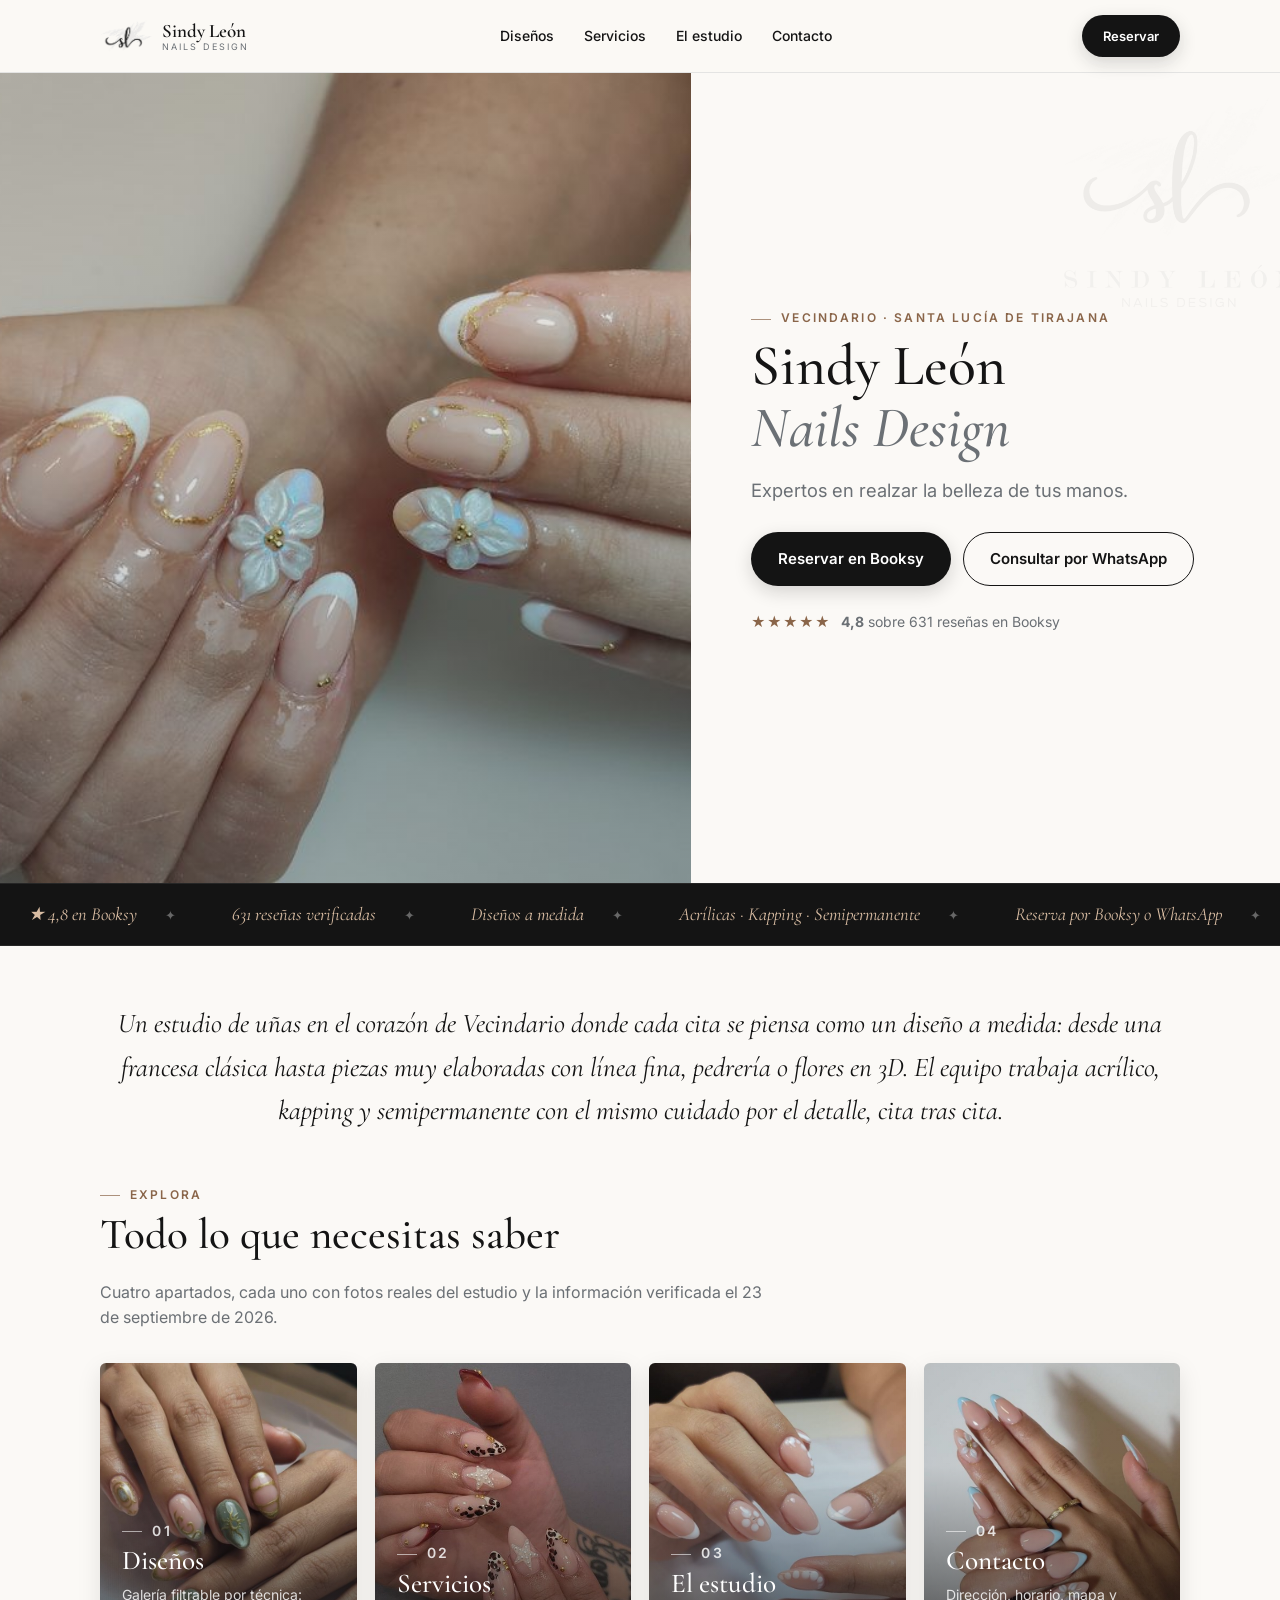
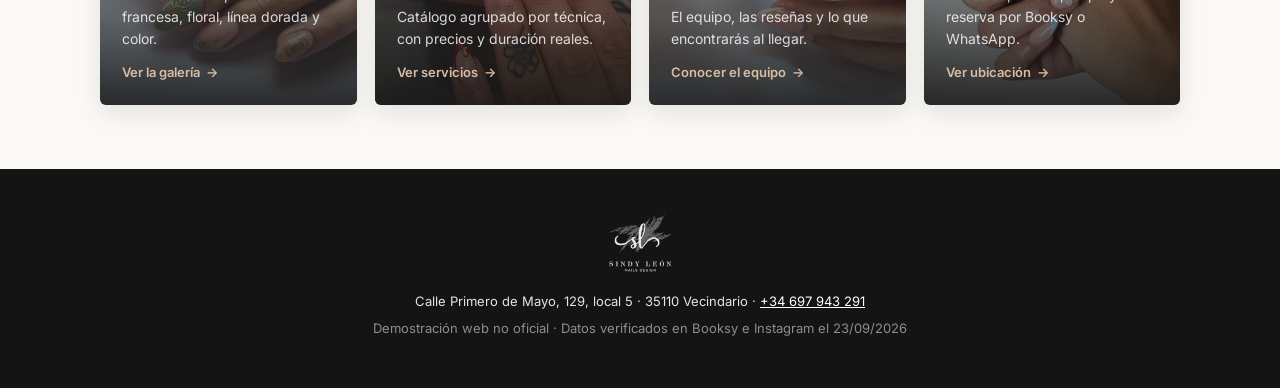
==== index.html @ 28aeffc3 "Demo web de Sindy León Nails Design Sitio multipágina (inicio, diseños, servicios, el estudio, conta" ====
<!DOCTYPE html>
<html lang="es">
<head>
<meta charset="UTF-8">
<meta name="viewport" content="width=device-width, initial-scale=1.0">
<title>Sindy León Nails Design — Salón de uñas en Vecindario</title>
<meta name="description" content="Estudio de uñas en Vecindario (Santa Lucía de Tirajana). Acrílicas, kapping, baby boomer, semipermanente y diseños de uñas a medida. Reserva por Booksy o WhatsApp.">
<link rel="icon" href="assets/img/logo-mark.png">
<link rel="preconnect" href="https://fonts.googleapis.com">
<link rel="preconnect" href="https://fonts.gstatic.com" crossorigin>
<link href="https://fonts.googleapis.com/css2?family=Cormorant+Garamond:ital,wght@0,400;0,500;0,600;1,400;1,500&family=Inter:wght@400;500;600;700&display=swap" rel="stylesheet">
<link rel="stylesheet" href="css/styles.css">
</head>
<body>

<a class="skip-link" href="#contenido">Saltar al contenido</a>

<header class="site-header">
  <div class="wrap header-inner">
    <a href="index.html" class="brand">
      <img src="assets/img/logo-mark.png" alt="" class="brand-mark">
      <span class="brand-text">
        <span class="brand-name">Sindy León</span>
        <span class="brand-sub">Nails Design</span>
      </span>
    </a>
    <nav class="main-nav" aria-label="Navegación principal">
      <a href="disenos.html">Diseños</a>
      <a href="servicios.html">Servicios</a>
      <a href="estudio.html">El estudio</a>
      <a href="contacto.html">Contacto</a>
    </nav>
    <div style="display:flex; align-items:center; gap:10px;">
      <a href="https://booksy.com/es-es/23381_sindyleonnailsdesign_salon-de-unas_69860_balos" target="_blank" rel="noopener" class="btn btn-primary btn-header">Reservar</a>
      <button class="nav-toggle" id="navToggle" aria-expanded="false" aria-controls="mobileNav" aria-label="Abrir menú">
        <span></span><span></span><span></span>
      </button>
    </div>
  </div>
  <div class="mobile-nav" id="mobileNav" hidden>
    <a href="index.html" aria-current="page">Inicio</a>
    <a href="disenos.html">Diseños</a>
    <a href="servicios.html">Servicios</a>
    <a href="estudio.html">El estudio</a>
    <a href="contacto.html">Contacto</a>
    <div class="mobile-nav-cta">
      <a href="https://booksy.com/es-es/23381_sindyleonnailsdesign_salon-de-unas_69860_balos" target="_blank" rel="noopener" class="btn btn-primary">Reservar en Booksy</a>
      <a href="https://wa.me/34697943291?text=Hola%2C%20quer%C3%ADa%20consultar%20una%20cita%20en%20Sindy%20Leon%20Nails%20Design" target="_blank" rel="noopener" class="btn btn-secondary">WhatsApp</a>
    </div>
  </div>
</header>

<main id="contenido">

  <!-- HERO -->
  <section class="hero">
    <div class="hero-media">
      <img src="assets/img/portfolio/nail-12.jpg" alt="Manicura francesa con contorno dorado y flores blancas en 3D, trabajo real de Sindy León Nails Design" class="hero-img">
      <div class="hero-media-veil" aria-hidden="true"></div>
    </div>
    <div class="hero-copy">
      <img src="assets/img/logo-transparent.png" alt="" class="hero-watermark" aria-hidden="true">
      <p class="eyebrow">Vecindario · Santa Lucía de Tirajana</p>
      <h1>Sindy León<br><span>Nails Design</span></h1>
      <p class="hero-lead">Expertos en realzar la belleza de tus manos.</p>
      <div class="hero-cta">
        <a href="https://booksy.com/es-es/23381_sindyleonnailsdesign_salon-de-unas_69860_balos" target="_blank" rel="noopener" class="btn btn-primary">Reservar en Booksy</a>
        <a href="https://wa.me/34697943291?text=Hola%2C%20quer%C3%ADa%20consultar%20una%20cita%20en%20Sindy%20Leon%20Nails%20Design" target="_blank" rel="noopener" class="btn btn-secondary">Consultar por WhatsApp</a>
      </div>
      <p class="hero-rating">
        <span class="stars" aria-hidden="true">★★★★★</span>
        <strong>4,8</strong> sobre 631 reseñas en Booksy
      </p>
    </div>
  </section>

  <!-- BANNER EN MOVIMIENTO -->
  <div class="marquee" aria-hidden="true">
    <div class="marquee-track">
      <span class="marquee-set">
        <span>★ 4,8 en Booksy</span>
        <span>631 reseñas verificadas</span>
        <span>Diseños a medida</span>
        <span>Acrílicas · Kapping · Semipermanente</span>
        <span>Reserva por Booksy o WhatsApp</span>
        <span>Vecindario, Santa Lucía de Tirajana</span>
      </span>
      <span class="marquee-set">
        <span>★ 4,8 en Booksy</span>
        <span>631 reseñas verificadas</span>
        <span>Diseños a medida</span>
        <span>Acrílicas · Kapping · Semipermanente</span>
        <span>Reserva por Booksy o WhatsApp</span>
        <span>Vecindario, Santa Lucía de Tirajana</span>
      </span>
    </div>
  </div>

  <!-- INTRO -->
  <section class="intro wrap">
    <p class="intro-text">Un estudio de uñas en el corazón de Vecindario donde cada cita se piensa como un diseño a medida: desde una francesa clásica hasta piezas muy elaboradas con línea fina, pedrería o flores en 3D. El equipo trabaja acrílico, kapping y semipermanente con el mismo cuidado por el detalle, cita tras cita.</p>
  </section>

  <!-- EXPLORA -->
  <section class="section-body wrap">
    <p class="eyebrow">Explora</p>
    <h2 style="color:var(--ink)">Todo lo que necesitas saber</h2>
    <p class="section-lead">Cuatro apartados, cada uno con fotos reales del estudio y la información verificada el 23 de septiembre de 2026.</p>

    <div class="explore-grid" style="margin-top:32px;">
      <a href="disenos.html" class="explore-card">
        <img src="assets/img/portfolio/banner-disenos.jpg" alt="Base verde salvia con line-art dorado" class="explore-card-img">
        <div class="explore-card-veil" aria-hidden="true"></div>
        <div class="explore-card-copy">
          <p class="eyebrow eyebrow-light">01</p>
          <h3>Diseños</h3>
          <p>Galería filtrable por técnica: francesa, floral, línea dorada y color.</p>
          <span class="explore-card-link">Ver la galería <span class="arrow">→</span></span>
        </div>
      </a>
      <a href="servicios.html" class="explore-card">
        <img src="assets/img/portfolio/banner-servicios.jpg" alt="Animal print con estrellas de perla" class="explore-card-img">
        <div class="explore-card-veil" aria-hidden="true"></div>
        <div class="explore-card-copy">
          <p class="eyebrow eyebrow-light">02</p>
          <h3>Servicios</h3>
          <p>Catálogo agrupado por técnica, con precios y duración reales.</p>
          <span class="explore-card-link">Ver servicios <span class="arrow">→</span></span>
        </div>
      </a>
      <a href="estudio.html" class="explore-card">
        <img src="assets/img/portfolio/banner-estudio.jpg" alt="Manos recibiendo un tratamiento de manicura" class="explore-card-img">
        <div class="explore-card-veil" aria-hidden="true"></div>
        <div class="explore-card-copy">
          <p class="eyebrow eyebrow-light">03</p>
          <h3>El estudio</h3>
          <p>El equipo, las reseñas y lo que encontrarás al llegar.</p>
          <span class="explore-card-link">Conocer el equipo <span class="arrow">→</span></span>
        </div>
      </a>
      <a href="contacto.html" class="explore-card">
        <img src="assets/img/portfolio/banner-contacto.jpg" alt="Francesa azul pastel con flores en 3D" class="explore-card-img">
        <div class="explore-card-veil" aria-hidden="true"></div>
        <div class="explore-card-copy">
          <p class="eyebrow eyebrow-light">04</p>
          <h3>Contacto</h3>
          <p>Dirección, horario, mapa y reserva por Booksy o WhatsApp.</p>
          <span class="explore-card-link">Ver ubicación <span class="arrow">→</span></span>
        </div>
      </a>
    </div>
  </section>

</main>

<footer class="site-footer">
  <div class="wrap footer-inner">
    <img src="assets/img/logo-transparent.png" alt="Sindy León Nails Design" class="footer-logo">
    <p>Calle Primero de Mayo, 129, local 5 · 35110 Vecindario · <a href="https://wa.me/34697943291">+34 697 943 291</a></p>
    <p class="footer-note">Demostración web no oficial · Datos verificados en Booksy e Instagram el 23/09/2026</p>
  </div>
</footer>

<!-- CTA fija móvil -->
<div class="mobile-cta" role="region" aria-label="Reservar cita">
  <a href="https://booksy.com/es-es/23381_sindyleonnailsdesign_salon-de-unas_69860_balos" target="_blank" rel="noopener" class="btn btn-primary">Reservar</a>
  <a href="https://wa.me/34697943291?text=Hola%2C%20quer%C3%ADa%20consultar%20una%20cita%20en%20Sindy%20Leon%20Nails%20Design" target="_blank" rel="noopener" class="btn btn-secondary">WhatsApp</a>
</div>

<script src="js/main.js"></script>
</body>
</html>
---- css/styles.css ----
/* ============ Tokens ============ */
:root {
  --ink: #141414;
  --slate: #6b7075;
  --mist: #e4e4e3;
  --paper: #fbf9f6;
  --gold: #ad8563;
  --gold-deep: #8a6549;
  --gold-light: #d9bda3;
  --white: #ffffff;

  --font-serif: "Cormorant Garamond", Georgia, serif;
  --font-sans: "Inter", system-ui, -apple-system, "Segoe UI", sans-serif;

  --max-w: 1120px;
  --radius: 6px;
  --mobile-cta-h: 72px;
}

/* ============ Reset ============ */
* { box-sizing: border-box; }
html { scroll-behavior: smooth; }
@media (prefers-reduced-motion: reduce) {
  html { scroll-behavior: auto; }
  * { animation-duration: 0.01ms !important; animation-iteration-count: 1 !important; transition-duration: 0.01ms !important; }
  .marquee-track { animation: none !important; }
}

body {
  margin: 0;
  font-family: var(--font-sans);
  color: var(--ink);
  background: var(--paper);
  line-height: 1.6;
  padding-bottom: var(--mobile-cta-h);
}

img { max-width: 100%; display: block; }
a { color: inherit; }
h1, h2, h3 { font-family: var(--font-serif); font-weight: 500; line-height: 1.08; margin: 0 0 0.5em; }
p { margin: 0 0 1em; }

.wrap { max-width: var(--max-w); margin: 0 auto; padding: 0 20px; }

.skip-link {
  position: absolute; left: -9999px; top: 0; z-index: 300;
  background: var(--ink); color: var(--white); padding: 10px 16px;
}
.skip-link:focus { left: 12px; top: 12px; }

.eyebrow {
  font-family: var(--font-sans);
  font-size: 12px;
  letter-spacing: 0.18em;
  text-transform: uppercase;
  color: var(--gold-deep);
  font-weight: 600;
  margin-bottom: 0.6em;
}
.eyebrow::before {
  content: "";
  display: inline-block;
  width: 20px;
  height: 1px;
  background: currentColor;
  margin-right: 10px;
  vertical-align: middle;
  opacity: 0.7;
}
.eyebrow-light { color: var(--gold-light); }

/* ============ Buttons ============ */
.btn {
  display: inline-flex;
  align-items: center;
  justify-content: center;
  padding: 14px 26px;
  font-family: var(--font-sans);
  font-weight: 600;
  font-size: 15px;
  text-decoration: none;
  border-radius: 999px;
  border: 1px solid transparent;
  cursor: pointer;
  transition: background-color 0.2s ease, color 0.2s ease, border-color 0.2s ease, transform 0.15s ease, box-shadow 0.2s ease;
  white-space: nowrap;
}
.btn:active { transform: translateY(1px); }
.btn-primary { background: var(--ink); color: var(--white); box-shadow: 0 6px 18px rgba(20,20,20,0.16); }
.btn-primary:hover { background: var(--gold); color: var(--ink); box-shadow: 0 8px 22px rgba(173,133,99,0.35); }
.btn-secondary { background: transparent; color: var(--ink); border-color: var(--ink); }
.btn-secondary:hover { background: var(--ink); color: var(--white); }

/* ============ Header ============ */
.site-header {
  position: sticky;
  top: 0;
  z-index: 100;
  background: rgba(251, 249, 246, 0.9);
  backdrop-filter: saturate(140%) blur(8px);
  border-bottom: 1px solid var(--mist);
}
.header-inner {
  display: flex;
  align-items: center;
  justify-content: space-between;
  height: 72px;
  gap: 16px;
}
.brand { display: flex; align-items: center; gap: 10px; text-decoration: none; }
.brand-mark { height: 34px; width: auto; }
.brand-text { display: flex; flex-direction: column; line-height: 1.1; }
.brand-name { font-family: var(--font-serif); font-size: 19px; font-weight: 600; color: var(--ink); }
.brand-sub { font-size: 9px; letter-spacing: 0.22em; text-transform: uppercase; color: var(--slate); }

.main-nav { display: none; gap: 30px; font-size: 14px; font-weight: 500; }
.main-nav a { text-decoration: none; position: relative; padding: 4px 0; }
.main-nav a::after {
  content: "";
  position: absolute; left: 0; right: 100%; bottom: 0;
  height: 1px; background: var(--gold-deep);
  transition: right 0.25s ease;
}
.main-nav a:hover { color: var(--gold-deep); }
.main-nav a:hover::after { right: 0; }
.btn-header { padding: 10px 20px; font-size: 13px; }

/* ---- Menú hamburguesa (móvil) ---- */
.nav-toggle {
  display: flex;
  flex-direction: column;
  justify-content: center;
  align-items: center;
  gap: 5px;
  width: 40px;
  height: 40px;
  border: 1px solid var(--mist);
  border-radius: 50%;
  background: var(--white);
  cursor: pointer;
  flex-shrink: 0;
}
.nav-toggle span {
  display: block;
  width: 16px;
  height: 1.5px;
  background: var(--ink);
  transition: transform 0.25s ease, opacity 0.2s ease;
}
.nav-toggle[aria-expanded="true"] span:nth-child(1) { transform: translateY(6.5px) rotate(45deg); }
.nav-toggle[aria-expanded="true"] span:nth-child(2) { opacity: 0; }
.nav-toggle[aria-expanded="true"] span:nth-child(3) { transform: translateY(-6.5px) rotate(-45deg); }

.mobile-nav {
  position: absolute;
  top: 100%;
  left: 0; right: 0;
  background: var(--paper);
  border-bottom: 1px solid var(--mist);
  box-shadow: 0 16px 30px rgba(20,20,20,0.1);
  padding: 8px 20px 24px;
  display: flex;
  flex-direction: column;
}
.mobile-nav[hidden] { display: none; }
.mobile-nav > a {
  padding: 14px 4px;
  font-family: var(--font-serif);
  font-size: 1.3rem;
  text-decoration: none;
  color: var(--ink);
  border-bottom: 1px solid var(--mist);
}
.mobile-nav > a[aria-current="page"] { color: var(--gold-deep); }
.mobile-nav-cta { display: flex; flex-direction: column; gap: 10px; margin-top: 18px; }
.mobile-nav-cta .btn { width: 100%; }

@media (min-width: 860px) {
  .main-nav { display: flex; }
  .nav-toggle, .mobile-nav { display: none; }
}

/* ============ Hero ============ */
.hero {
  display: flex;
  flex-direction: column;
  position: relative;
}
.hero-media { width: 100%; aspect-ratio: 4/5; overflow: hidden; background: var(--mist); position: relative; }
.hero-img { width: 100%; height: 100%; object-fit: cover; object-position: center 25%; }
.hero-media-veil {
  position: absolute; inset: 0;
  background: linear-gradient(180deg, rgba(20,20,20,0.05) 0%, rgba(20,20,20,0.28) 100%);
  pointer-events: none;
}
.hero-copy { padding: 44px 20px 36px; text-align: center; position: relative; }
.hero-watermark {
  position: absolute;
  top: -10px; right: 6px;
  height: 130px;
  opacity: 0.06;
  pointer-events: none;
  z-index: 0;
}
.hero-copy > *:not(.hero-watermark) { position: relative; z-index: 1; }
.hero-copy h1 {
  font-size: clamp(2.5rem, 9vw, 3.6rem);
  margin-bottom: 0.3em;
}
.hero-copy h1 span { color: var(--slate); font-style: italic; }
.hero-lead { font-size: 1.15rem; color: var(--slate); max-width: 32em; margin: 0 auto 1.4em; }
.hero-cta { display: flex; flex-direction: column; gap: 12px; align-items: center; margin-bottom: 1.6em; }
.hero-rating { font-size: 14px; color: var(--slate); }
.stars { color: var(--gold-deep); letter-spacing: 1px; margin-right: 6px; }

@media (min-width: 720px) {
  .hero { flex-direction: row; align-items: stretch; min-height: 90vh; }
  .hero-media { width: 54%; aspect-ratio: auto; }
  .hero-copy { width: 46%; display: flex; flex-direction: column; justify-content: center; text-align: left; padding: 48px 60px; }
  .hero-cta { flex-direction: row; align-items: flex-start; }
  .hero-lead { margin-left: 0; margin-right: 0; }
  .hero-watermark { height: 220px; top: 20px; right: -20px; }
}

/* ============ Marquee (banner en movimiento) ============ */
.marquee {
  background: var(--ink);
  overflow: hidden;
  white-space: nowrap;
  padding: 16px 0;
  border-top: 1px solid rgba(255,255,255,0.08);
  border-bottom: 1px solid rgba(255,255,255,0.08);
}
.marquee-track {
  display: inline-flex;
  width: max-content;
  animation: marquee-scroll 32s linear infinite;
}
.marquee-set {
  display: inline-flex;
  align-items: center;
}
.marquee-set span {
  font-family: var(--font-serif);
  font-style: italic;
  font-size: 1.15rem;
  color: var(--gold-light);
  padding: 0 28px;
  white-space: nowrap;
}
.marquee-set span:not(:last-child)::after {
  content: "✦";
  font-style: normal;
  color: var(--mist);
  opacity: 0.4;
  margin-left: 28px;
  font-size: 0.8rem;
}
@keyframes marquee-scroll {
  from { transform: translateX(0); }
  to { transform: translateX(-50%); }
}
.marquee:hover .marquee-track { animation-play-state: paused; }

/* ============ Signature accent (reused) ============ */
.signature-divider { padding: 8px 0; }
.signature-divider svg { width: 100%; height: 32px; display: block; }
.signature-divider path { fill: none; stroke: var(--gold); stroke-width: 2; stroke-linecap: round; }

/* ============ Intro ============ */
.intro { padding: 56px 20px 8px; text-align: center; }
.intro-text {
  font-family: var(--font-serif);
  font-size: clamp(1.25rem, 3vw, 1.7rem);
  font-style: italic;
  color: var(--ink);
  max-width: 42em;
  margin: 0 auto;
}

/* ============ Section shells ============ */
.section-block { padding-bottom: 8px; }
.section-block-alt { background: var(--white); }
.section-body { padding: 44px 20px 64px; }
.section-lead { color: var(--slate); max-width: 42em; }
h2 { font-size: clamp(1.9rem, 5vw, 2.7rem); color: var(--white); }

/* ---- Section banners (cabeceras con foto real por apartado) ---- */
.section-banner {
  position: relative;
  height: 260px;
  overflow: hidden;
  isolation: isolate;
}
.section-banner-img { width: 100%; height: 100%; object-fit: cover; }
.section-banner-veil {
  position: absolute; inset: 0;
  background: linear-gradient(115deg, rgba(20,20,20,0.82) 0%, rgba(20,20,20,0.5) 45%, rgba(20,20,20,0.28) 100%);
}
.section-banner-copy {
  position: absolute;
  inset: 0;
  display: flex;
  flex-direction: column;
  justify-content: flex-end;
  padding-bottom: 28px;
}
.section-banner-copy h2 { margin: 0; }
.section-banner-copy .eyebrow { margin-bottom: 0.4em; }

@media (min-width: 720px) {
  .section-banner { height: 340px; }
}

/* ============ Gallery ============ */
.filters {
  display: flex;
  flex-wrap: wrap;
  gap: 8px;
  margin: 24px 0 32px;
}
.filter-btn {
  font-family: var(--font-sans);
  font-size: 13px;
  font-weight: 500;
  padding: 9px 16px;
  border-radius: 999px;
  border: 1px solid var(--mist);
  background: var(--white);
  color: var(--slate);
  cursor: pointer;
  transition: all 0.2s ease;
}
.filter-btn:hover { border-color: var(--gold); color: var(--ink); }
.filter-btn.is-active { background: var(--ink); color: var(--white); border-color: var(--ink); }

.gallery-grid {
  display: grid;
  grid-template-columns: repeat(2, 1fr);
  gap: 10px;
}
.gallery-item {
  padding: 0;
  border: none;
  background: none;
  cursor: pointer;
  overflow: hidden;
  border-radius: var(--radius);
  aspect-ratio: 3/4;
  display: block;
  box-shadow: 0 1px 3px rgba(20,20,20,0.08);
}
.gallery-item:nth-child(3n+2) { aspect-ratio: 1/1; }
.gallery-item img {
  width: 100%;
  height: 100%;
  object-fit: cover;
  transition: transform 0.5s ease;
}
.gallery-item:hover img { transform: scale(1.06); }
.gallery-item.is-hidden { display: none; }
.gallery-item:focus-visible { outline: 2px solid var(--gold); outline-offset: 2px; }

.gallery-more { margin-top: 28px; color: var(--slate); font-size: 14px; }
.gallery-more a { color: var(--gold-deep); font-weight: 600; text-decoration: underline; }

@media (min-width: 640px) {
  .gallery-grid { grid-template-columns: repeat(3, 1fr); gap: 14px; }
}
@media (min-width: 960px) {
  .gallery-grid { grid-template-columns: repeat(4, 1fr); }
}

/* ============ Services ============ */
.services-grid {
  display: grid;
  grid-template-columns: 1fr;
  gap: 16px;
  margin: 32px 0 36px;
}
.service-card {
  background: var(--paper);
  border: 1px solid var(--mist);
  padding: 24px;
  border-radius: var(--radius);
  transition: transform 0.2s ease, box-shadow 0.2s ease, border-color 0.2s ease;
}
.service-card:hover { transform: translateY(-3px); box-shadow: 0 10px 26px rgba(20,20,20,0.08); border-color: var(--gold-light); }
.service-card h3 { font-size: 1.3rem; margin-bottom: 0.35em; color: var(--ink); }
.service-desc { color: var(--slate); font-size: 14px; margin-bottom: 1em; }
.service-meta {
  display: flex;
  justify-content: space-between;
  font-weight: 600;
  font-size: 14px;
  color: var(--ink);
  border-top: 1px solid var(--mist);
  padding-top: 12px;
  margin: 0;
}
.service-meta span:first-child { color: var(--gold-deep); }

@media (min-width: 640px) { .services-grid { grid-template-columns: repeat(2, 1fr); } }
@media (min-width: 960px) { .services-grid { grid-template-columns: repeat(4, 1fr); } }

/* ============ Studio ============ */
.studio-grid { display: grid; gap: 32px; }
.studio-copy p { color: var(--slate); max-width: 40em; }
.studio-facts { list-style: none; padding: 0; margin: 20px 0 0; display: grid; gap: 10px; font-size: 14px; }
.studio-facts li { padding-left: 20px; position: relative; }
.studio-facts li::before { content: "—"; position: absolute; left: 0; color: var(--gold-deep); }
.studio-facts strong { color: var(--ink); }

.studio-team { display: grid; grid-template-columns: repeat(2, 1fr); gap: 14px; align-content: start; }
.team-card {
  background: var(--white);
  border: 1px solid var(--mist);
  border-radius: var(--radius);
  padding: 24px 12px;
  text-align: center;
  display: flex;
  flex-direction: column;
  align-items: center;
  gap: 12px;
  font-weight: 600;
  font-size: 14px;
  transition: transform 0.2s ease, box-shadow 0.2s ease;
}
.team-card:hover { transform: translateY(-3px); box-shadow: 0 10px 26px rgba(20,20,20,0.08); }
.team-initial {
  width: 52px; height: 52px;
  border-radius: 50%;
  background: var(--mist);
  color: var(--ink);
  font-family: var(--font-serif);
  font-size: 22px;
  display: flex; align-items: center; justify-content: center;
}

@media (min-width: 860px) {
  .studio-grid { grid-template-columns: 1.2fr 1fr; align-items: start; }
}

/* ============ Contact ============ */
.contact-grid { display: grid; gap: 40px; }
.contact-cta { display: flex; flex-wrap: wrap; gap: 12px; margin: 0 0 32px; }
.contact-details { display: grid; gap: 18px; margin: 0 0 32px; }
.contact-details dt { font-size: 12px; text-transform: uppercase; letter-spacing: 0.1em; color: var(--gold-deep); font-weight: 600; margin-bottom: 4px; }
.contact-details dd { margin: 0; }
.contact-details a { text-decoration: underline; text-decoration-color: var(--mist); text-underline-offset: 3px; }
.contact-details a:hover { text-decoration-color: var(--gold); }

.hours-title { font-size: 1.3rem; margin-bottom: 0.5em; color: var(--ink); }
.hours-table { width: 100%; border-collapse: collapse; font-size: 14px; margin-bottom: 12px; }
.hours-table th, .hours-table td { text-align: left; padding: 10px 0; border-bottom: 1px solid var(--mist); font-weight: 400; }
.hours-table th { color: var(--slate); font-weight: 500; width: 40%; }
.hours-note { font-size: 12px; color: var(--slate); }

.contact-map { min-height: 320px; border-radius: var(--radius); overflow: hidden; box-shadow: 0 6px 20px rgba(20,20,20,0.08); }
.contact-map iframe { width: 100%; height: 100%; min-height: 320px; border: 0; }

@media (min-width: 900px) {
  .contact-grid { grid-template-columns: 1fr 1fr; }
}

/* ============ Footer ============ */
.site-footer { background: var(--ink); color: var(--mist); padding: 44px 0; }
.footer-inner { text-align: center; }
.footer-logo { height: 60px; margin: 0 auto 18px; filter: brightness(0) invert(1); opacity: 0.92; }
.footer-inner p { font-size: 13px; margin: 0 0 6px; }
.footer-inner a { color: var(--white); text-decoration: underline; }
.footer-note { color: #8a8e91; font-size: 12px; }

/* ============ Mobile sticky CTA ============ */
.mobile-cta {
  position: fixed;
  bottom: 0; left: 0; right: 0;
  z-index: 150;
  display: flex;
  gap: 10px;
  padding: 10px 14px;
  padding-bottom: max(10px, env(safe-area-inset-bottom));
  background: var(--white);
  border-top: 1px solid var(--mist);
  box-shadow: 0 -4px 16px rgba(20,20,20,0.06);
}
.mobile-cta .btn { flex: 1; padding: 12px; font-size: 14px; }

@media (min-width: 860px) {
  .mobile-cta { display: none; }
  body { padding-bottom: 0; }
}

/* ============ Lightbox ============ */
.lightbox {
  position: fixed;
  inset: 0;
  z-index: 300;
  background: rgba(20, 20, 20, 0.92);
  display: flex;
  align-items: center;
  justify-content: center;
  padding: 24px;
}
.lightbox[hidden] { display: none; }
.lightbox img { max-width: 100%; max-height: 90vh; border-radius: var(--radius); }
.lightbox-close {
  position: absolute;
  top: 18px; right: 18px;
  background: none;
  border: 1px solid var(--mist);
  color: var(--white);
  width: 40px; height: 40px;
  border-radius: 50%;
  font-size: 18px;
  cursor: pointer;
}
.lightbox-close:hover { background: var(--white); color: var(--ink); }

/* ============ Breadcrumb ============ */
.breadcrumb { padding: 18px 0 0; }
.breadcrumb a {
  font-size: 13px;
  font-weight: 500;
  color: var(--slate);
  text-decoration: none;
  display: inline-flex;
  align-items: center;
  gap: 6px;
}
.breadcrumb a:hover { color: var(--gold-deep); }

/* ============ Page hero (cabecera de página dedicada) ============ */
.page-hero {
  position: relative;
  height: 62vh;
  min-height: 380px;
  max-height: 620px;
  overflow: hidden;
  isolation: isolate;
}
.page-hero-img { width: 100%; height: 100%; object-fit: cover; }
.page-hero-veil {
  position: absolute; inset: 0;
  background: linear-gradient(180deg, rgba(20,20,20,0.35) 0%, rgba(20,20,20,0.35) 40%, rgba(20,20,20,0.85) 100%);
}
.page-hero-copy {
  position: absolute; inset: 0;
  display: flex;
  flex-direction: column;
  justify-content: flex-end;
  padding-bottom: 40px;
}
.page-hero-copy h1 { color: var(--white); font-size: clamp(2.4rem, 7vw, 3.6rem); margin-bottom: 0.3em; }
.page-hero-lead { color: rgba(255,255,255,0.82); max-width: 38em; font-size: 1.05rem; margin-bottom: 1.2em; }
.page-hero-cta { display: flex; flex-wrap: wrap; gap: 12px; }

@media (min-width: 720px) {
  .page-hero { height: 56vh; }
}

/* ============ Explore grid (portada -> apartados) ============ */
.explore-grid {
  display: grid;
  grid-template-columns: 1fr;
  gap: 18px;
}
.explore-card {
  position: relative;
  display: block;
  text-decoration: none;
  color: var(--white);
  border-radius: var(--radius);
  overflow: hidden;
  aspect-ratio: 4/5;
  isolation: isolate;
  box-shadow: 0 8px 24px rgba(20,20,20,0.1);
}
.explore-card-img { width: 100%; height: 100%; object-fit: cover; transition: transform 0.5s ease; }
.explore-card:hover .explore-card-img { transform: scale(1.06); }
.explore-card-veil {
  position: absolute; inset: 0;
  background: linear-gradient(180deg, rgba(20,20,20,0.05) 30%, rgba(20,20,20,0.88) 100%);
}
.explore-card-copy { position: absolute; inset: 0; display: flex; flex-direction: column; justify-content: flex-end; padding: 22px; }
.explore-card-copy .eyebrow { margin-bottom: 0.3em; }
.explore-card-copy h3 { color: var(--white); font-size: 1.7rem; margin-bottom: 0.3em; }
.explore-card-copy p { color: rgba(255,255,255,0.82); font-size: 14px; margin-bottom: 0.8em; }
.explore-card-link { font-size: 13px; font-weight: 600; color: var(--gold-light); display: inline-flex; align-items: center; gap: 6px; }
.explore-card-link .arrow { transition: transform 0.2s ease; }
.explore-card:hover .explore-card-link .arrow { transform: translateX(4px); }

@media (min-width: 640px) { .explore-grid { grid-template-columns: repeat(2, 1fr); } }
@media (min-width: 960px) { .explore-grid { grid-template-columns: repeat(4, 1fr); } .explore-card { aspect-ratio: 3/4; } }

/* ============ Editorial rows (Diseños: técnicas explicadas) ============ */
.editorial-row {
  display: grid;
  grid-template-columns: 1fr;
  gap: 22px;
  align-items: center;
  padding: 36px 0;
  border-bottom: 1px solid var(--mist);
}
.editorial-row:last-child { border-bottom: none; }
.editorial-media { border-radius: var(--radius); overflow: hidden; aspect-ratio: 4/3; box-shadow: 0 8px 22px rgba(20,20,20,0.08); }
.editorial-media img { width: 100%; height: 100%; object-fit: cover; }
.editorial-copy h3 { font-size: 1.6rem; margin-bottom: 0.4em; }
.editorial-copy p { color: var(--slate); margin-bottom: 0; }

@media (min-width: 780px) {
  .editorial-row { grid-template-columns: 1fr 1fr; gap: 48px; }
  .editorial-row.is-reverse .editorial-media { order: 2; }
  .editorial-row.is-reverse .editorial-copy { order: 1; }
}

/* ============ Team bios ============ */
.team-bio-grid {
  display: grid;
  grid-template-columns: 1fr;
  gap: 18px;
  margin: 32px 0;
}
.team-bio-card {
  background: var(--white);
  border: 1px solid var(--mist);
  border-radius: var(--radius);
  padding: 26px;
  transition: transform 0.2s ease, box-shadow 0.2s ease;
}
.team-bio-card:hover { transform: translateY(-3px); box-shadow: 0 10px 26px rgba(20,20,20,0.08); }
.team-bio-head { display: flex; align-items: center; gap: 14px; margin-bottom: 14px; }
.team-bio-head .team-initial { width: 48px; height: 48px; flex-shrink: 0; }
.team-bio-head h3 { margin: 0; font-size: 1.3rem; }
.team-bio-role { font-size: 12px; text-transform: uppercase; letter-spacing: 0.08em; color: var(--gold-deep); font-weight: 600; }
.team-bio-quote { font-family: var(--font-serif); font-style: italic; color: var(--ink); font-size: 1.05rem; margin: 0; padding-left: 14px; border-left: 2px solid var(--gold-light); }
.team-bio-source { display: block; font-family: var(--font-sans); font-style: normal; font-size: 12px; color: var(--slate); margin-top: 6px; }

@media (min-width: 640px) { .team-bio-grid { grid-template-columns: repeat(2, 1fr); } }

/* ============ Mini gallery strip ============ */
.strip-gallery {
  display: grid;
  grid-template-columns: repeat(3, 1fr);
  gap: 10px;
  margin: 32px 0;
}
.strip-gallery img { width: 100%; height: 100%; aspect-ratio: 1/1; object-fit: cover; border-radius: var(--radius); }

@media (min-width: 640px) { .strip-gallery { grid-template-columns: repeat(5, 1fr); } }

/* ============ Service groups (Servicios por categoría) ============ */
.service-group { padding: 40px 0; border-bottom: 1px solid var(--mist); }
.service-group:last-of-type { border-bottom: none; }
.service-group-head {
  display: grid;
  grid-template-columns: 1fr;
  gap: 22px;
  align-items: center;
  margin-bottom: 26px;
}
.service-group-media { border-radius: var(--radius); overflow: hidden; aspect-ratio: 16/10; box-shadow: 0 8px 22px rgba(20,20,20,0.08); }
.service-group-media img { width: 100%; height: 100%; object-fit: cover; }
.service-group-copy h2 { color: var(--ink); font-size: clamp(1.6rem, 4vw, 2.1rem); margin-bottom: 0.3em; }
.service-group-copy p { color: var(--slate); margin: 0; }

@media (min-width: 780px) {
  .service-group-head { grid-template-columns: 1fr 1.3fr; }
  .service-group-head.is-reverse .service-group-media { order: 2; }
}

/* ============ FAQ / info cards (Contacto) ============ */
.info-card-grid {
  display: grid;
  grid-template-columns: 1fr;
  gap: 16px;
  margin: 0 0 40px;
}
.info-card {
  background: var(--white);
  border: 1px solid var(--mist);
  border-radius: var(--radius);
  padding: 22px;
}
.info-card h3 { font-size: 1.1rem; margin-bottom: 0.4em; }
.info-card p { color: var(--slate); font-size: 14px; margin-bottom: 0; }
.info-card a { color: var(--ink); text-decoration: underline; text-decoration-color: var(--mist); }
.info-card a:hover { text-decoration-color: var(--gold); }

@media (min-width: 640px) { .info-card-grid { grid-template-columns: repeat(2, 1fr); } }
@media (min-width: 960px) { .info-card-grid { grid-template-columns: repeat(4, 1fr); } }
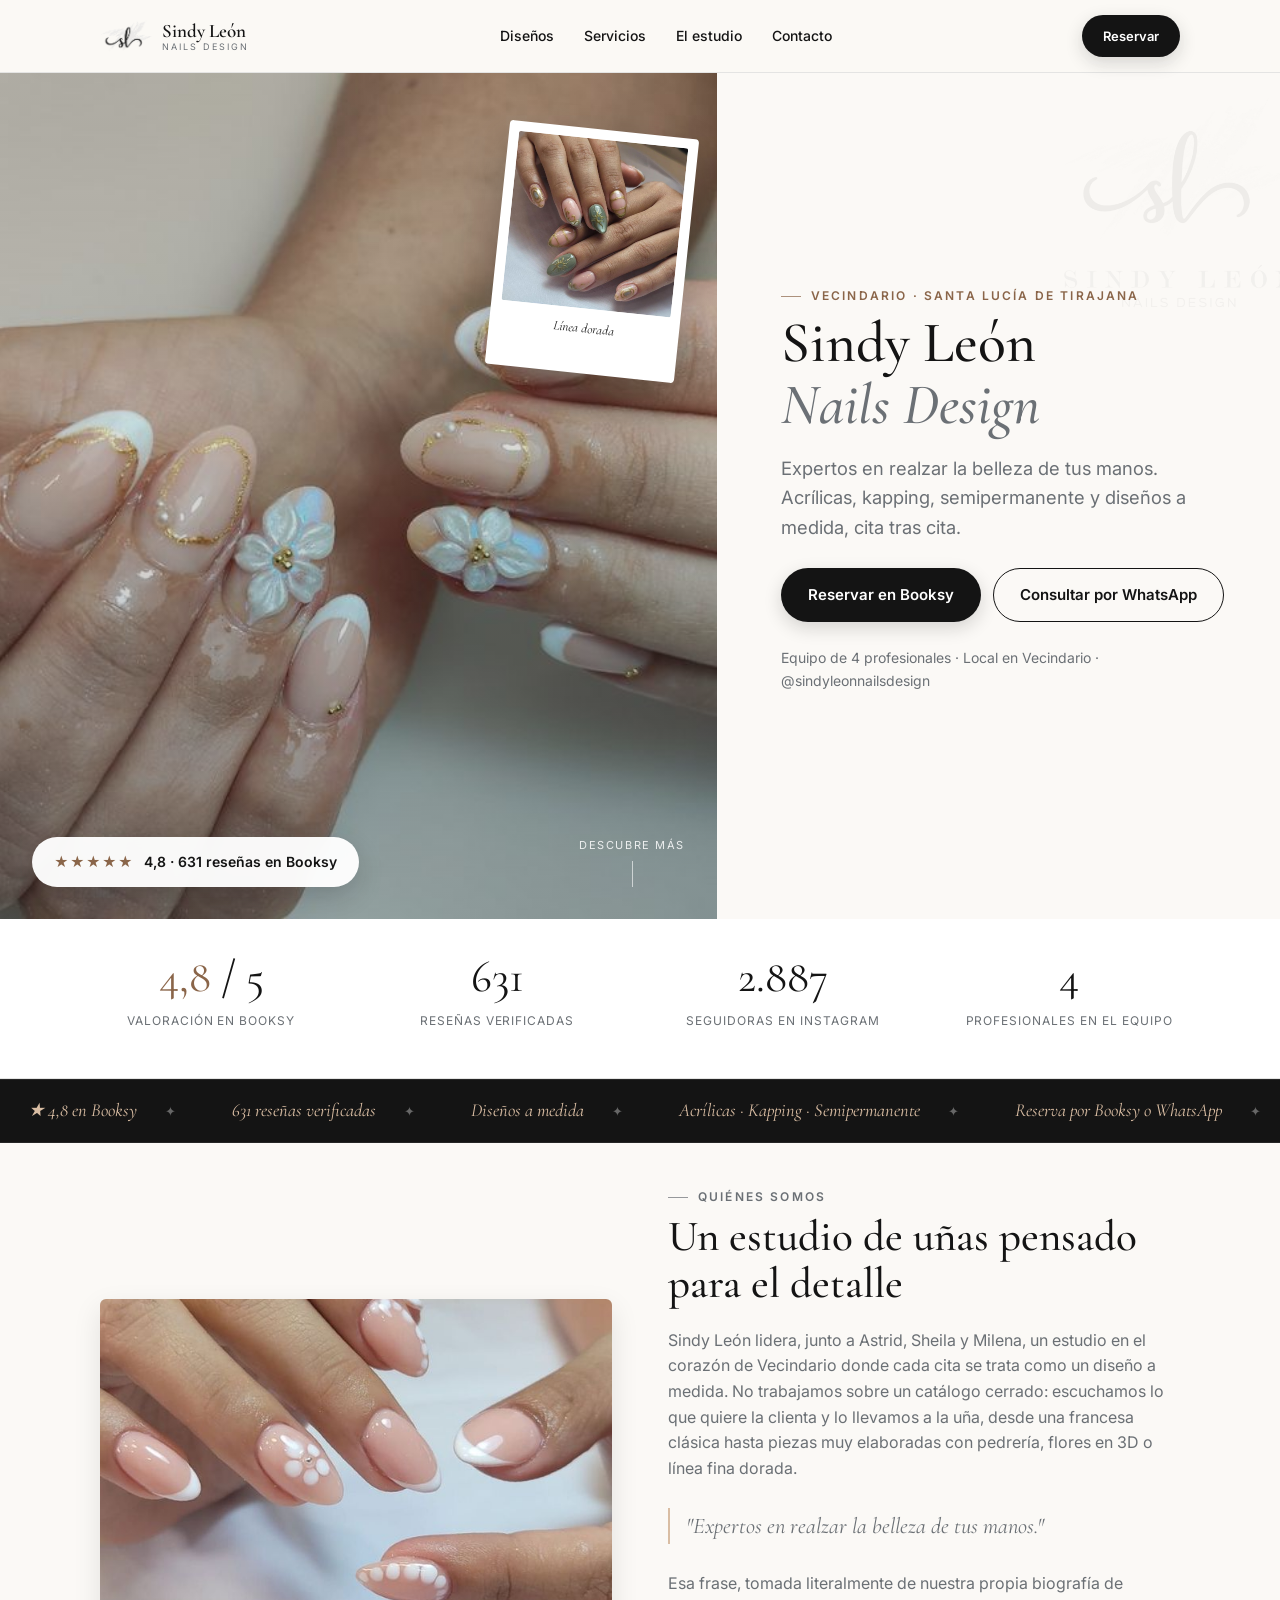
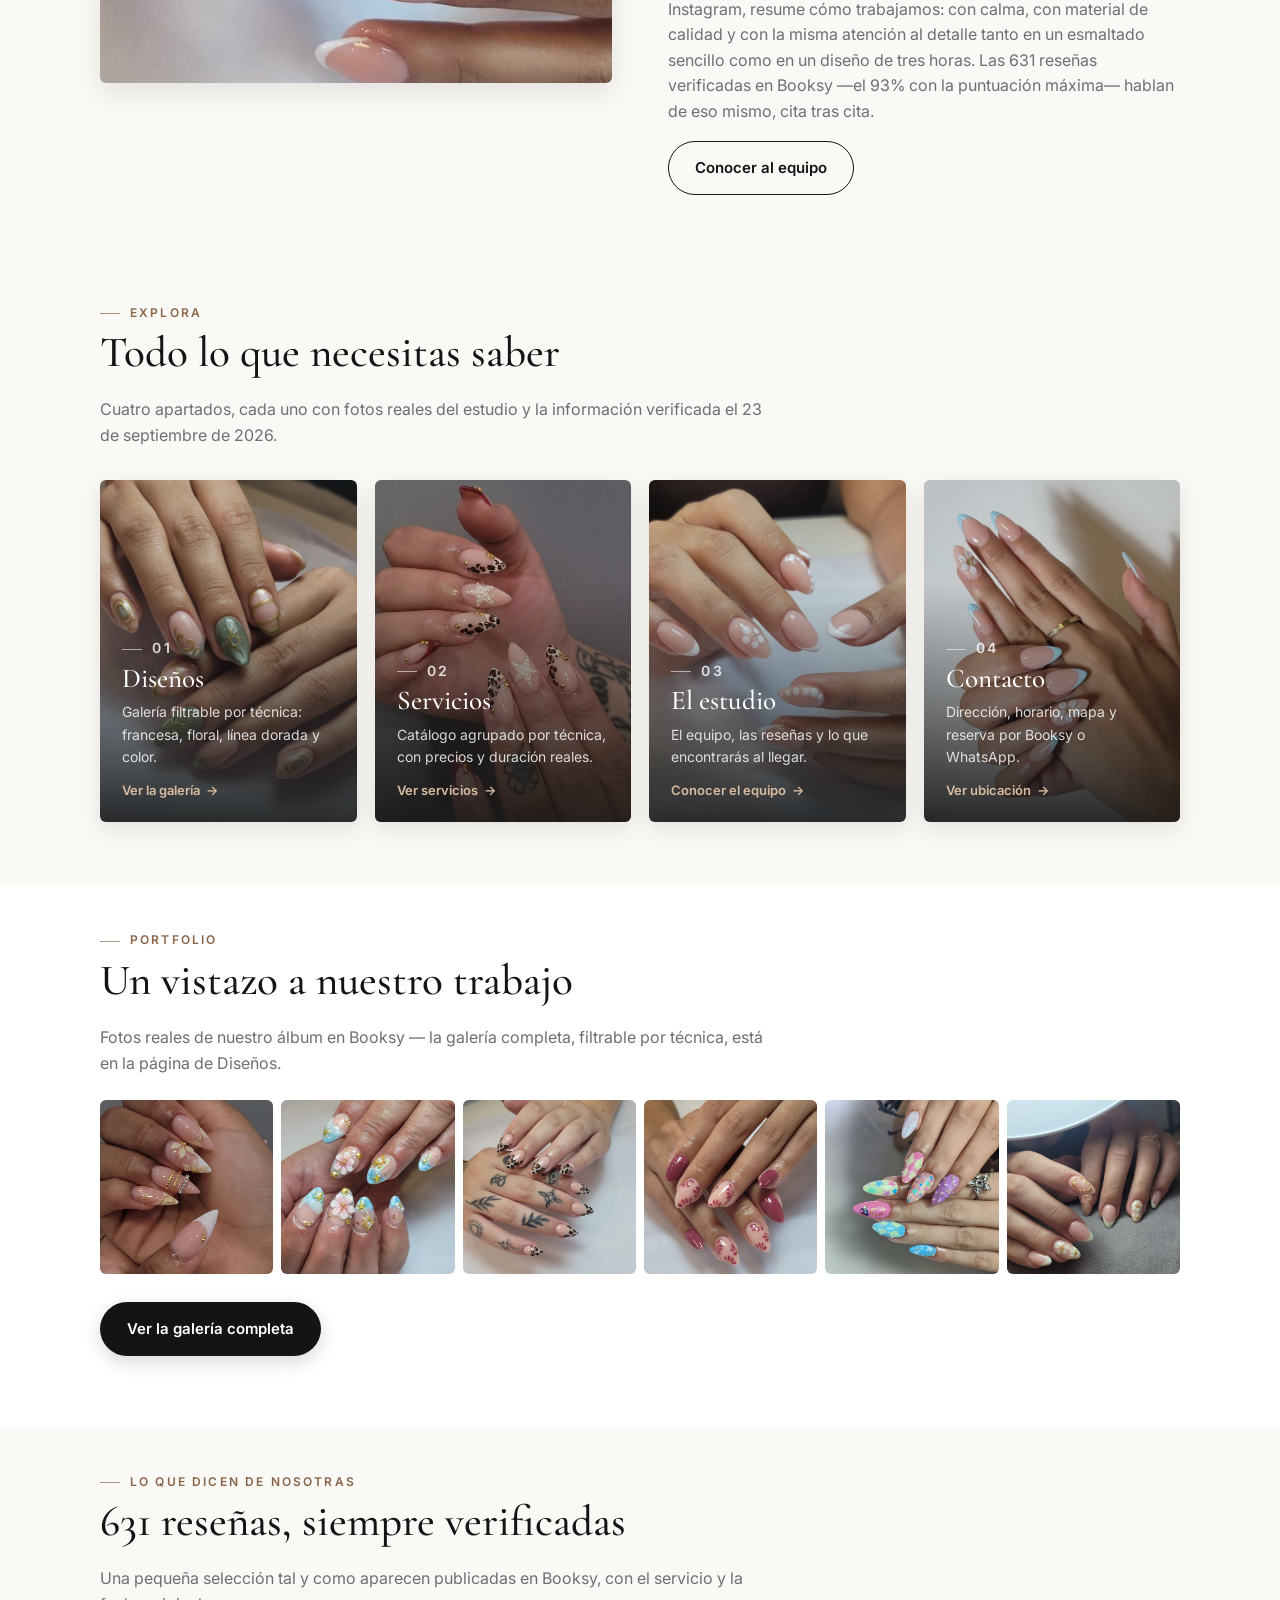
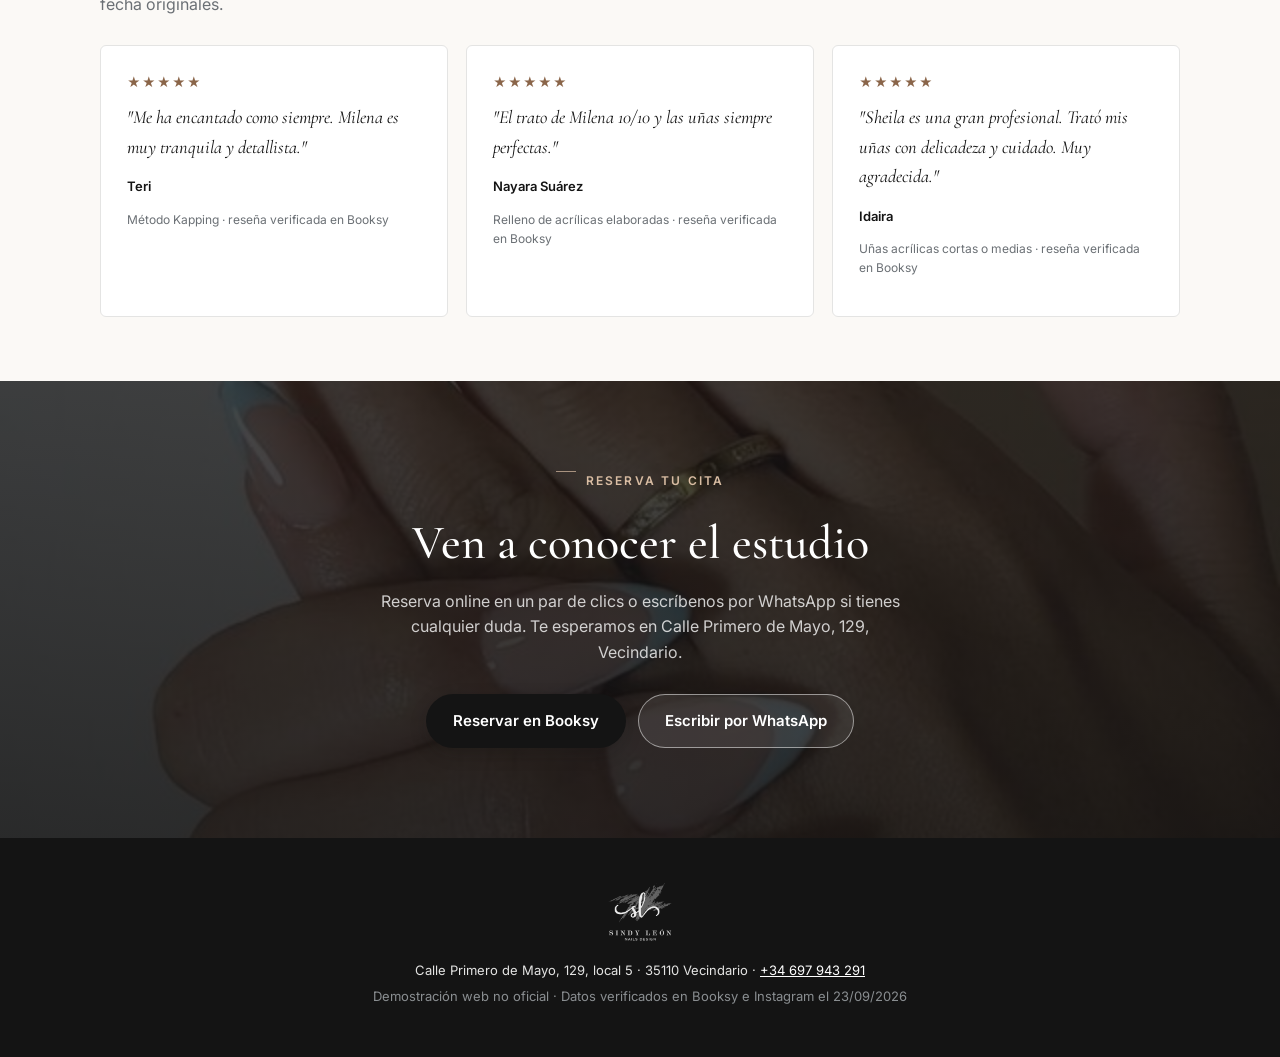
==== commit dfd952b2: "Amplía la portada: hero con collage, cifras, sobre nosotros, reseñas y CTA final La portada era dema" ====
--- a/index.html
+++ b/index.html
@@ -57,20 +57,48 @@
     <div class="hero-media">
       <img src="assets/img/portfolio/nail-12.jpg" alt="Manicura francesa con contorno dorado y flores blancas en 3D, trabajo real de Sindy León Nails Design" class="hero-img">
       <div class="hero-media-veil" aria-hidden="true"></div>
+      <div class="hero-badge">
+        <span class="stars" aria-hidden="true">★★★★★</span>
+        <span>4,8 · 631 reseñas en Booksy</span>
+      </div>
+      <div class="hero-scroll-cue" aria-hidden="true">Descubre más</div>
+      <figure class="hero-accent">
+        <img src="assets/img/portfolio/nail-15.jpg" alt="Base verde salvia con line-art dorado, otro trabajo real del estudio">
+        <span>Línea dorada</span>
+      </figure>
     </div>
     <div class="hero-copy">
       <img src="assets/img/logo-transparent.png" alt="" class="hero-watermark" aria-hidden="true">
       <p class="eyebrow">Vecindario · Santa Lucía de Tirajana</p>
       <h1>Sindy León<br><span>Nails Design</span></h1>
-      <p class="hero-lead">Expertos en realzar la belleza de tus manos.</p>
+      <p class="hero-lead">Expertos en realzar la belleza de tus manos. Acrílicas, kapping, semipermanente y diseños a medida, cita tras cita.</p>
       <div class="hero-cta">
         <a href="https://booksy.com/es-es/23381_sindyleonnailsdesign_salon-de-unas_69860_balos" target="_blank" rel="noopener" class="btn btn-primary">Reservar en Booksy</a>
         <a href="https://wa.me/34697943291?text=Hola%2C%20quer%C3%ADa%20consultar%20una%20cita%20en%20Sindy%20Leon%20Nails%20Design" target="_blank" rel="noopener" class="btn btn-secondary">Consultar por WhatsApp</a>
       </div>
-      <p class="hero-rating">
-        <span class="stars" aria-hidden="true">★★★★★</span>
-        <strong>4,8</strong> sobre 631 reseñas en Booksy
-      </p>
+      <p class="hero-rating">Equipo de 4 profesionales · Local en Vecindario · @sindyleonnailsdesign</p>
+    </div>
+  </section>
+
+  <!-- CIFRAS REALES -->
+  <section class="stats-bar">
+    <div class="wrap stats-grid">
+      <div class="reveal">
+        <p class="stat-num"><span>4,8</span> / 5</p>
+        <p class="stat-label">Valoración en Booksy</p>
+      </div>
+      <div class="reveal">
+        <p class="stat-num">631</p>
+        <p class="stat-label">Reseñas verificadas</p>
+      </div>
+      <div class="reveal">
+        <p class="stat-num">2.887</p>
+        <p class="stat-label">Seguidoras en Instagram</p>
+      </div>
+      <div class="reveal">
+        <p class="stat-num">4</p>
+        <p class="stat-label">Profesionales en el equipo</p>
+      </div>
     </div>
   </section>
 
@@ -96,9 +124,21 @@
     </div>
   </div>
 
-  <!-- INTRO -->
-  <section class="intro wrap">
-    <p class="intro-text">Un estudio de uñas en el corazón de Vecindario donde cada cita se piensa como un diseño a medida: desde una francesa clásica hasta piezas muy elaboradas con línea fina, pedrería o flores en 3D. El equipo trabaja acrílico, kapping y semipermanente con el mismo cuidado por el detalle, cita tras cita.</p>
+  <!-- SOBRE NOSOTROS -->
+  <section class="section-body wrap">
+    <div class="about-grid">
+      <div class="about-media reveal">
+        <img src="assets/img/portfolio/nail-08.jpg" alt="Manos recibiendo un tratamiento de manicura francesa en el estudio" loading="lazy">
+      </div>
+      <div class="about-copy reveal">
+        <p class="eyebrow">Quiénes somos</p>
+        <h2 style="color:var(--ink)">Un estudio de uñas pensado para el detalle</h2>
+        <p>Sindy León lidera, junto a Astrid, Sheila y Milena, un estudio en el corazón de Vecindario donde cada cita se trata como un diseño a medida. No trabajamos sobre un catálogo cerrado: escuchamos lo que quiere la clienta y lo llevamos a la uña, desde una francesa clásica hasta piezas muy elaboradas con pedrería, flores en 3D o línea fina dorada.</p>
+        <p class="about-pull">"Expertos en realzar la belleza de tus manos."</p>
+        <p>Esa frase, tomada literalmente de nuestra propia biografía de Instagram, resume cómo trabajamos: con calma, con material de calidad y con la misma atención al detalle tanto en un esmaltado sencillo como en un diseño de tres horas. Las 631 reseñas verificadas en Booksy —el 93% con la puntuación máxima— hablan de eso mismo, cita tras cita.</p>
+        <a href="estudio.html" class="btn btn-secondary">Conocer al equipo</a>
+      </div>
+    </div>
   </section>
 
   <!-- EXPLORA -->
@@ -108,7 +148,7 @@
     <p class="section-lead">Cuatro apartados, cada uno con fotos reales del estudio y la información verificada el 23 de septiembre de 2026.</p>
 
     <div class="explore-grid" style="margin-top:32px;">
-      <a href="disenos.html" class="explore-card">
+      <a href="disenos.html" class="explore-card reveal">
         <img src="assets/img/portfolio/banner-disenos.jpg" alt="Base verde salvia con line-art dorado" class="explore-card-img">
         <div class="explore-card-veil" aria-hidden="true"></div>
         <div class="explore-card-copy">
@@ -118,7 +158,7 @@
           <span class="explore-card-link">Ver la galería <span class="arrow">→</span></span>
         </div>
       </a>
-      <a href="servicios.html" class="explore-card">
+      <a href="servicios.html" class="explore-card reveal">
         <img src="assets/img/portfolio/banner-servicios.jpg" alt="Animal print con estrellas de perla" class="explore-card-img">
         <div class="explore-card-veil" aria-hidden="true"></div>
         <div class="explore-card-copy">
@@ -128,7 +168,7 @@
           <span class="explore-card-link">Ver servicios <span class="arrow">→</span></span>
         </div>
       </a>
-      <a href="estudio.html" class="explore-card">
+      <a href="estudio.html" class="explore-card reveal">
         <img src="assets/img/portfolio/banner-estudio.jpg" alt="Manos recibiendo un tratamiento de manicura" class="explore-card-img">
         <div class="explore-card-veil" aria-hidden="true"></div>
         <div class="explore-card-copy">
@@ -138,7 +178,7 @@
           <span class="explore-card-link">Conocer el equipo <span class="arrow">→</span></span>
         </div>
       </a>
-      <a href="contacto.html" class="explore-card">
+      <a href="contacto.html" class="explore-card reveal">
         <img src="assets/img/portfolio/banner-contacto.jpg" alt="Francesa azul pastel con flores en 3D" class="explore-card-img">
         <div class="explore-card-veil" aria-hidden="true"></div>
         <div class="explore-card-copy">
@@ -148,6 +188,65 @@
           <span class="explore-card-link">Ver ubicación <span class="arrow">→</span></span>
         </div>
       </a>
+    </div>
+  </section>
+
+  <!-- TIRA DE GALERÍA -->
+  <section class="section-block section-block-alt">
+    <div class="wrap section-body">
+      <p class="eyebrow">Portfolio</p>
+      <h2 style="color:var(--ink)">Un vistazo a nuestro trabajo</h2>
+      <p class="section-lead">Fotos reales de nuestro álbum en Booksy — la galería completa, filtrable por técnica, está en la página de Diseños.</p>
+      <div class="teaser-strip reveal" style="margin-top:24px;">
+        <a href="disenos.html"><img src="assets/img/portfolio/nail-02.jpg" alt="Francesa blanca con flor dorada en 3D" loading="lazy"></a>
+        <a href="disenos.html"><img src="assets/img/portfolio/nail-26.jpg" alt="Diseño marino muy elaborado con flores 3D y conchas" loading="lazy"></a>
+        <a href="disenos.html"><img src="assets/img/portfolio/nail-05.jpg" alt="Francesa animal print de leopardo" loading="lazy"></a>
+        <a href="disenos.html"><img src="assets/img/portfolio/nail-23.jpg" alt="Base burdeos con flores pintadas a mano" loading="lazy"></a>
+        <a href="disenos.html"><img src="assets/img/portfolio/nail-24.jpg" alt="Diseño colorido con estrellas y pedrería" loading="lazy"></a>
+        <a href="disenos.html"><img src="assets/img/portfolio/nail-28.jpg" alt="Francesa verde menta con contorno dorado" loading="lazy"></a>
+      </div>
+      <a href="disenos.html" class="btn btn-primary" style="margin-top:28px;">Ver la galería completa</a>
+    </div>
+  </section>
+
+  <!-- RESEÑAS -->
+  <section class="section-body wrap">
+    <p class="eyebrow">Lo que dicen de nosotras</p>
+    <h2 style="color:var(--ink)">631 reseñas, siempre verificadas</h2>
+    <p class="section-lead">Una pequeña selección tal y como aparecen publicadas en Booksy, con el servicio y la fecha originales.</p>
+
+    <div class="testimonial-grid">
+      <div class="testimonial-card reveal">
+        <span class="testimonial-stars" aria-hidden="true">★★★★★</span>
+        <p class="testimonial-quote">"Me ha encantado como siempre. Milena es muy tranquila y detallista."</p>
+        <p class="testimonial-name">Teri</p>
+        <p class="testimonial-meta">Método Kapping · reseña verificada en Booksy</p>
+      </div>
+      <div class="testimonial-card reveal">
+        <span class="testimonial-stars" aria-hidden="true">★★★★★</span>
+        <p class="testimonial-quote">"El trato de Milena 10/10 y las uñas siempre perfectas."</p>
+        <p class="testimonial-name">Nayara Suárez</p>
+        <p class="testimonial-meta">Relleno de acrílicas elaboradas · reseña verificada en Booksy</p>
+      </div>
+      <div class="testimonial-card reveal">
+        <span class="testimonial-stars" aria-hidden="true">★★★★★</span>
+        <p class="testimonial-quote">"Sheila es una gran profesional. Trató mis uñas con delicadeza y cuidado. Muy agradecida."</p>
+        <p class="testimonial-name">Idaira</p>
+        <p class="testimonial-meta">Uñas acrílicas cortas o medias · reseña verificada en Booksy</p>
+      </div>
+    </div>
+  </section>
+
+  <!-- CTA FINAL -->
+  <section class="final-cta">
+    <img src="assets/img/portfolio/nail-21.jpg" alt="Francesa azul pastel con flores blancas en 3D" class="final-cta-img">
+    <div class="final-cta-veil" aria-hidden="true"></div>
+    <p class="eyebrow eyebrow-light">Reserva tu cita</p>
+    <h2>Ven a conocer el estudio</h2>
+    <p>Reserva online en un par de clics o escríbenos por WhatsApp si tienes cualquier duda. Te esperamos en Calle Primero de Mayo, 129, Vecindario.</p>
+    <div class="final-cta-cta">
+      <a href="https://booksy.com/es-es/23381_sindyleonnailsdesign_salon-de-unas_69860_balos" target="_blank" rel="noopener" class="btn btn-primary">Reservar en Booksy</a>
+      <a href="https://wa.me/34697943291?text=Hola%2C%20quer%C3%ADa%20consultar%20una%20cita%20en%20Sindy%20Leon%20Nails%20Design" target="_blank" rel="noopener" class="btn btn-secondary" style="background:rgba(255,255,255,0.08); color:#fff; border-color:rgba(255,255,255,0.5);">Escribir por WhatsApp</a>
     </div>
   </section>
 
--- a/css/styles.css
+++ b/css/styles.css
@@ -193,6 +193,31 @@
   background: linear-gradient(180deg, rgba(20,20,20,0.05) 0%, rgba(20,20,20,0.28) 100%);
   pointer-events: none;
 }
+
+/* Insignia flotante de valoración sobre la foto del hero */
+.hero-badge {
+  position: absolute;
+  left: 18px; bottom: 18px;
+  z-index: 2;
+  background: rgba(255,255,255,0.96);
+  backdrop-filter: blur(6px);
+  border-radius: 999px;
+  padding: 10px 18px;
+  display: flex;
+  align-items: center;
+  gap: 8px;
+  box-shadow: 0 10px 26px rgba(20,20,20,0.18);
+  font-size: 13px;
+  font-weight: 600;
+  color: var(--ink);
+}
+.hero-badge .stars { margin-right: 2px; }
+
+/* Foto acento tipo "polaroid" flotando sobre el hero (solo escritorio) */
+.hero-accent {
+  display: none;
+}
+
 .hero-copy { padding: 44px 20px 36px; text-align: center; position: relative; }
 .hero-watermark {
   position: absolute;
@@ -212,14 +237,148 @@
 .hero-cta { display: flex; flex-direction: column; gap: 12px; align-items: center; margin-bottom: 1.6em; }
 .hero-rating { font-size: 14px; color: var(--slate); }
 .stars { color: var(--gold-deep); letter-spacing: 1px; margin-right: 6px; }
+.hero-scroll-cue {
+  display: none;
+}
+.hero-scroll-cue::after {
+  content: "";
+  width: 1px; height: 26px;
+  background: rgba(255,255,255,0.7);
+  animation: scroll-cue 1.8s ease-in-out infinite;
+}
+@keyframes scroll-cue {
+  0% { transform: scaleY(0); transform-origin: top; opacity: 0; }
+  40% { transform: scaleY(1); transform-origin: top; opacity: 1; }
+  60% { transform: scaleY(1); transform-origin: bottom; opacity: 1; }
+  100% { transform: scaleY(0); transform-origin: bottom; opacity: 0; }
+}
 
 @media (min-width: 720px) {
-  .hero { flex-direction: row; align-items: stretch; min-height: 90vh; }
-  .hero-media { width: 54%; aspect-ratio: auto; }
-  .hero-copy { width: 46%; display: flex; flex-direction: column; justify-content: center; text-align: left; padding: 48px 60px; }
+  .hero { flex-direction: row; align-items: stretch; min-height: 94vh; }
+  .hero-media { width: 56%; aspect-ratio: auto; }
+  .hero-copy { width: 44%; display: flex; flex-direction: column; justify-content: center; text-align: left; padding: 48px 64px; }
   .hero-cta { flex-direction: row; align-items: flex-start; }
   .hero-lead { margin-left: 0; margin-right: 0; }
   .hero-watermark { height: 220px; top: 20px; right: -20px; }
+  .hero-badge { left: 32px; bottom: 32px; padding: 14px 22px; font-size: 14px; }
+  .hero-scroll-cue {
+    display: flex;
+    position: absolute;
+    right: 32px; bottom: 32px;
+    z-index: 2;
+    color: var(--white);
+    font-size: 11px;
+    letter-spacing: 0.14em;
+    text-transform: uppercase;
+    flex-direction: column; align-items: center; gap: 6px;
+    opacity: 0.85;
+  }
+  .hero-scroll-cue::after {
+    content: "";
+    width: 1px; height: 26px;
+    background: rgba(255,255,255,0.7);
+    animation: scroll-cue 1.8s ease-in-out infinite;
+  }
+  .hero-accent {
+    display: block;
+    position: absolute;
+    top: 40px; right: -36px;
+    width: 190px;
+    background: var(--white);
+    padding: 10px 10px 34px;
+    border-radius: 4px;
+    box-shadow: 0 20px 40px rgba(20,20,20,0.25);
+    transform: rotate(6deg);
+    z-index: 2;
+  }
+  .hero-accent img { width: 100%; aspect-ratio: 1/1; object-fit: cover; border-radius: 2px; }
+  .hero-accent span { display: block; text-align: center; font-family: var(--font-serif); font-style: italic; font-size: 13px; color: var(--ink); margin-top: 10px; }
+}
+@media (min-width: 1080px) {
+  .hero-accent { right: -10px; }
+}
+
+/* ============ Stats bar (cifras reales) ============ */
+.stats-bar { background: var(--white); border-bottom: 1px solid var(--mist); }
+.stats-grid {
+  display: grid;
+  grid-template-columns: repeat(2, 1fr);
+  gap: 24px;
+  padding: 36px 0;
+  text-align: center;
+}
+.stat-num { font-family: var(--font-serif); font-size: clamp(2rem, 5vw, 2.8rem); color: var(--ink); line-height: 1; margin-bottom: 0.25em; }
+.stat-num span { color: var(--gold-deep); }
+.stat-label { font-size: 12px; letter-spacing: 0.08em; text-transform: uppercase; color: var(--slate); }
+
+@media (min-width: 640px) { .stats-grid { grid-template-columns: repeat(4, 1fr); } }
+
+/* ============ About (sobre nosotros, portada) ============ */
+.about-grid { display: grid; grid-template-columns: 1fr; gap: 28px; align-items: center; }
+.about-media { border-radius: var(--radius); overflow: hidden; aspect-ratio: 4/3; box-shadow: 0 10px 28px rgba(20,20,20,0.1); }
+.about-media img { width: 100%; height: 100%; object-fit: cover; }
+.about-copy p { color: var(--slate); }
+.about-pull {
+  font-family: var(--font-serif);
+  font-style: italic;
+  font-size: 1.4rem;
+  color: var(--ink);
+  border-left: 2px solid var(--gold-light);
+  padding-left: 16px;
+  margin: 1.2em 0;
+}
+
+@media (min-width: 860px) { .about-grid { grid-template-columns: 1fr 1fr; gap: 56px; } }
+
+/* ============ Reseñas destacadas (portada) ============ */
+.testimonial-grid { display: grid; grid-template-columns: 1fr; gap: 18px; margin-top: 28px; }
+.testimonial-card {
+  background: var(--white);
+  border: 1px solid var(--mist);
+  border-radius: var(--radius);
+  padding: 26px;
+  transition: transform 0.2s ease, box-shadow 0.2s ease;
+}
+.testimonial-card:hover { transform: translateY(-3px); box-shadow: 0 10px 26px rgba(20,20,20,0.08); }
+.testimonial-stars { color: var(--gold-deep); font-size: 13px; letter-spacing: 1px; margin-bottom: 10px; display: block; }
+.testimonial-quote { font-family: var(--font-serif); font-style: italic; font-size: 1.15rem; color: var(--ink); margin-bottom: 14px; }
+.testimonial-name { font-size: 13px; font-weight: 600; color: var(--ink); }
+.testimonial-meta { font-size: 12px; color: var(--slate); }
+
+@media (min-width: 780px) { .testimonial-grid { grid-template-columns: repeat(3, 1fr); } }
+
+/* ============ Tira de galería (portada) ============ */
+.teaser-strip {
+  display: grid;
+  grid-template-columns: repeat(3, 1fr);
+  gap: 8px;
+}
+.teaser-strip a { display: block; overflow: hidden; border-radius: var(--radius); aspect-ratio: 1/1; }
+.teaser-strip img { width: 100%; height: 100%; object-fit: cover; transition: transform 0.4s ease; }
+.teaser-strip a:hover img { transform: scale(1.07); }
+
+@media (min-width: 640px) { .teaser-strip { grid-template-columns: repeat(6, 1fr); } }
+
+/* ============ CTA final (portada) ============ */
+.final-cta {
+  position: relative;
+  isolation: isolate;
+  overflow: hidden;
+  text-align: center;
+  padding: 90px 20px;
+}
+.final-cta-img { position: absolute; inset: 0; width: 100%; height: 100%; object-fit: cover; z-index: -2; }
+.final-cta-veil { position: absolute; inset: 0; background: linear-gradient(180deg, rgba(20,20,20,0.78), rgba(20,20,20,0.88)); z-index: -1; }
+.final-cta .eyebrow { color: var(--gold-light); justify-content: center; display: flex; }
+.final-cta h2 { color: var(--white); font-size: clamp(2rem, 6vw, 3rem); max-width: 18em; margin: 0 auto 0.4em; }
+.final-cta p { color: rgba(255,255,255,0.78); max-width: 34em; margin: 0 auto 28px; }
+.final-cta-cta { display: flex; flex-wrap: wrap; justify-content: center; gap: 12px; }
+
+/* ============ Reveal on scroll ============ */
+.reveal { opacity: 0; transform: translateY(28px); transition: opacity 0.7s ease, transform 0.7s ease; }
+.reveal.is-visible { opacity: 1; transform: none; }
+@media (prefers-reduced-motion: reduce) {
+  .reveal { opacity: 1; transform: none; transition: none; }
 }
 
 /* ============ Marquee (banner en movimiento) ============ */
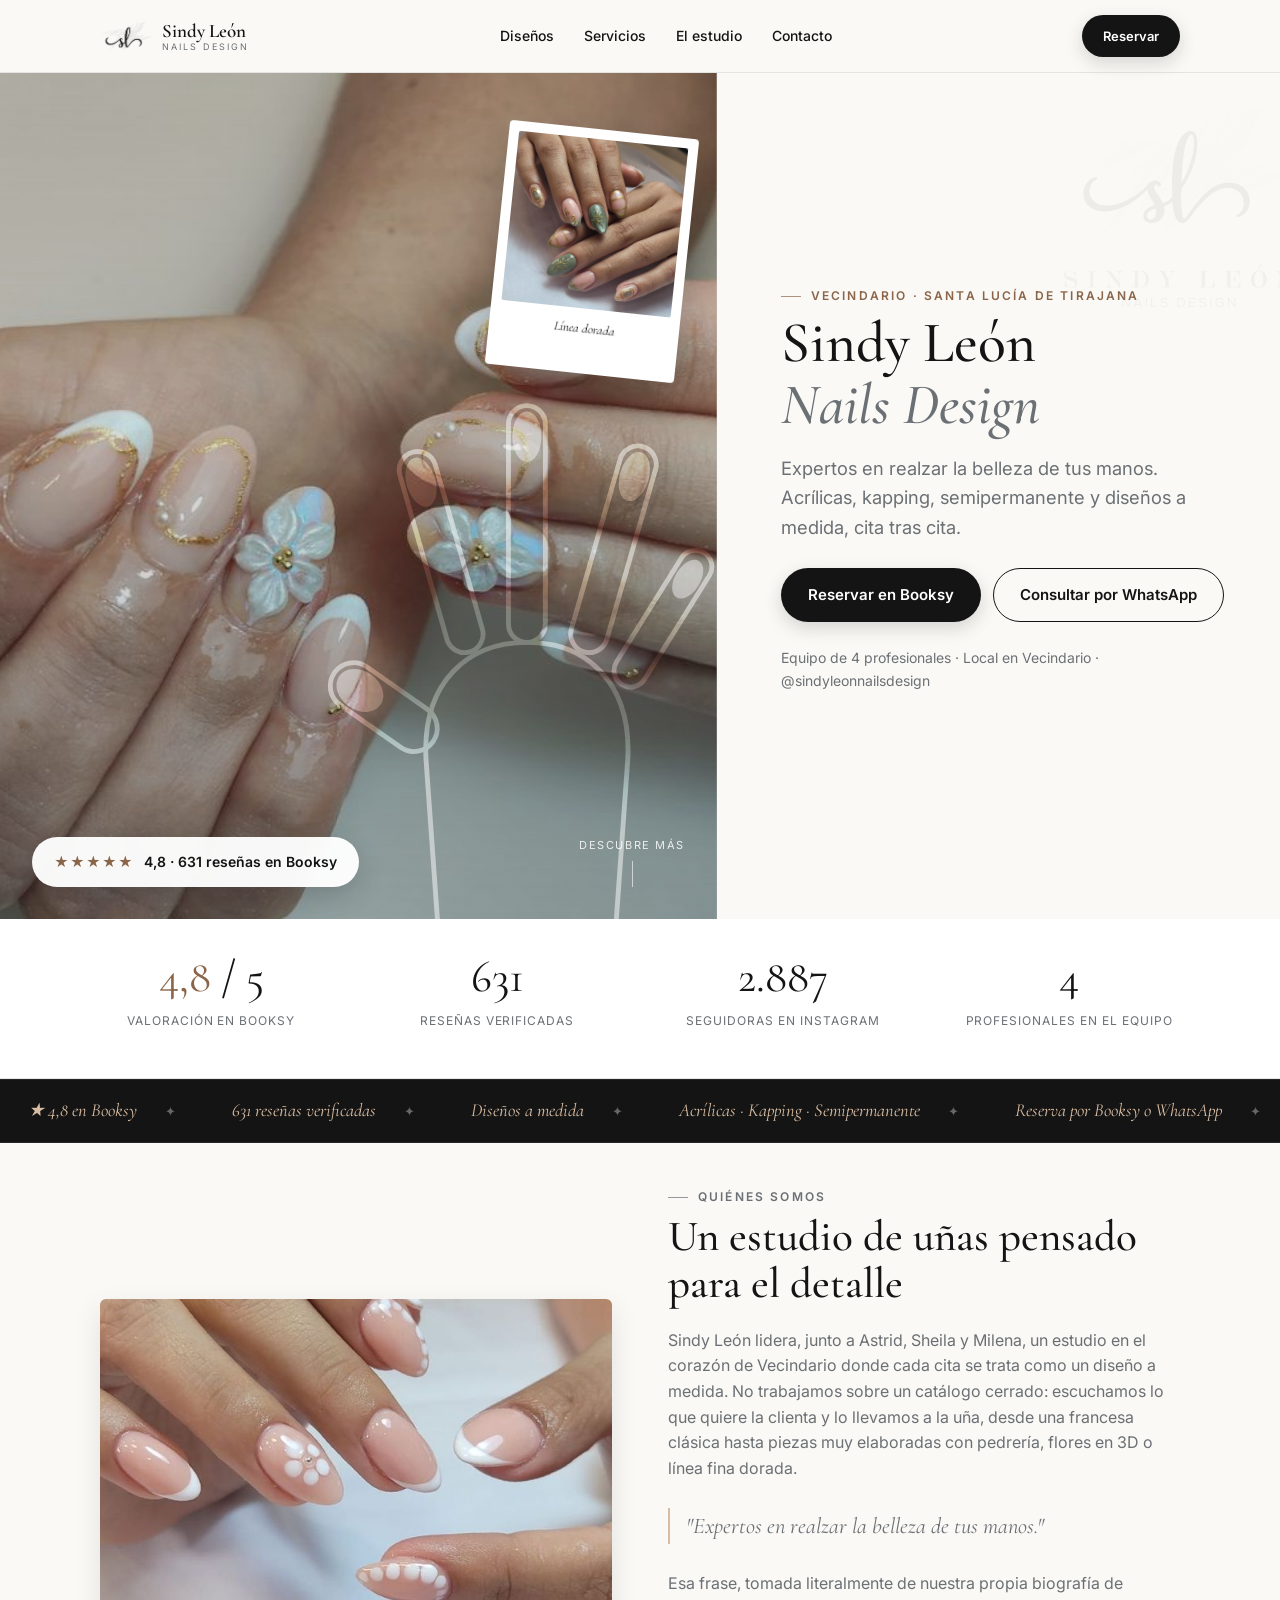
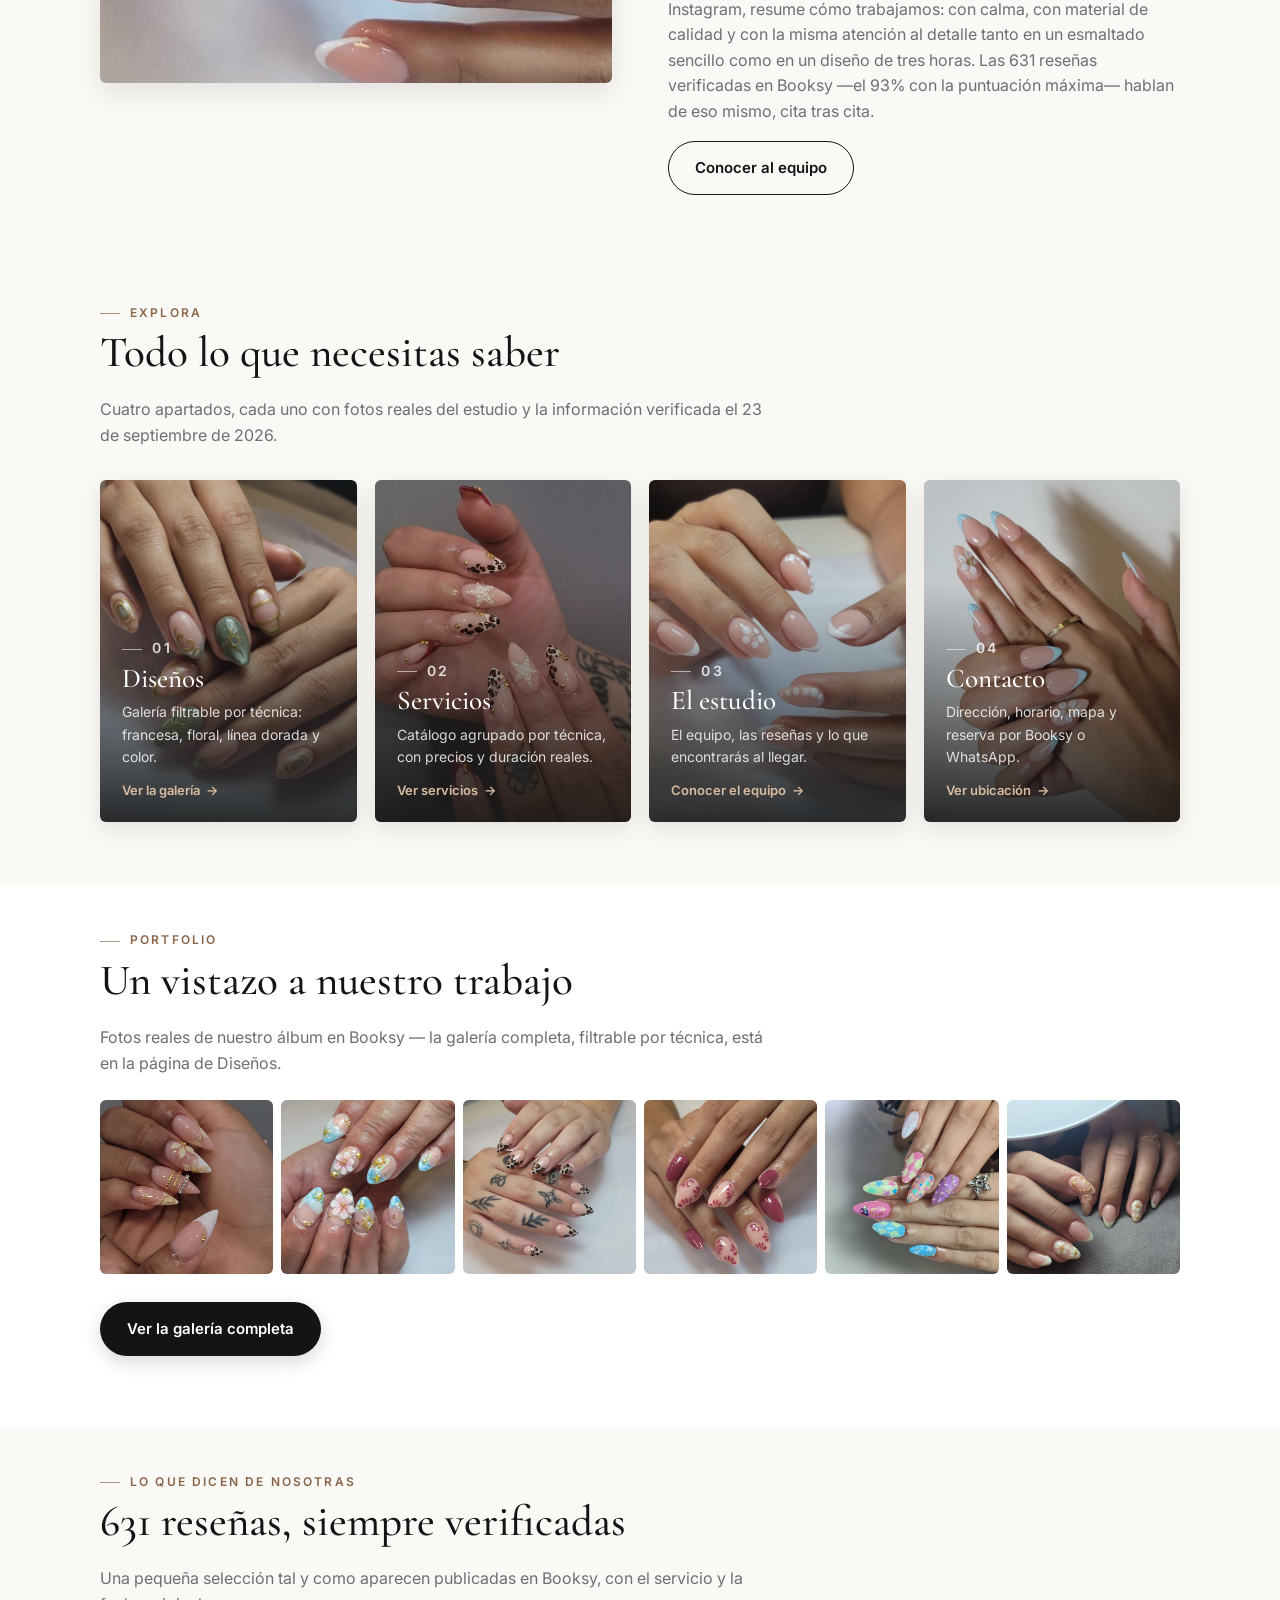
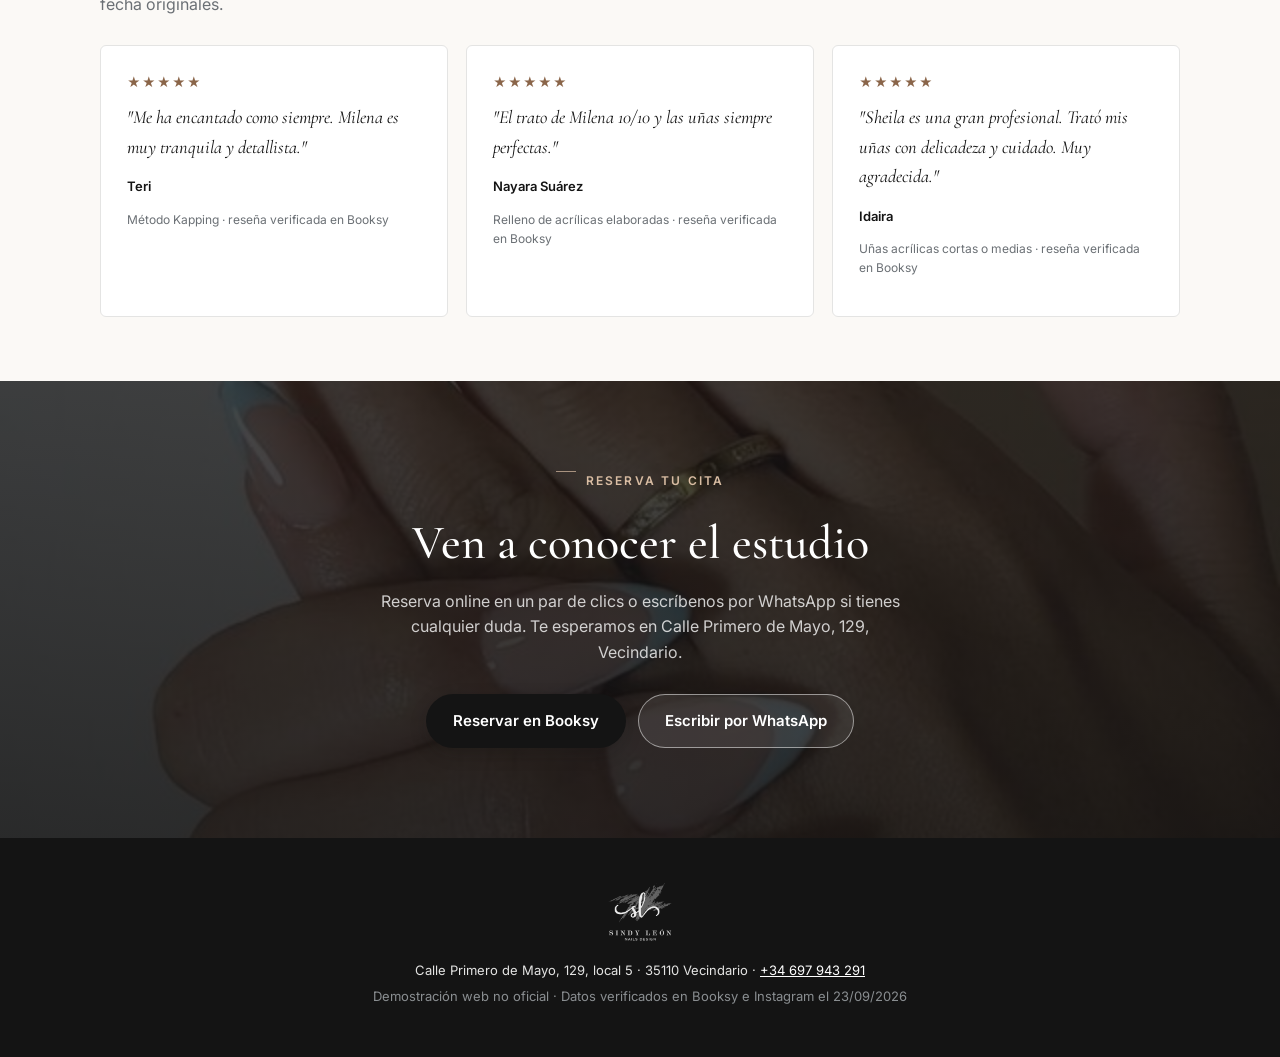
==== commit 56dbcc59: "Hero con carrusel de fotos, mano en relieve y animaciones de entrada La portada seguía pareciendo es" ====
--- a/index.html
+++ b/index.html
@@ -9,7 +9,7 @@
 <link rel="preconnect" href="https://fonts.googleapis.com">
 <link rel="preconnect" href="https://fonts.gstatic.com" crossorigin>
 <link href="https://fonts.googleapis.com/css2?family=Cormorant+Garamond:ital,wght@0,400;0,500;0,600;1,400;1,500&family=Inter:wght@400;500;600;700&display=swap" rel="stylesheet">
-<link rel="stylesheet" href="css/styles.css">
+<link rel="stylesheet" href="css/styles.css?v=3">
 </head>
 <body>
 
@@ -54,8 +54,38 @@
 
   <!-- HERO -->
   <section class="hero">
-    <div class="hero-media">
-      <img src="assets/img/portfolio/nail-12.jpg" alt="Manicura francesa con contorno dorado y flores blancas en 3D, trabajo real de Sindy León Nails Design" class="hero-img">
+    <div class="hero-media" id="heroMedia">
+      <div class="hero-slideshow">
+        <img class="hero-slide is-active" src="assets/img/portfolio/nail-12.jpg" alt="Manicura francesa con contorno dorado y flores blancas en 3D, trabajo real de Sindy León Nails Design">
+        <img class="hero-slide" src="assets/img/portfolio/nail-26.jpg" alt="Diseño marino muy elaborado con flores 3D, conchas y pedrería dorada, trabajo real del estudio">
+        <img class="hero-slide" src="assets/img/portfolio/nail-02.jpg" alt="Francesa blanca con flor dorada en 3D y pedrería, trabajo real del estudio">
+        <img class="hero-slide" src="assets/img/portfolio/nail-28.jpg" alt="Francesa verde menta con contorno dorado y margaritas, trabajo real del estudio">
+      </div>
+
+      <svg class="hand-relief" viewBox="0 0 240 340" aria-hidden="true">
+        <path class="hr-palm" d="M75,338 L68,240 C66,200 90,180 120,180 C150,180 174,200 172,240 L165,338 Z"/>
+        <g class="hr-finger-group" transform="translate(70,230) rotate(-55)">
+          <rect class="hr-finger" x="-12" y="-60" width="24" height="62" rx="12"/>
+          <ellipse class="hr-nail" cx="0" cy="-44" rx="10" ry="13"/>
+        </g>
+        <g class="hr-finger-group" transform="translate(90,183) rotate(-16)">
+          <rect class="hr-finger" x="-9.5" y="-105" width="19" height="107" rx="9.5"/>
+          <ellipse class="hr-nail" cx="0" cy="-89" rx="7.5" ry="13"/>
+        </g>
+        <g class="hr-finger-group" transform="translate(120,178) rotate(0)">
+          <rect class="hr-finger" x="-9.5" y="-120" width="19" height="122" rx="9.5"/>
+          <ellipse class="hr-nail" cx="0" cy="-104" rx="7.5" ry="13"/>
+        </g>
+        <g class="hr-finger-group" transform="translate(150,183) rotate(16)">
+          <rect class="hr-finger" x="-9.5" y="-108" width="19" height="110" rx="9.5"/>
+          <ellipse class="hr-nail" cx="0" cy="-92" rx="7.5" ry="13"/>
+        </g>
+        <g class="hr-finger-group" transform="translate(170,200) rotate(32)">
+          <rect class="hr-finger" x="-8.5" y="-78" width="17" height="80" rx="8.5"/>
+          <ellipse class="hr-nail" cx="0" cy="-62" rx="6.5" ry="11"/>
+        </g>
+      </svg>
+
       <div class="hero-media-veil" aria-hidden="true"></div>
       <div class="hero-badge">
         <span class="stars" aria-hidden="true">★★★★★</span>
@@ -69,14 +99,14 @@
     </div>
     <div class="hero-copy">
       <img src="assets/img/logo-transparent.png" alt="" class="hero-watermark" aria-hidden="true">
-      <p class="eyebrow">Vecindario · Santa Lucía de Tirajana</p>
-      <h1>Sindy León<br><span>Nails Design</span></h1>
-      <p class="hero-lead">Expertos en realzar la belleza de tus manos. Acrílicas, kapping, semipermanente y diseños a medida, cita tras cita.</p>
-      <div class="hero-cta">
+      <p class="eyebrow hero-in" style="--d:0s">Vecindario · Santa Lucía de Tirajana</p>
+      <h1 class="hero-in" style="--d:0.12s">Sindy León<br><span>Nails Design</span></h1>
+      <p class="hero-lead hero-in" style="--d:0.24s">Expertos en realzar la belleza de tus manos. Acrílicas, kapping, semipermanente y diseños a medida, cita tras cita.</p>
+      <div class="hero-cta hero-in" style="--d:0.36s">
         <a href="https://booksy.com/es-es/23381_sindyleonnailsdesign_salon-de-unas_69860_balos" target="_blank" rel="noopener" class="btn btn-primary">Reservar en Booksy</a>
         <a href="https://wa.me/34697943291?text=Hola%2C%20quer%C3%ADa%20consultar%20una%20cita%20en%20Sindy%20Leon%20Nails%20Design" target="_blank" rel="noopener" class="btn btn-secondary">Consultar por WhatsApp</a>
       </div>
-      <p class="hero-rating">Equipo de 4 profesionales · Local en Vecindario · @sindyleonnailsdesign</p>
+      <p class="hero-rating hero-in" style="--d:0.46s">Equipo de 4 profesionales · Local en Vecindario · @sindyleonnailsdesign</p>
     </div>
   </section>
 
@@ -266,6 +296,6 @@
   <a href="https://wa.me/34697943291?text=Hola%2C%20quer%C3%ADa%20consultar%20una%20cita%20en%20Sindy%20Leon%20Nails%20Design" target="_blank" rel="noopener" class="btn btn-secondary">WhatsApp</a>
 </div>
 
-<script src="js/main.js"></script>
+<script src="js/main.js?v=3"></script>
 </body>
 </html>
--- a/css/styles.css
+++ b/css/styles.css
@@ -194,6 +194,54 @@
   pointer-events: none;
 }
 
+/* ---- Presentación de fotos con transición (Ken Burns) ---- */
+.hero-slideshow { position: absolute; inset: 0; will-change: transform; }
+.hero-slide {
+  position: absolute; inset: 0;
+  width: 100%; height: 100%;
+  object-fit: cover; object-position: center 25%;
+  opacity: 0;
+  transform: scale(1.1);
+  transition: opacity 1.8s ease;
+}
+.hero-slide.is-active {
+  opacity: 1;
+  animation: hero-kenburns 7s ease-out forwards;
+}
+@keyframes hero-kenburns {
+  from { transform: scale(1.1); }
+  to { transform: scale(1); }
+}
+@media (prefers-reduced-motion: reduce) {
+  .hero-slide { transition: opacity 0.3s ease; }
+  .hero-slide.is-active { animation: none; transform: scale(1); }
+}
+
+/* ---- Ilustración de mano en relieve, dorada, sobre la foto ---- */
+.hand-relief {
+  position: absolute;
+  z-index: 1;
+  right: -6%;
+  bottom: -4%;
+  height: 78%;
+  opacity: 0.5;
+  mix-blend-mode: overlay;
+  pointer-events: none;
+  animation: hand-drift 10s ease-in-out infinite;
+}
+.hr-palm, .hr-finger { fill: none; stroke: #ffffff; stroke-width: 2.5; }
+.hr-nail { fill: #ffffff; opacity: 0.85; }
+@keyframes hand-drift {
+  0%, 100% { transform: translateY(0) rotate(0deg); }
+  50% { transform: translateY(-10px) rotate(-1deg); }
+}
+@media (prefers-reduced-motion: reduce) {
+  .hand-relief { animation: none; }
+}
+@media (max-width: 719px) {
+  .hand-relief { height: 58%; opacity: 0.4; right: -10%; }
+}
+
 /* Insignia flotante de valoración sobre la foto del hero */
 .hero-badge {
   position: absolute;
@@ -237,6 +285,20 @@
 .hero-cta { display: flex; flex-direction: column; gap: 12px; align-items: center; margin-bottom: 1.6em; }
 .hero-rating { font-size: 14px; color: var(--slate); }
 .stars { color: var(--gold-deep); letter-spacing: 1px; margin-right: 6px; }
+
+/* ---- Entrada animada del texto del hero (al cargar la página) ---- */
+.hero-in {
+  opacity: 0;
+  transform: translateY(16px);
+  animation: hero-in 0.8s ease forwards;
+  animation-delay: var(--d, 0s);
+}
+@keyframes hero-in {
+  to { opacity: 1; transform: none; }
+}
+@media (prefers-reduced-motion: reduce) {
+  .hero-in { opacity: 1; transform: none; animation: none; }
+}
 .hero-scroll-cue {
   display: none;
 }
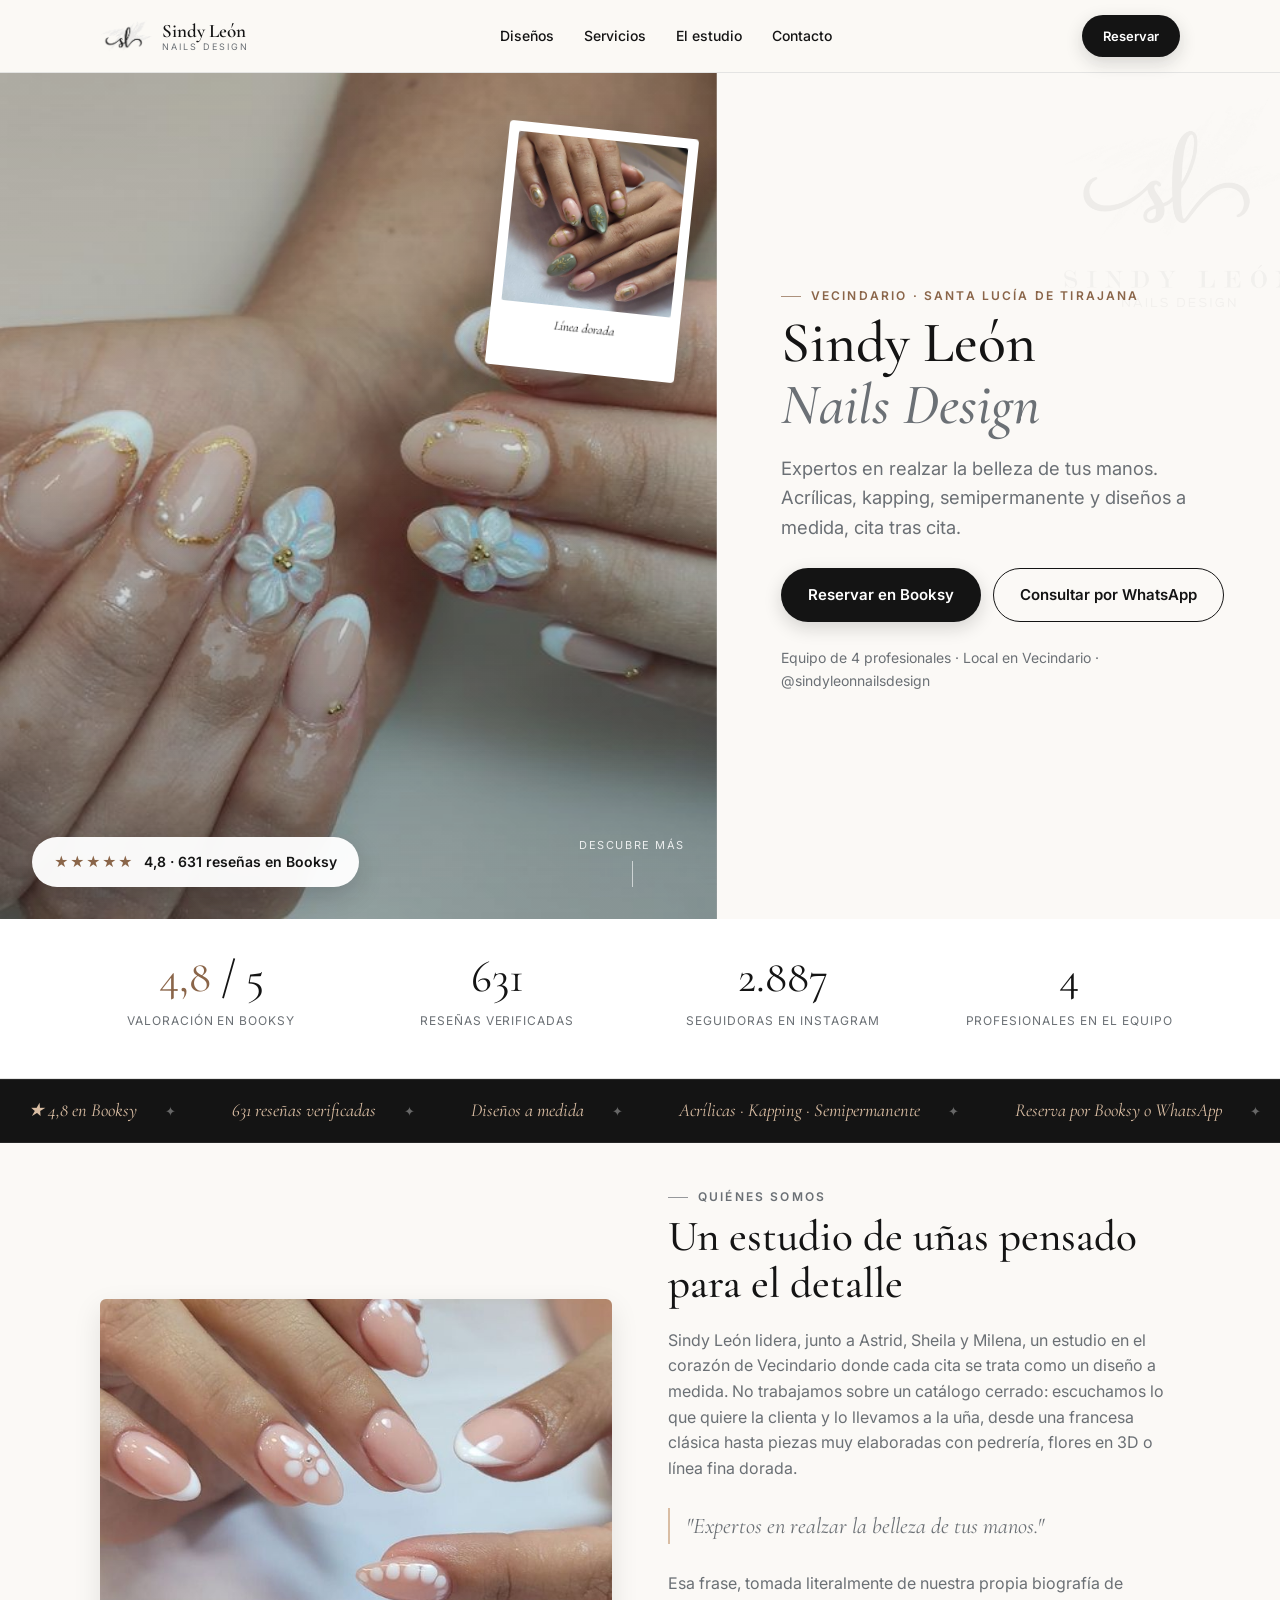
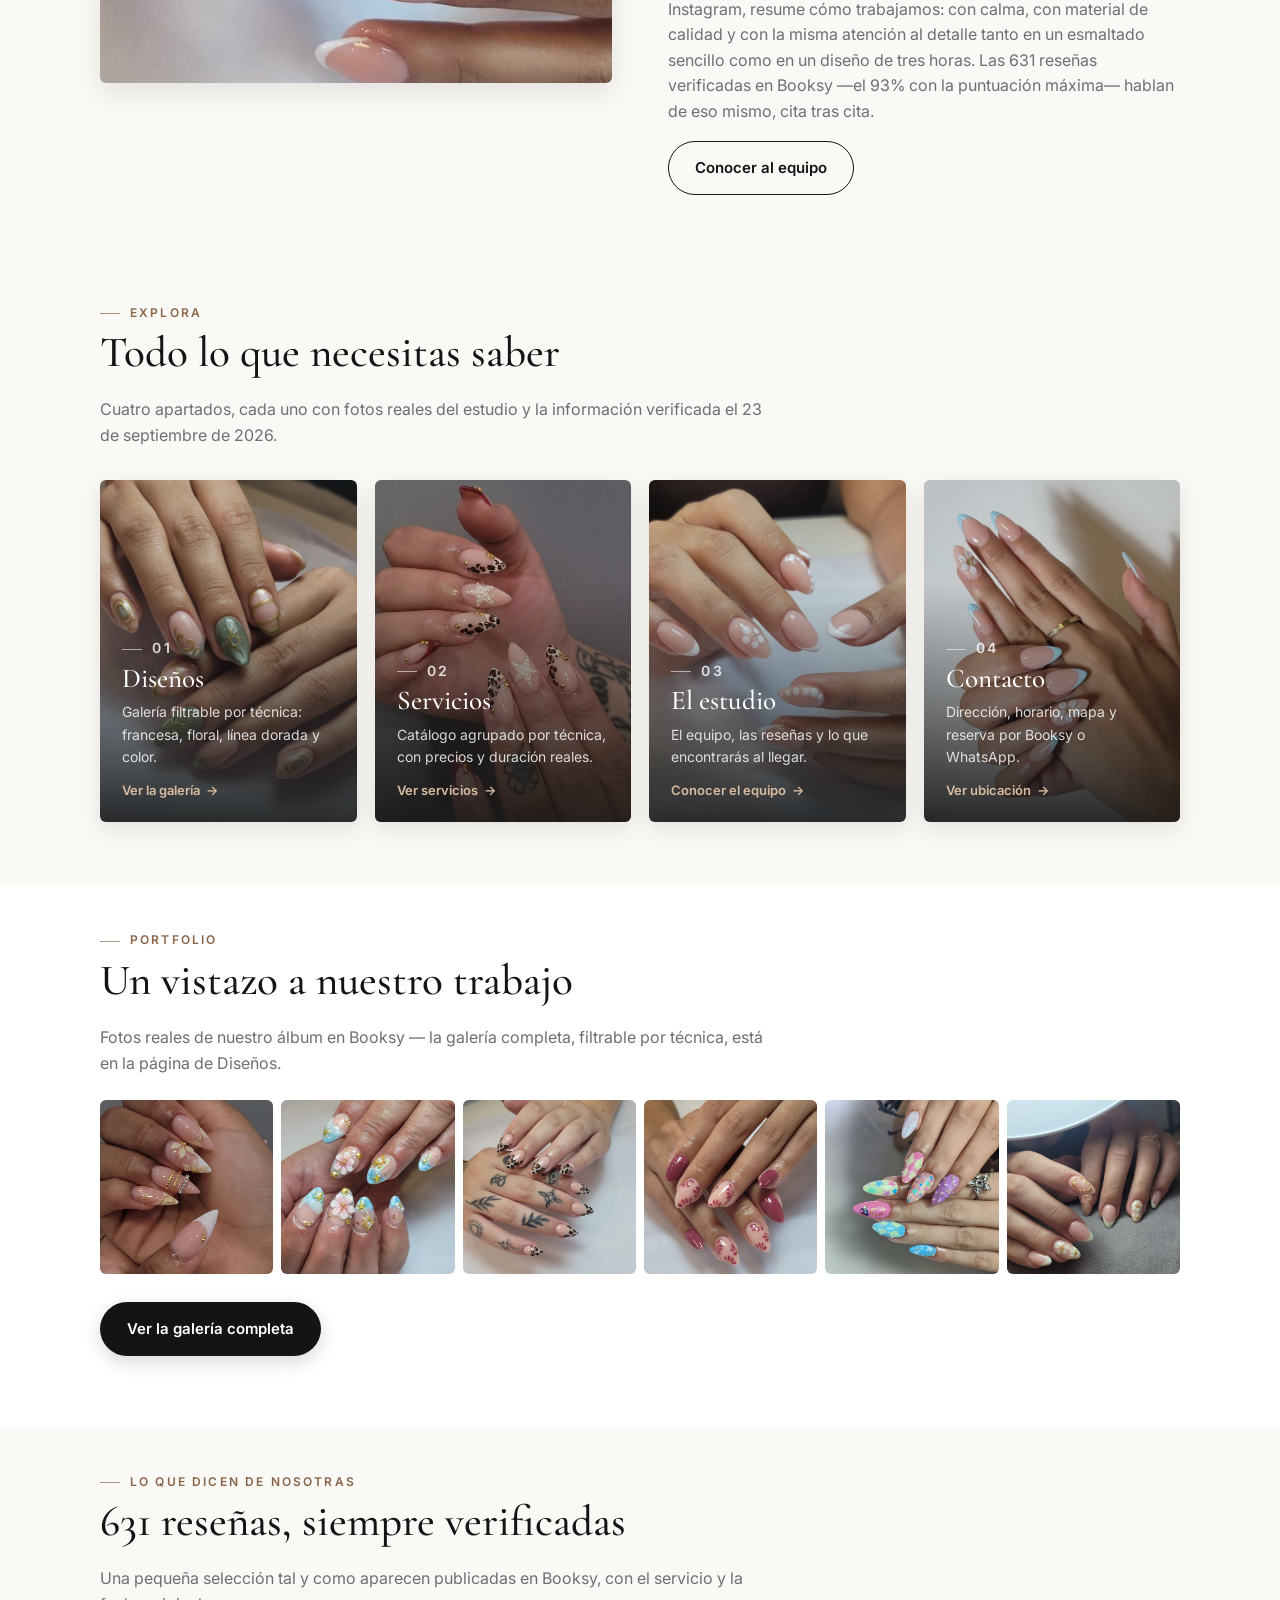
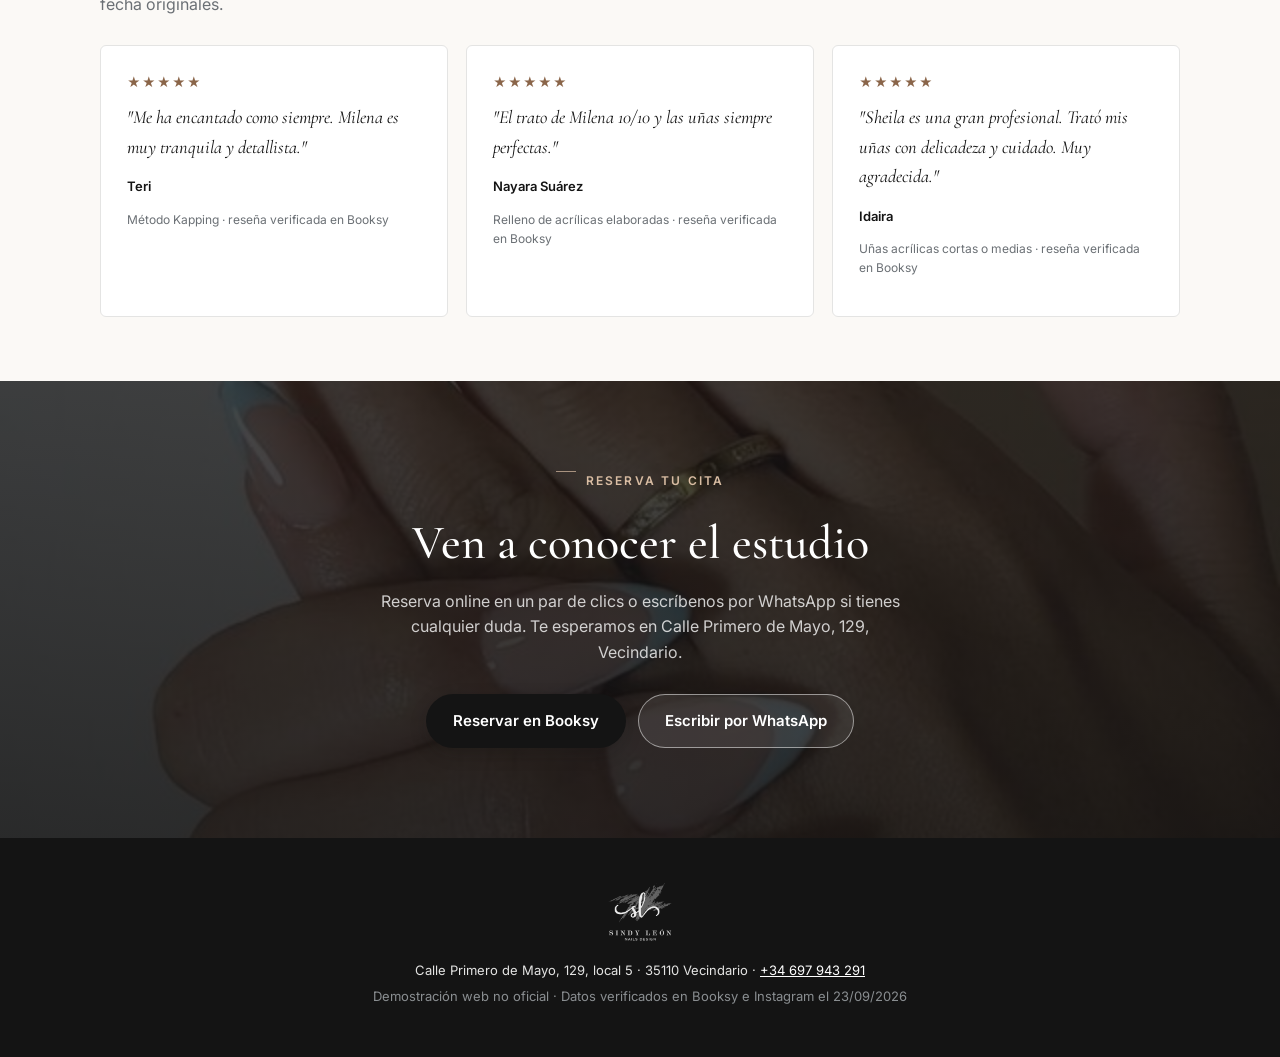
==== commit e7745be1: "Quita la ilustración de mano en relieve del hero No funcionaba visualmente. Se mantiene el resto de " ====
--- a/index.html
+++ b/index.html
@@ -9,7 +9,7 @@
 <link rel="preconnect" href="https://fonts.googleapis.com">
 <link rel="preconnect" href="https://fonts.gstatic.com" crossorigin>
 <link href="https://fonts.googleapis.com/css2?family=Cormorant+Garamond:ital,wght@0,400;0,500;0,600;1,400;1,500&family=Inter:wght@400;500;600;700&display=swap" rel="stylesheet">
-<link rel="stylesheet" href="css/styles.css?v=3">
+<link rel="stylesheet" href="css/styles.css?v=4">
 </head>
 <body>
 
@@ -62,30 +62,6 @@
         <img class="hero-slide" src="assets/img/portfolio/nail-28.jpg" alt="Francesa verde menta con contorno dorado y margaritas, trabajo real del estudio">
       </div>
 
-      <svg class="hand-relief" viewBox="0 0 240 340" aria-hidden="true">
-        <path class="hr-palm" d="M75,338 L68,240 C66,200 90,180 120,180 C150,180 174,200 172,240 L165,338 Z"/>
-        <g class="hr-finger-group" transform="translate(70,230) rotate(-55)">
-          <rect class="hr-finger" x="-12" y="-60" width="24" height="62" rx="12"/>
-          <ellipse class="hr-nail" cx="0" cy="-44" rx="10" ry="13"/>
-        </g>
-        <g class="hr-finger-group" transform="translate(90,183) rotate(-16)">
-          <rect class="hr-finger" x="-9.5" y="-105" width="19" height="107" rx="9.5"/>
-          <ellipse class="hr-nail" cx="0" cy="-89" rx="7.5" ry="13"/>
-        </g>
-        <g class="hr-finger-group" transform="translate(120,178) rotate(0)">
-          <rect class="hr-finger" x="-9.5" y="-120" width="19" height="122" rx="9.5"/>
-          <ellipse class="hr-nail" cx="0" cy="-104" rx="7.5" ry="13"/>
-        </g>
-        <g class="hr-finger-group" transform="translate(150,183) rotate(16)">
-          <rect class="hr-finger" x="-9.5" y="-108" width="19" height="110" rx="9.5"/>
-          <ellipse class="hr-nail" cx="0" cy="-92" rx="7.5" ry="13"/>
-        </g>
-        <g class="hr-finger-group" transform="translate(170,200) rotate(32)">
-          <rect class="hr-finger" x="-8.5" y="-78" width="17" height="80" rx="8.5"/>
-          <ellipse class="hr-nail" cx="0" cy="-62" rx="6.5" ry="11"/>
-        </g>
-      </svg>
-
       <div class="hero-media-veil" aria-hidden="true"></div>
       <div class="hero-badge">
         <span class="stars" aria-hidden="true">★★★★★</span>
@@ -296,6 +272,6 @@
   <a href="https://wa.me/34697943291?text=Hola%2C%20quer%C3%ADa%20consultar%20una%20cita%20en%20Sindy%20Leon%20Nails%20Design" target="_blank" rel="noopener" class="btn btn-secondary">WhatsApp</a>
 </div>
 
-<script src="js/main.js?v=3"></script>
+<script src="js/main.js?v=4"></script>
 </body>
 </html>
--- a/css/styles.css
+++ b/css/styles.css
@@ -215,31 +215,6 @@
 @media (prefers-reduced-motion: reduce) {
   .hero-slide { transition: opacity 0.3s ease; }
   .hero-slide.is-active { animation: none; transform: scale(1); }
-}
-
-/* ---- Ilustración de mano en relieve, dorada, sobre la foto ---- */
-.hand-relief {
-  position: absolute;
-  z-index: 1;
-  right: -6%;
-  bottom: -4%;
-  height: 78%;
-  opacity: 0.5;
-  mix-blend-mode: overlay;
-  pointer-events: none;
-  animation: hand-drift 10s ease-in-out infinite;
-}
-.hr-palm, .hr-finger { fill: none; stroke: #ffffff; stroke-width: 2.5; }
-.hr-nail { fill: #ffffff; opacity: 0.85; }
-@keyframes hand-drift {
-  0%, 100% { transform: translateY(0) rotate(0deg); }
-  50% { transform: translateY(-10px) rotate(-1deg); }
-}
-@media (prefers-reduced-motion: reduce) {
-  .hand-relief { animation: none; }
-}
-@media (max-width: 719px) {
-  .hand-relief { height: 58%; opacity: 0.4; right: -10%; }
 }
 
 /* Insignia flotante de valoración sobre la foto del hero */
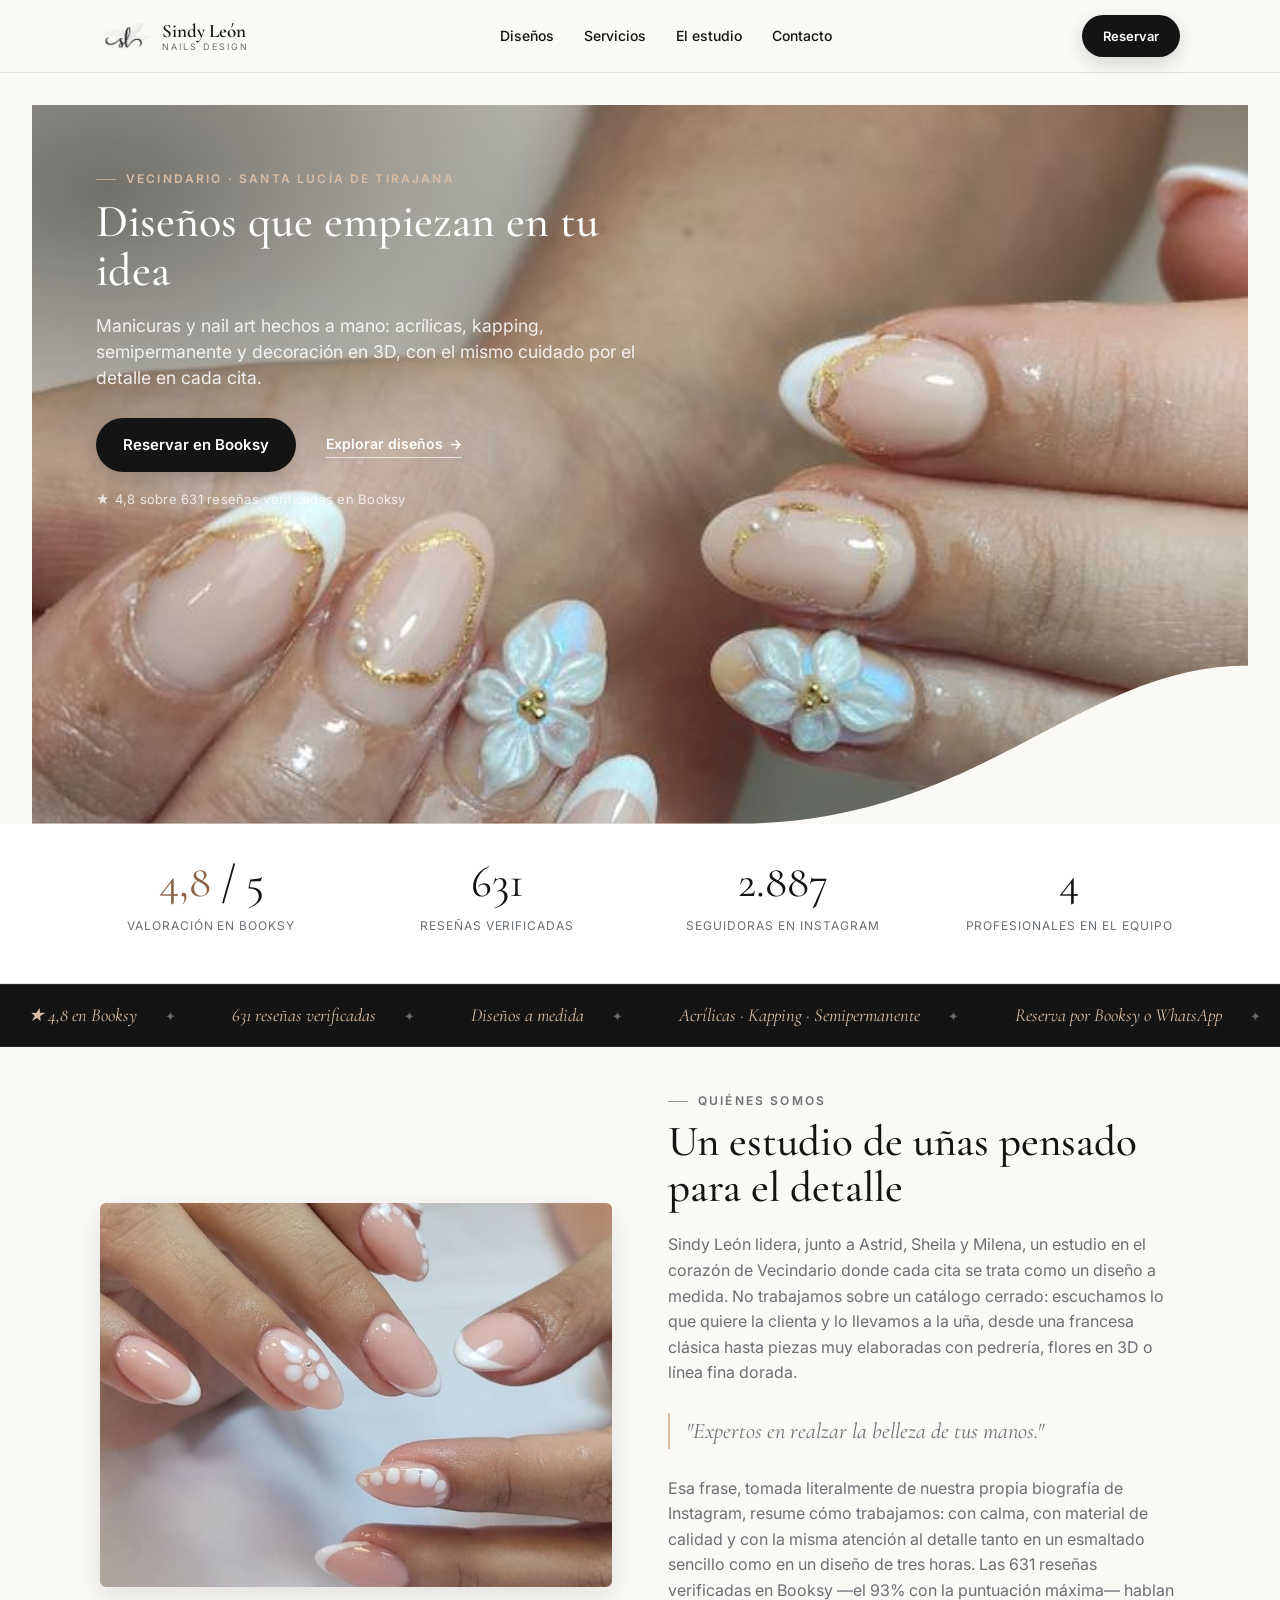
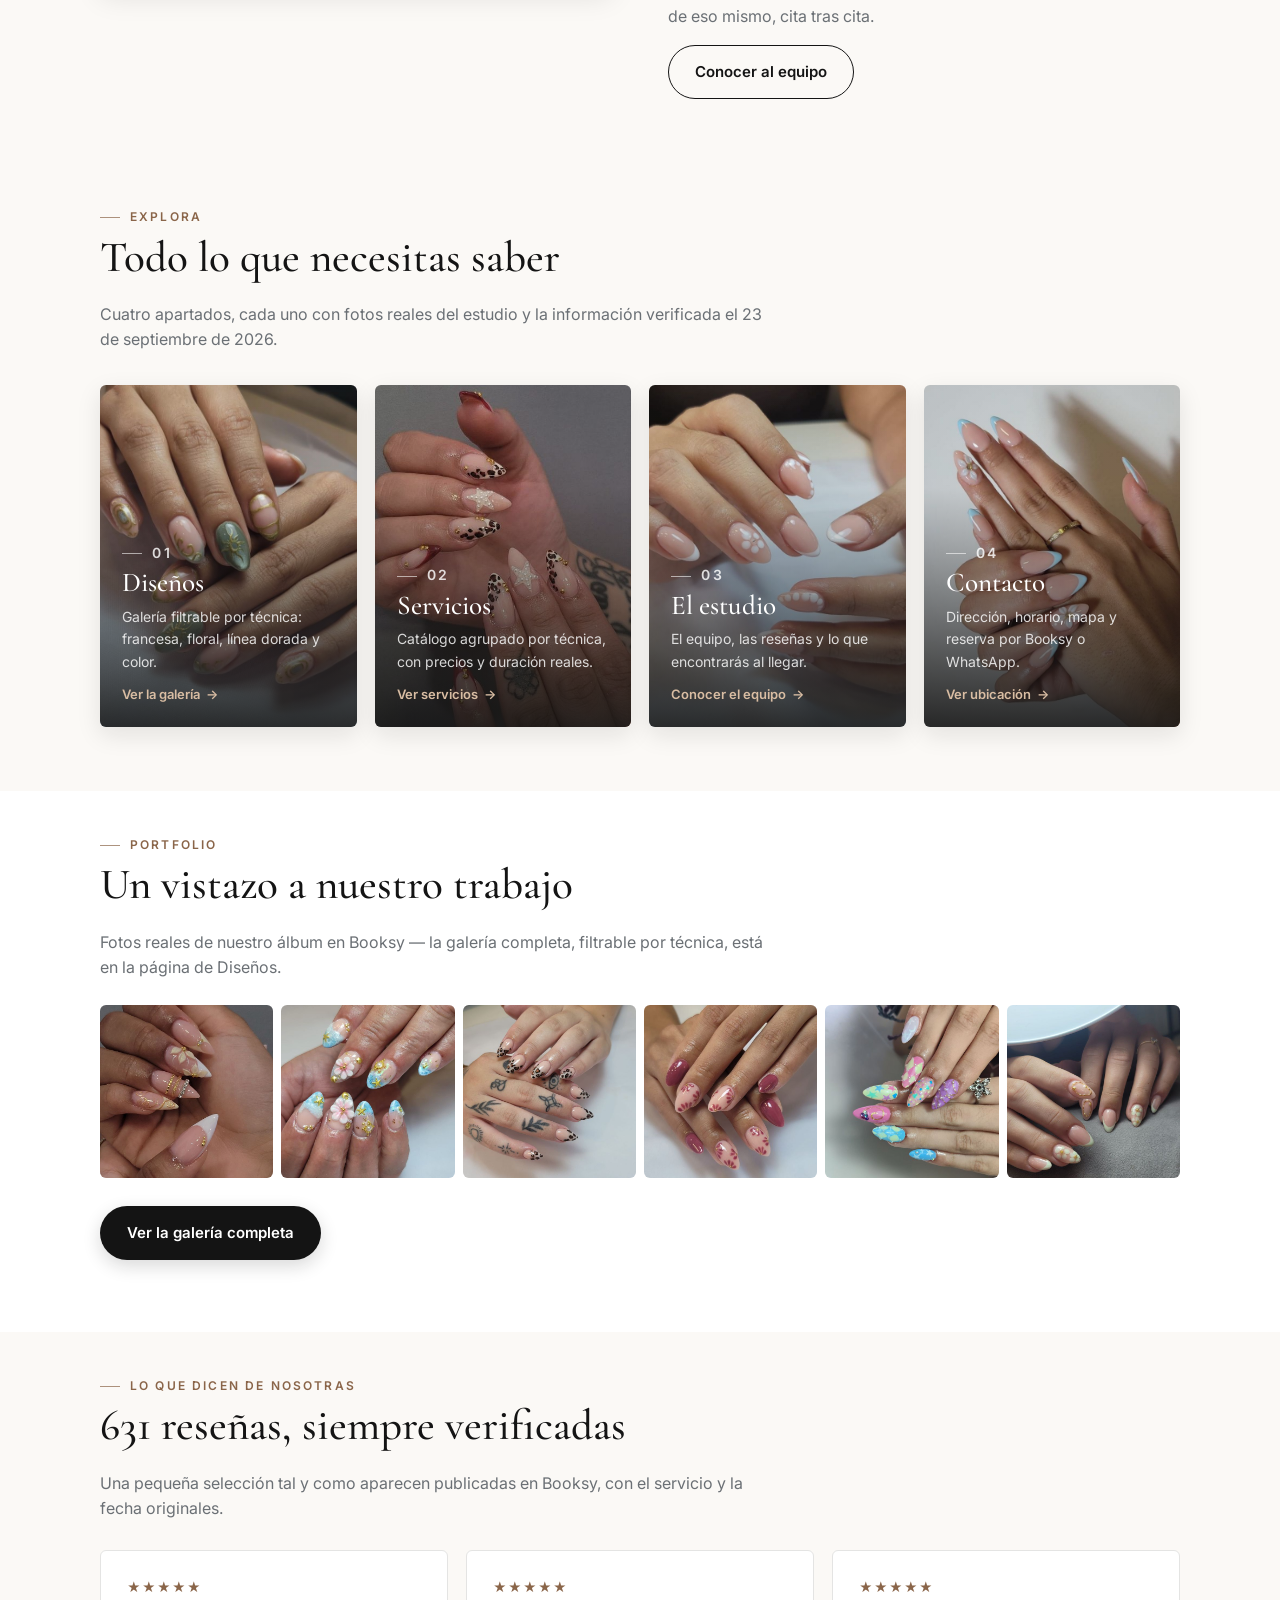
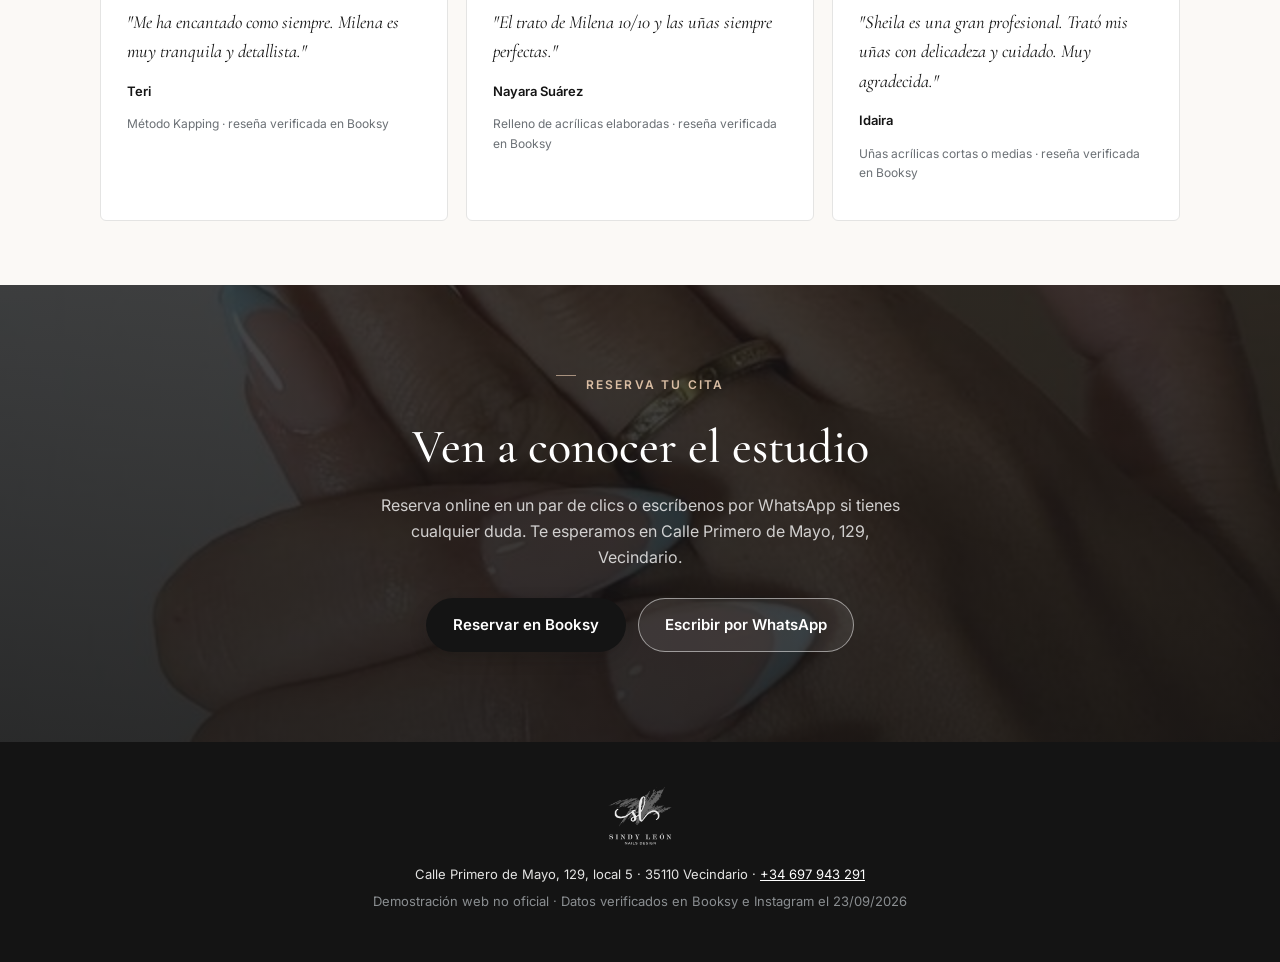
==== commit fe5f1565: "Hero: recorte orgánico con más texto y fotos rotando Ajuste tras feedback: se mantiene la silueta or" ====
--- a/index.html
+++ b/index.html
@@ -9,7 +9,7 @@
 <link rel="preconnect" href="https://fonts.googleapis.com">
 <link rel="preconnect" href="https://fonts.gstatic.com" crossorigin>
 <link href="https://fonts.googleapis.com/css2?family=Cormorant+Garamond:ital,wght@0,400;0,500;0,600;1,400;1,500&family=Inter:wght@400;500;600;700&display=swap" rel="stylesheet">
-<link rel="stylesheet" href="css/styles.css?v=4">
+<link rel="stylesheet" href="css/styles.css?v=6">
 </head>
 <body>
 
@@ -52,37 +52,38 @@
 
 <main id="contenido">
 
+  <!-- Recortes orgánicos del hero (definidos una vez, referenciados por CSS) -->
+  <svg width="0" height="0" style="position:absolute" aria-hidden="true" focusable="false">
+    <defs>
+      <clipPath id="heroClip" clipPathUnits="objectBoundingBox">
+        <path d="M0,0 H1 V0.78 C0.86,0.78 0.78,1 0.58,1 H0 Z"/>
+      </clipPath>
+      <clipPath id="heroClipMobile" clipPathUnits="objectBoundingBox">
+        <path d="M0,0 H1 V0.93 C0.92,0.93 0.88,1 0.8,1 H0 Z"/>
+      </clipPath>
+    </defs>
+  </svg>
+
   <!-- HERO -->
   <section class="hero">
-    <div class="hero-media" id="heroMedia">
+    <div class="hero-organic" id="heroOrganic">
       <div class="hero-slideshow">
-        <img class="hero-slide is-active" src="assets/img/portfolio/nail-12.jpg" alt="Manicura francesa con contorno dorado y flores blancas en 3D, trabajo real de Sindy León Nails Design">
-        <img class="hero-slide" src="assets/img/portfolio/nail-26.jpg" alt="Diseño marino muy elaborado con flores 3D, conchas y pedrería dorada, trabajo real del estudio">
-        <img class="hero-slide" src="assets/img/portfolio/nail-02.jpg" alt="Francesa blanca con flor dorada en 3D y pedrería, trabajo real del estudio">
-        <img class="hero-slide" src="assets/img/portfolio/nail-28.jpg" alt="Francesa verde menta con contorno dorado y margaritas, trabajo real del estudio">
-      </div>
-
-      <div class="hero-media-veil" aria-hidden="true"></div>
-      <div class="hero-badge">
-        <span class="stars" aria-hidden="true">★★★★★</span>
-        <span>4,8 · 631 reseñas en Booksy</span>
-      </div>
-      <div class="hero-scroll-cue" aria-hidden="true">Descubre más</div>
-      <figure class="hero-accent">
-        <img src="assets/img/portfolio/nail-15.jpg" alt="Base verde salvia con line-art dorado, otro trabajo real del estudio">
-        <span>Línea dorada</span>
-      </figure>
-    </div>
-    <div class="hero-copy">
-      <img src="assets/img/logo-transparent.png" alt="" class="hero-watermark" aria-hidden="true">
-      <p class="eyebrow hero-in" style="--d:0s">Vecindario · Santa Lucía de Tirajana</p>
-      <h1 class="hero-in" style="--d:0.12s">Sindy León<br><span>Nails Design</span></h1>
-      <p class="hero-lead hero-in" style="--d:0.24s">Expertos en realzar la belleza de tus manos. Acrílicas, kapping, semipermanente y diseños a medida, cita tras cita.</p>
-      <div class="hero-cta hero-in" style="--d:0.36s">
-        <a href="https://booksy.com/es-es/23381_sindyleonnailsdesign_salon-de-unas_69860_balos" target="_blank" rel="noopener" class="btn btn-primary">Reservar en Booksy</a>
-        <a href="https://wa.me/34697943291?text=Hola%2C%20quer%C3%ADa%20consultar%20una%20cita%20en%20Sindy%20Leon%20Nails%20Design" target="_blank" rel="noopener" class="btn btn-secondary">Consultar por WhatsApp</a>
-      </div>
-      <p class="hero-rating hero-in" style="--d:0.46s">Equipo de 4 profesionales · Local en Vecindario · @sindyleonnailsdesign</p>
+        <img class="hero-photo is-active" src="assets/img/portfolio/nail-12.jpg" alt="Manicura francesa con contorno dorado y flores blancas en 3D, trabajo real de Sindy León Nails Design">
+        <img class="hero-photo" src="assets/img/portfolio/nail-26.jpg" alt="Diseño marino muy elaborado con flores 3D, conchas y pedrería dorada, trabajo real del estudio">
+        <img class="hero-photo" src="assets/img/portfolio/nail-15.jpg" alt="Base verde salvia con line-art dorado, trabajo real del estudio">
+        <img class="hero-photo" src="assets/img/portfolio/nail-28.jpg" alt="Francesa verde menta con contorno dorado y margaritas, trabajo real del estudio">
+      </div>
+      <div class="hero-veil" aria-hidden="true"></div>
+      <div class="hero-content">
+        <p class="eyebrow eyebrow-light">Vecindario · Santa Lucía de Tirajana</p>
+        <h1>Diseños que empiezan en tu idea</h1>
+        <p class="hero-subtitle">Manicuras y nail art hechos a mano: acrílicas, kapping, semipermanente y decoración en 3D, con el mismo cuidado por el detalle en cada cita.</p>
+        <div class="hero-actions">
+          <a href="https://booksy.com/es-es/23381_sindyleonnailsdesign_salon-de-unas_69860_balos" target="_blank" rel="noopener" class="btn btn-primary">Reservar en Booksy</a>
+          <a href="disenos.html" class="hero-link-secondary">Explorar diseños <span aria-hidden="true">→</span></a>
+        </div>
+        <p class="hero-fineprint">★ 4,8 sobre 631 reseñas verificadas en Booksy</p>
+      </div>
     </div>
   </section>
 
@@ -272,6 +273,6 @@
   <a href="https://wa.me/34697943291?text=Hola%2C%20quer%C3%ADa%20consultar%20una%20cita%20en%20Sindy%20Leon%20Nails%20Design" target="_blank" rel="noopener" class="btn btn-secondary">WhatsApp</a>
 </div>
 
-<script src="js/main.js?v=4"></script>
+<script src="js/main.js?v=6"></script>
 </body>
 </html>
--- a/css/styles.css
+++ b/css/styles.css
@@ -181,158 +181,93 @@
 }
 
 /* ============ Hero ============ */
-.hero {
-  display: flex;
-  flex-direction: column;
+.hero { padding: 20px 20px 0; }
+.hero-organic {
   position: relative;
-}
-.hero-media { width: 100%; aspect-ratio: 4/5; overflow: hidden; background: var(--mist); position: relative; }
-.hero-img { width: 100%; height: 100%; object-fit: cover; object-position: center 25%; }
-.hero-media-veil {
-  position: absolute; inset: 0;
-  background: linear-gradient(180deg, rgba(20,20,20,0.05) 0%, rgba(20,20,20,0.28) 100%);
-  pointer-events: none;
-}
-
-/* ---- Presentación de fotos con transición (Ken Burns) ---- */
-.hero-slideshow { position: absolute; inset: 0; will-change: transform; }
-.hero-slide {
+  width: 100%;
+  max-width: 1280px;
+  margin: 0 auto;
+  aspect-ratio: 4/5;
+  overflow: hidden;
+  background: var(--mist);
+  clip-path: url(#heroClipMobile);
+  box-shadow: 0 18px 40px rgba(20,20,20,0.12);
+}
+.hero-slideshow { position: absolute; inset: 0; }
+.hero-photo {
   position: absolute; inset: 0;
   width: 100%; height: 100%;
-  object-fit: cover; object-position: center 25%;
+  object-fit: cover;
+  object-position: center 8%;
+  display: block;
   opacity: 0;
-  transform: scale(1.1);
-  transition: opacity 1.8s ease;
-}
-.hero-slide.is-active {
-  opacity: 1;
-  animation: hero-kenburns 7s ease-out forwards;
-}
-@keyframes hero-kenburns {
-  from { transform: scale(1.1); }
-  to { transform: scale(1); }
-}
+  transition: opacity 1.4s ease;
+}
+.hero-photo.is-active { opacity: 1; }
 @media (prefers-reduced-motion: reduce) {
-  .hero-slide { transition: opacity 0.3s ease; }
-  .hero-slide.is-active { animation: none; transform: scale(1); }
-}
-
-/* Insignia flotante de valoración sobre la foto del hero */
-.hero-badge {
+  .hero-photo { transition: opacity 0.3s ease; }
+}
+.hero-veil {
+  position: absolute; inset: 0;
+  background: radial-gradient(ellipse 520px 380px at 10% 10%, rgba(20,20,20,0.42), transparent 68%);
+  pointer-events: none;
+}
+.hero-content {
   position: absolute;
-  left: 18px; bottom: 18px;
-  z-index: 2;
-  background: rgba(255,255,255,0.96);
-  backdrop-filter: blur(6px);
-  border-radius: 999px;
-  padding: 10px 18px;
-  display: flex;
-  align-items: center;
-  gap: 8px;
-  box-shadow: 0 10px 26px rgba(20,20,20,0.18);
-  font-size: 13px;
+  top: 24px; left: 22px;
+  max-width: 78%;
+}
+.hero-content .eyebrow { color: var(--gold-light); margin-bottom: 0.7em; }
+.hero-content h1 {
+  font-size: clamp(1.9rem, 7.4vw, 2.4rem);
+  line-height: 1.08;
+  color: var(--white);
+  margin-bottom: 0.36em;
+}
+.hero-subtitle {
+  font-family: var(--font-sans);
+  font-size: 0.96rem;
+  font-weight: 400;
+  line-height: 1.5;
+  color: rgba(255,255,255,0.88);
+  max-width: 34em;
+  margin-bottom: 1.5em;
+}
+.hero-actions { display: flex; flex-direction: column; align-items: flex-start; gap: 14px; }
+.hero-link-secondary {
+  display: inline-flex;
+  align-items: center;
+  gap: 6px;
+  font-size: 14px;
   font-weight: 600;
-  color: var(--ink);
-}
-.hero-badge .stars { margin-right: 2px; }
-
-/* Foto acento tipo "polaroid" flotando sobre el hero (solo escritorio) */
-.hero-accent {
-  display: none;
-}
-
-.hero-copy { padding: 44px 20px 36px; text-align: center; position: relative; }
-.hero-watermark {
-  position: absolute;
-  top: -10px; right: 6px;
-  height: 130px;
-  opacity: 0.06;
-  pointer-events: none;
-  z-index: 0;
-}
-.hero-copy > *:not(.hero-watermark) { position: relative; z-index: 1; }
-.hero-copy h1 {
-  font-size: clamp(2.5rem, 9vw, 3.6rem);
-  margin-bottom: 0.3em;
-}
-.hero-copy h1 span { color: var(--slate); font-style: italic; }
-.hero-lead { font-size: 1.15rem; color: var(--slate); max-width: 32em; margin: 0 auto 1.4em; }
-.hero-cta { display: flex; flex-direction: column; gap: 12px; align-items: center; margin-bottom: 1.6em; }
-.hero-rating { font-size: 14px; color: var(--slate); }
-.stars { color: var(--gold-deep); letter-spacing: 1px; margin-right: 6px; }
-
-/* ---- Entrada animada del texto del hero (al cargar la página) ---- */
-.hero-in {
-  opacity: 0;
-  transform: translateY(16px);
-  animation: hero-in 0.8s ease forwards;
-  animation-delay: var(--d, 0s);
-}
-@keyframes hero-in {
-  to { opacity: 1; transform: none; }
-}
-@media (prefers-reduced-motion: reduce) {
-  .hero-in { opacity: 1; transform: none; animation: none; }
-}
-.hero-scroll-cue {
-  display: none;
-}
-.hero-scroll-cue::after {
-  content: "";
-  width: 1px; height: 26px;
-  background: rgba(255,255,255,0.7);
-  animation: scroll-cue 1.8s ease-in-out infinite;
-}
-@keyframes scroll-cue {
-  0% { transform: scaleY(0); transform-origin: top; opacity: 0; }
-  40% { transform: scaleY(1); transform-origin: top; opacity: 1; }
-  60% { transform: scaleY(1); transform-origin: bottom; opacity: 1; }
-  100% { transform: scaleY(0); transform-origin: bottom; opacity: 0; }
-}
-
-@media (min-width: 720px) {
-  .hero { flex-direction: row; align-items: stretch; min-height: 94vh; }
-  .hero-media { width: 56%; aspect-ratio: auto; }
-  .hero-copy { width: 44%; display: flex; flex-direction: column; justify-content: center; text-align: left; padding: 48px 64px; }
-  .hero-cta { flex-direction: row; align-items: flex-start; }
-  .hero-lead { margin-left: 0; margin-right: 0; }
-  .hero-watermark { height: 220px; top: 20px; right: -20px; }
-  .hero-badge { left: 32px; bottom: 32px; padding: 14px 22px; font-size: 14px; }
-  .hero-scroll-cue {
-    display: flex;
-    position: absolute;
-    right: 32px; bottom: 32px;
-    z-index: 2;
-    color: var(--white);
-    font-size: 11px;
-    letter-spacing: 0.14em;
-    text-transform: uppercase;
-    flex-direction: column; align-items: center; gap: 6px;
-    opacity: 0.85;
-  }
-  .hero-scroll-cue::after {
-    content: "";
-    width: 1px; height: 26px;
-    background: rgba(255,255,255,0.7);
-    animation: scroll-cue 1.8s ease-in-out infinite;
-  }
-  .hero-accent {
-    display: block;
-    position: absolute;
-    top: 40px; right: -36px;
-    width: 190px;
-    background: var(--white);
-    padding: 10px 10px 34px;
-    border-radius: 4px;
-    box-shadow: 0 20px 40px rgba(20,20,20,0.25);
-    transform: rotate(6deg);
-    z-index: 2;
-  }
-  .hero-accent img { width: 100%; aspect-ratio: 1/1; object-fit: cover; border-radius: 2px; }
-  .hero-accent span { display: block; text-align: center; font-family: var(--font-serif); font-style: italic; font-size: 13px; color: var(--ink); margin-top: 10px; }
-}
-@media (min-width: 1080px) {
-  .hero-accent { right: -10px; }
+  color: var(--white);
+  text-decoration: none;
+  border-bottom: 1px solid rgba(255,255,255,0.7);
+  padding-bottom: 2px;
+  transition: color 0.2s ease, border-color 0.2s ease;
+}
+.hero-link-secondary:hover { color: var(--gold-light); border-color: var(--gold-light); }
+.hero-fineprint {
+  margin: 1.3em 0 0;
+  font-size: 12px;
+  color: rgba(255,255,255,0.78);
+  letter-spacing: 0.02em;
+}
+
+@media (min-width: 640px) {
+  .hero-content { max-width: 62%; }
+}
+
+@media (min-width: 900px) {
+  .hero { padding: 32px 32px 0; }
+  .hero-organic { aspect-ratio: 22/13; max-width: 1320px; clip-path: url(#heroClip); }
+  .hero-photo { object-position: center 20%; }
+  .hero-veil { background: radial-gradient(ellipse 680px 460px at 6% 12%, rgba(20,20,20,0.46), transparent 70%); }
+  .hero-content { top: 64px; left: 64px; max-width: 46%; }
+  .hero-content h1 { font-size: clamp(2.6rem, 3.6vw, 3.6rem); }
+  .hero-subtitle { font-size: 1.1rem; }
+  .hero-fineprint { font-size: 13px; }
+  .hero-actions { flex-direction: row; align-items: center; gap: 30px; }
 }
 
 /* ============ Stats bar (cifras reales) ============ */
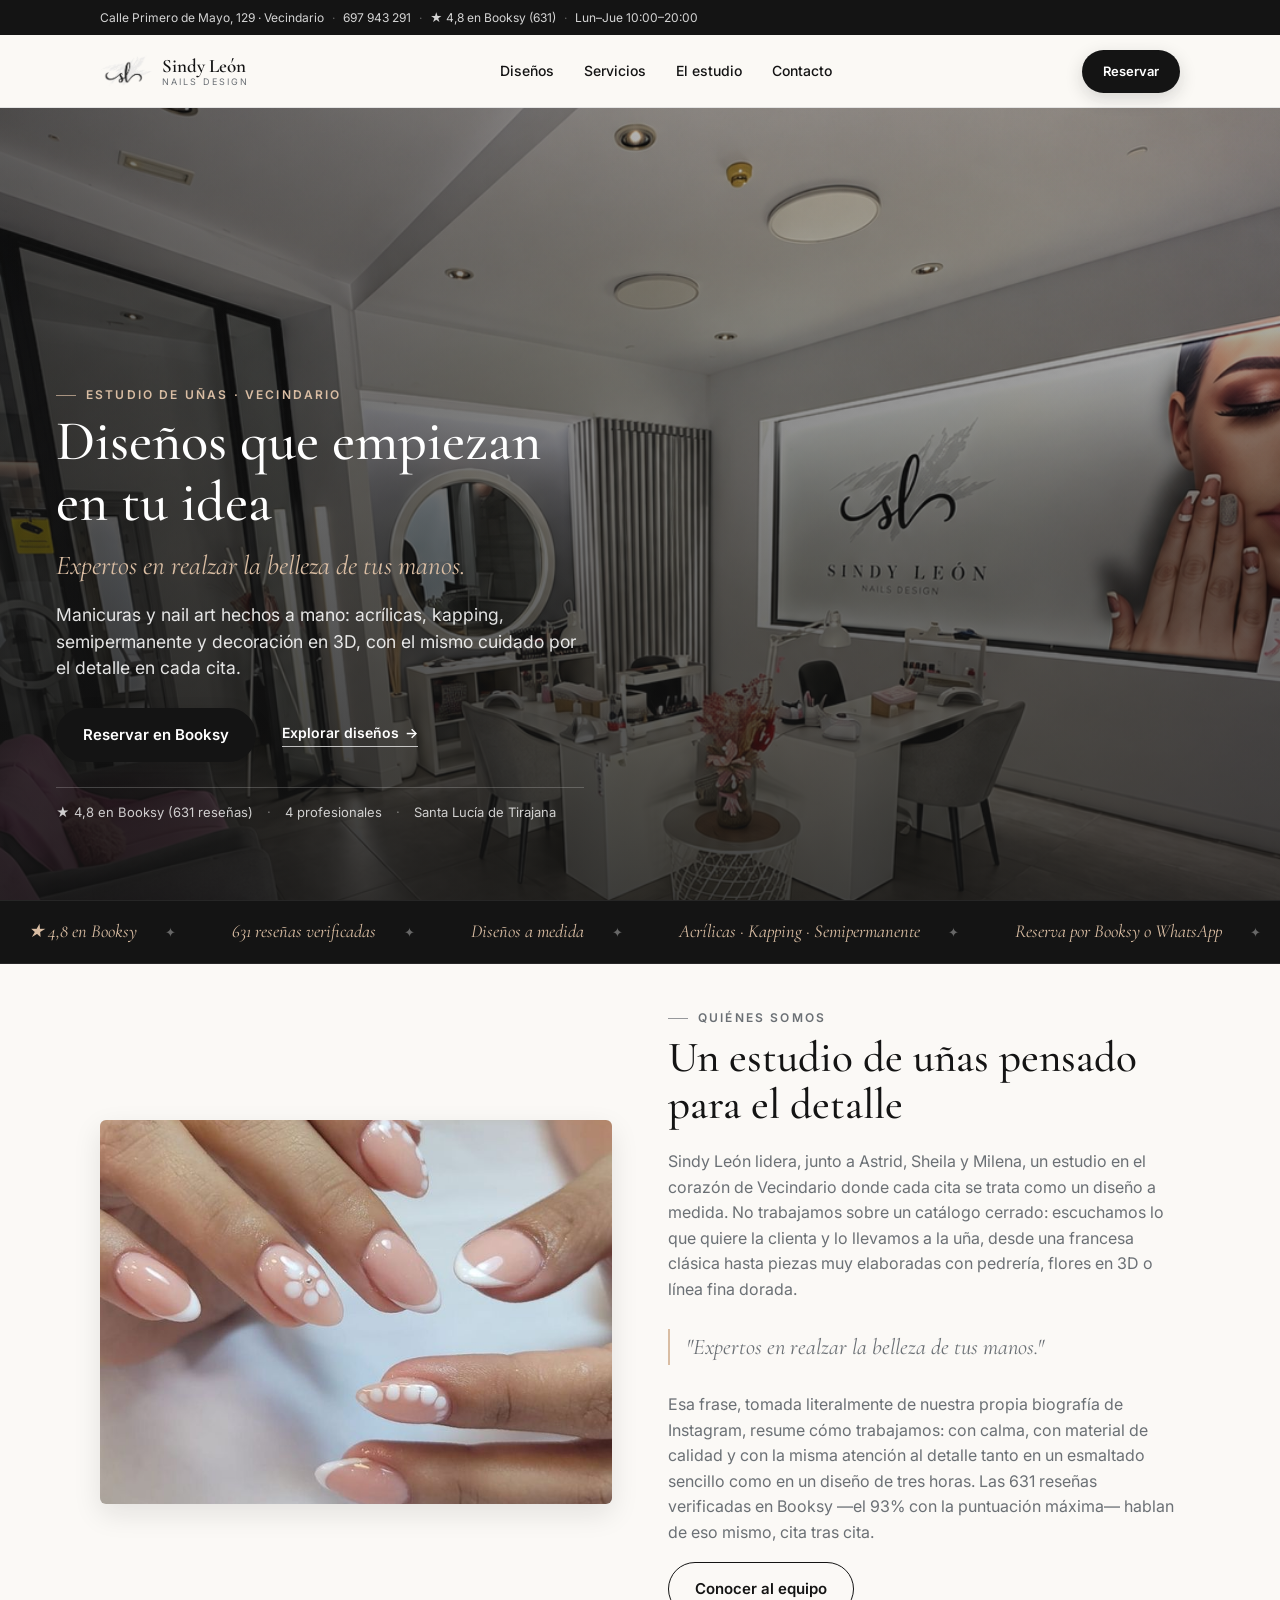
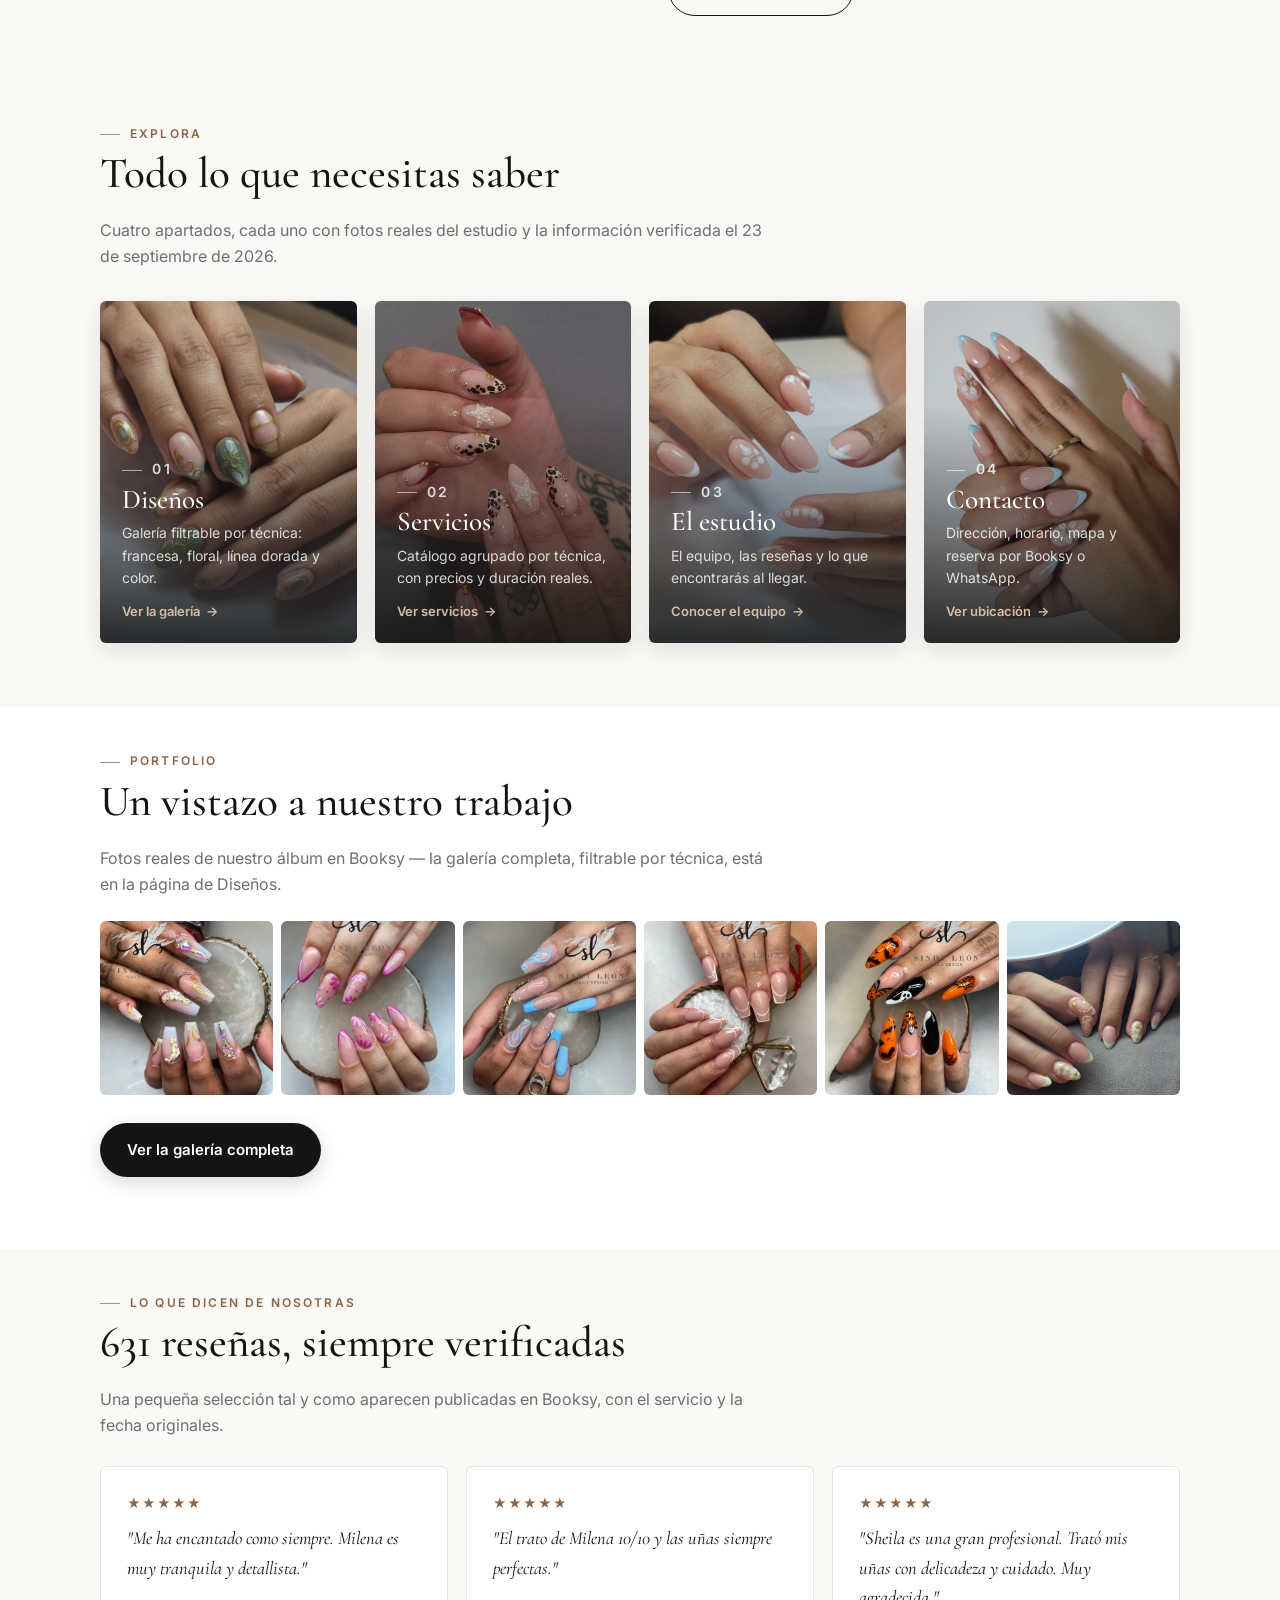
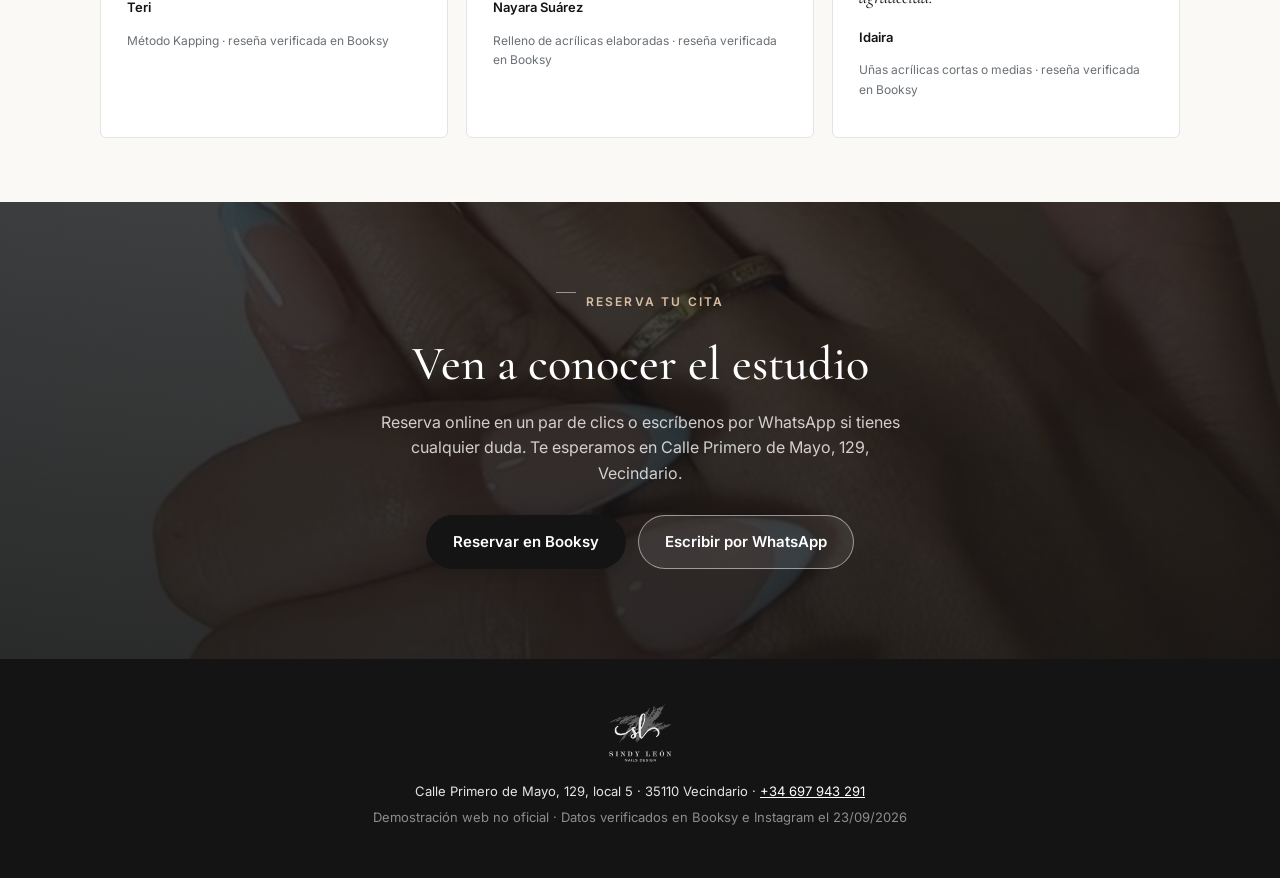
==== commit 830fac22: "Hero al estilo de referencia, más fotos HD y nuevas secciones Rediseño del hero: foto completa a san" ====
--- a/index.html
+++ b/index.html
@@ -9,11 +9,23 @@
 <link rel="preconnect" href="https://fonts.googleapis.com">
 <link rel="preconnect" href="https://fonts.gstatic.com" crossorigin>
 <link href="https://fonts.googleapis.com/css2?family=Cormorant+Garamond:ital,wght@0,400;0,500;0,600;1,400;1,500&family=Inter:wght@400;500;600;700&display=swap" rel="stylesheet">
-<link rel="stylesheet" href="css/styles.css?v=6">
+<link rel="stylesheet" href="css/styles.css?v=7">
 </head>
 <body>
 
 <a class="skip-link" href="#contenido">Saltar al contenido</a>
+
+<div class="top-bar">
+  <div class="top-bar-inner">
+    <a href="https://www.google.com/maps/search/?api=1&query=Calle+Primero+de+Mayo+129+local+5+35110+Vecindario" target="_blank" rel="noopener">Calle Primero de Mayo, 129 · Vecindario</a>
+    <span class="top-bar-sep">·</span>
+    <a href="https://wa.me/34697943291">697 943 291</a>
+    <span class="top-bar-sep">·</span>
+    <a href="https://booksy.com/es-es/23381_sindyleonnailsdesign_salon-de-unas_69860_balos" target="_blank" rel="noopener">★ 4,8 en Booksy (631)</a>
+    <span class="top-bar-sep top-bar-extra">·</span>
+    <span class="top-bar-extra">Lun–Jue 10:00–20:00</span>
+  </div>
+</div>
 
 <header class="site-header">
   <div class="wrap header-inner">
@@ -52,60 +64,29 @@
 
 <main id="contenido">
 
-  <!-- Recortes orgánicos del hero (definidos una vez, referenciados por CSS) -->
-  <svg width="0" height="0" style="position:absolute" aria-hidden="true" focusable="false">
-    <defs>
-      <clipPath id="heroClip" clipPathUnits="objectBoundingBox">
-        <path d="M0,0 H1 V0.78 C0.86,0.78 0.78,1 0.58,1 H0 Z"/>
-      </clipPath>
-      <clipPath id="heroClipMobile" clipPathUnits="objectBoundingBox">
-        <path d="M0,0 H1 V0.93 C0.92,0.93 0.88,1 0.8,1 H0 Z"/>
-      </clipPath>
-    </defs>
-  </svg>
-
   <!-- HERO -->
   <section class="hero">
-    <div class="hero-organic" id="heroOrganic">
-      <div class="hero-slideshow">
-        <img class="hero-photo is-active" src="assets/img/portfolio/nail-12.jpg" alt="Manicura francesa con contorno dorado y flores blancas en 3D, trabajo real de Sindy León Nails Design">
-        <img class="hero-photo" src="assets/img/portfolio/nail-26.jpg" alt="Diseño marino muy elaborado con flores 3D, conchas y pedrería dorada, trabajo real del estudio">
-        <img class="hero-photo" src="assets/img/portfolio/nail-15.jpg" alt="Base verde salvia con line-art dorado, trabajo real del estudio">
-        <img class="hero-photo" src="assets/img/portfolio/nail-28.jpg" alt="Francesa verde menta con contorno dorado y margaritas, trabajo real del estudio">
-      </div>
-      <div class="hero-veil" aria-hidden="true"></div>
-      <div class="hero-content">
-        <p class="eyebrow eyebrow-light">Vecindario · Santa Lucía de Tirajana</p>
-        <h1>Diseños que empiezan en tu idea</h1>
-        <p class="hero-subtitle">Manicuras y nail art hechos a mano: acrílicas, kapping, semipermanente y decoración en 3D, con el mismo cuidado por el detalle en cada cita.</p>
-        <div class="hero-actions">
-          <a href="https://booksy.com/es-es/23381_sindyleonnailsdesign_salon-de-unas_69860_balos" target="_blank" rel="noopener" class="btn btn-primary">Reservar en Booksy</a>
-          <a href="disenos.html" class="hero-link-secondary">Explorar diseños <span aria-hidden="true">→</span></a>
-        </div>
-        <p class="hero-fineprint">★ 4,8 sobre 631 reseñas verificadas en Booksy</p>
-      </div>
-    </div>
-  </section>
-
-  <!-- CIFRAS REALES -->
-  <section class="stats-bar">
-    <div class="wrap stats-grid">
-      <div class="reveal">
-        <p class="stat-num"><span>4,8</span> / 5</p>
-        <p class="stat-label">Valoración en Booksy</p>
-      </div>
-      <div class="reveal">
-        <p class="stat-num">631</p>
-        <p class="stat-label">Reseñas verificadas</p>
-      </div>
-      <div class="reveal">
-        <p class="stat-num">2.887</p>
-        <p class="stat-label">Seguidoras en Instagram</p>
-      </div>
-      <div class="reveal">
-        <p class="stat-num">4</p>
-        <p class="stat-label">Profesionales en el equipo</p>
-      </div>
+    <div class="hero-slideshow">
+      <img class="hero-photo is-active" src="assets/img/portada.png" alt="Interior del estudio Sindy León Nails Design en Vecindario, con el logo de la marca en la pared">
+      <img class="hero-photo" src="assets/img/manicura-blanca-con-piedras-y-brillo.png" alt="Manicura blanca con pedrería y detalles dorados, trabajo real del estudio">
+      <img class="hero-photo" src="assets/img/manicura-rosa-y-azul-diseno-artistico.png" alt="Diseño artístico en azul y nude con pedrería, trabajo real del estudio">
+      <img class="hero-photo" src="assets/img/manicura-nude-con-fondo-floral.png" alt="Manicura nude elegante junto a flores, trabajo real del estudio">
+    </div>
+    <div class="hero-veil" aria-hidden="true"></div>
+    <div class="hero-content">
+      <p class="eyebrow eyebrow-light">Estudio de uñas · Vecindario</p>
+      <h1>Diseños que empiezan en tu idea</h1>
+      <p class="hero-tagline">Expertos en realzar la belleza de tus manos.</p>
+      <p class="hero-subtitle">Manicuras y nail art hechos a mano: acrílicas, kapping, semipermanente y decoración en 3D, con el mismo cuidado por el detalle en cada cita.</p>
+      <div class="hero-actions">
+        <a href="https://booksy.com/es-es/23381_sindyleonnailsdesign_salon-de-unas_69860_balos" target="_blank" rel="noopener" class="btn btn-primary">Reservar en Booksy</a>
+        <a href="disenos.html" class="hero-link-secondary">Explorar diseños <span aria-hidden="true">→</span></a>
+      </div>
+      <p class="hero-stats-line">
+        <span>★ 4,8 en Booksy (631 reseñas)</span>
+        <span>4 profesionales</span>
+        <span>Santa Lucía de Tirajana</span>
+      </p>
     </div>
   </section>
 
@@ -205,11 +186,11 @@
       <h2 style="color:var(--ink)">Un vistazo a nuestro trabajo</h2>
       <p class="section-lead">Fotos reales de nuestro álbum en Booksy — la galería completa, filtrable por técnica, está en la página de Diseños.</p>
       <div class="teaser-strip reveal" style="margin-top:24px;">
-        <a href="disenos.html"><img src="assets/img/portfolio/nail-02.jpg" alt="Francesa blanca con flor dorada en 3D" loading="lazy"></a>
-        <a href="disenos.html"><img src="assets/img/portfolio/nail-26.jpg" alt="Diseño marino muy elaborado con flores 3D y conchas" loading="lazy"></a>
-        <a href="disenos.html"><img src="assets/img/portfolio/nail-05.jpg" alt="Francesa animal print de leopardo" loading="lazy"></a>
-        <a href="disenos.html"><img src="assets/img/portfolio/nail-23.jpg" alt="Base burdeos con flores pintadas a mano" loading="lazy"></a>
-        <a href="disenos.html"><img src="assets/img/portfolio/nail-24.jpg" alt="Diseño colorido con estrellas y pedrería" loading="lazy"></a>
+        <a href="disenos.html"><img src="assets/img/manicura-blanca-con-piedras-y-brillo.png" alt="Manicura blanca con pedrería y detalles dorados" loading="lazy"></a>
+        <a href="disenos.html"><img src="assets/img/manicura-rosa-decorada-sindy-leon-nails.png" alt="Francesa magenta con flores rosas" loading="lazy"></a>
+        <a href="disenos.html"><img src="assets/img/manicura-rosa-y-azul-diseno-artistico.png" alt="Diseño artístico en azul y nude con pedrería" loading="lazy"></a>
+        <a href="disenos.html"><img src="assets/img/manicura-nude-elegante-con-brillo.png" alt="Francesa nude con contorno blanco fino" loading="lazy"></a>
+        <a href="disenos.html"><img src="assets/img/manicura-halloween-negra-naranja.png" alt="Diseño temático de Halloween en negro y naranja" loading="lazy"></a>
         <a href="disenos.html"><img src="assets/img/portfolio/nail-28.jpg" alt="Francesa verde menta con contorno dorado" loading="lazy"></a>
       </div>
       <a href="disenos.html" class="btn btn-primary" style="margin-top:28px;">Ver la galería completa</a>
@@ -273,6 +254,6 @@
   <a href="https://wa.me/34697943291?text=Hola%2C%20quer%C3%ADa%20consultar%20una%20cita%20en%20Sindy%20Leon%20Nails%20Design" target="_blank" rel="noopener" class="btn btn-secondary">WhatsApp</a>
 </div>
 
-<script src="js/main.js?v=6"></script>
+<script src="js/main.js?v=7"></script>
 </body>
 </html>
--- a/css/styles.css
+++ b/css/styles.css
@@ -180,28 +180,51 @@
   .nav-toggle, .mobile-nav { display: none; }
 }
 
-/* ============ Hero ============ */
-.hero { padding: 20px 20px 0; }
-.hero-organic {
+/* ============ Barra superior (dirección · valoración · horario) ============ */
+.top-bar {
+  background: var(--ink);
+  color: rgba(255,255,255,0.82);
+  font-size: 12px;
+}
+.top-bar-inner {
+  max-width: var(--max-w);
+  margin: 0 auto;
+  padding: 8px 20px;
+  display: flex;
+  align-items: center;
+  gap: 8px;
+  overflow-x: auto;
+  white-space: nowrap;
+  scrollbar-width: none;
+}
+.top-bar-inner::-webkit-scrollbar { display: none; }
+.top-bar-inner a { color: rgba(255,255,255,0.82); text-decoration: none; }
+.top-bar-inner a:hover { color: var(--gold-light); }
+.top-bar-sep { opacity: 0.4; }
+.top-bar-extra { display: none; }
+
+@media (min-width: 720px) {
+  .top-bar-extra { display: inline; }
+}
+
+/* ============ Hero (foto completa, estilo editorial) ============ */
+.hero {
   position: relative;
-  width: 100%;
-  max-width: 1280px;
-  margin: 0 auto;
-  aspect-ratio: 4/5;
+  isolation: isolate;
   overflow: hidden;
-  background: var(--mist);
-  clip-path: url(#heroClipMobile);
-  box-shadow: 0 18px 40px rgba(20,20,20,0.12);
-}
-.hero-slideshow { position: absolute; inset: 0; }
+  min-height: 78vh;
+  display: flex;
+  align-items: flex-end;
+}
+.hero-slideshow { position: absolute; inset: 0; z-index: -2; }
 .hero-photo {
   position: absolute; inset: 0;
   width: 100%; height: 100%;
   object-fit: cover;
-  object-position: center 8%;
+  object-position: center 30%;
   display: block;
   opacity: 0;
-  transition: opacity 1.4s ease;
+  transition: opacity 1.6s ease;
 }
 .hero-photo.is-active { opacity: 1; }
 @media (prefers-reduced-motion: reduce) {
@@ -209,20 +232,29 @@
 }
 .hero-veil {
   position: absolute; inset: 0;
-  background: radial-gradient(ellipse 520px 380px at 10% 10%, rgba(20,20,20,0.42), transparent 68%);
+  z-index: -1;
+  background:
+    linear-gradient(180deg, rgba(20,20,20,0.15) 0%, rgba(20,20,20,0.55) 65%, rgba(20,20,20,0.78) 100%),
+    linear-gradient(90deg, rgba(20,20,20,0.55) 0%, rgba(20,20,20,0.15) 55%, rgba(20,20,20,0.05) 100%);
   pointer-events: none;
 }
 .hero-content {
-  position: absolute;
-  top: 24px; left: 22px;
-  max-width: 78%;
-}
-.hero-content .eyebrow { color: var(--gold-light); margin-bottom: 0.7em; }
+  width: 100%;
+  padding: 48px 20px 36px;
+}
+.hero-content .eyebrow { color: var(--gold-light); }
 .hero-content h1 {
-  font-size: clamp(1.9rem, 7.4vw, 2.4rem);
+  font-size: clamp(2.2rem, 8vw, 2.6rem);
   line-height: 1.08;
   color: var(--white);
-  margin-bottom: 0.36em;
+  margin-bottom: 0.2em;
+}
+.hero-tagline {
+  font-family: var(--font-serif);
+  font-style: italic;
+  font-size: clamp(1.2rem, 4vw, 1.5rem);
+  color: var(--gold-light);
+  margin-bottom: 0.55em;
 }
 .hero-subtitle {
   font-family: var(--font-sans);
@@ -233,7 +265,7 @@
   max-width: 34em;
   margin-bottom: 1.5em;
 }
-.hero-actions { display: flex; flex-direction: column; align-items: flex-start; gap: 14px; }
+.hero-actions { display: flex; flex-direction: column; align-items: flex-start; gap: 14px; margin-bottom: 1.6em; }
 .hero-link-secondary {
   display: inline-flex;
   align-items: center;
@@ -247,27 +279,25 @@
   transition: color 0.2s ease, border-color 0.2s ease;
 }
 .hero-link-secondary:hover { color: var(--gold-light); border-color: var(--gold-light); }
-.hero-fineprint {
-  margin: 1.3em 0 0;
+.hero-stats-line {
+  display: flex;
+  flex-wrap: wrap;
+  gap: 8px 14px;
   font-size: 12px;
   color: rgba(255,255,255,0.78);
-  letter-spacing: 0.02em;
-}
-
-@media (min-width: 640px) {
-  .hero-content { max-width: 62%; }
-}
-
-@media (min-width: 900px) {
-  .hero { padding: 32px 32px 0; }
-  .hero-organic { aspect-ratio: 22/13; max-width: 1320px; clip-path: url(#heroClip); }
-  .hero-photo { object-position: center 20%; }
-  .hero-veil { background: radial-gradient(ellipse 680px 460px at 6% 12%, rgba(20,20,20,0.46), transparent 70%); }
-  .hero-content { top: 64px; left: 64px; max-width: 46%; }
-  .hero-content h1 { font-size: clamp(2.6rem, 3.6vw, 3.6rem); }
+  border-top: 1px solid rgba(255,255,255,0.2);
+  padding-top: 14px;
+}
+.hero-stats-line span:not(:last-child)::after { content: "·"; margin-left: 14px; color: rgba(255,255,255,0.4); }
+
+@media (min-width: 720px) {
+  .hero { min-height: 88vh; }
+  .hero-content { max-width: 640px; padding: 0 56px 64px; }
+  .hero-content h1 { font-size: clamp(2.8rem, 4.4vw, 3.6rem); }
+  .hero-tagline { font-size: clamp(1.4rem, 2.2vw, 1.7rem); }
   .hero-subtitle { font-size: 1.1rem; }
-  .hero-fineprint { font-size: 13px; }
-  .hero-actions { flex-direction: row; align-items: center; gap: 30px; }
+  .hero-actions { flex-direction: row; align-items: center; gap: 26px; }
+  .hero-stats-line { font-size: 13px; }
 }
 
 /* ============ Stats bar (cifras reales) ============ */
@@ -819,4 +849,70 @@
 .info-card a:hover { text-decoration-color: var(--gold); }
 
 @media (min-width: 640px) { .info-card-grid { grid-template-columns: repeat(2, 1fr); } }
+
+/* ============ Tarjeta regalo ============ */
+.giftcard-grid { display: grid; grid-template-columns: 1fr; gap: 28px; align-items: center; }
+.giftcard-media { border-radius: var(--radius); overflow: hidden; box-shadow: 0 14px 34px rgba(20,20,20,0.12); }
+.giftcard-media img { width: 100%; height: 100%; object-fit: cover; display: block; }
+.giftcard-copy p { color: var(--slate); }
+.giftcard-copy .btn { margin-top: 8px; }
+
+@media (min-width: 860px) { .giftcard-grid { grid-template-columns: 1fr 1fr; gap: 56px; } }
+
+/* ============ Nuestros productos ============ */
+.products-grid { display: grid; grid-template-columns: 1fr; gap: 14px; margin: 28px 0; }
+.products-grid img { width: 100%; border-radius: var(--radius); box-shadow: 0 10px 26px rgba(20,20,20,0.1); display: block; aspect-ratio: 4/5; object-fit: cover; }
+
+@media (min-width: 640px) { .products-grid { grid-template-columns: 1fr 1fr; } }
+
+/* ============ Banner divertido (imagen suelta con cita) ============ */
+.fun-banner { max-width: 480px; margin: 32px auto 0; border-radius: var(--radius); overflow: hidden; box-shadow: 0 14px 32px rgba(20,20,20,0.14); }
+.fun-banner img { width: 100%; display: block; }
+
+/* ============ Consejos antes de tu cita ============ */
+.tips-list { list-style: none; padding: 0; margin: 28px 0 0; display: grid; gap: 20px; counter-reset: tip; }
+.tip-item { display: flex; gap: 18px; align-items: flex-start; padding-bottom: 20px; border-bottom: 1px solid var(--mist); }
+.tip-item:last-child { border-bottom: none; padding-bottom: 0; }
+.tip-num {
+  counter-increment: tip;
+  flex-shrink: 0;
+  width: 40px; height: 40px;
+  border-radius: 50%;
+  background: var(--paper);
+  border: 1px solid var(--mist);
+  display: flex; align-items: center; justify-content: center;
+  font-family: var(--font-serif);
+  font-size: 1.2rem;
+  color: var(--gold-deep);
+}
+.tip-body h3 { font-size: 1.15rem; margin-bottom: 0.3em; }
+.tip-body p { color: var(--slate); font-size: 14px; margin: 0; }
+.tips-source { margin-top: 24px; font-size: 12px; color: var(--slate); }
+
+/* ============ Síguenos en Instagram (enlaces a publicaciones) ============ */
+.social-grid { display: grid; grid-template-columns: 1fr; gap: 14px; margin: 28px 0 0; }
+.social-card {
+  display: flex;
+  align-items: center;
+  gap: 16px;
+  background: var(--white);
+  border: 1px solid var(--mist);
+  border-radius: var(--radius);
+  padding: 18px 20px;
+  text-decoration: none;
+  transition: transform 0.2s ease, box-shadow 0.2s ease;
+}
+.social-card:hover { transform: translateY(-2px); box-shadow: 0 10px 24px rgba(20,20,20,0.08); }
+.social-card-icon {
+  flex-shrink: 0;
+  width: 44px; height: 44px;
+  border-radius: 50%;
+  background: var(--paper);
+  display: flex; align-items: center; justify-content: center;
+  font-size: 18px;
+}
+.social-card-copy h3 { font-size: 1rem; margin-bottom: 0.15em; color: var(--ink); }
+.social-card-copy p { font-size: 13px; color: var(--slate); margin: 0; }
+
+@media (min-width: 780px) { .social-grid { grid-template-columns: repeat(3, 1fr); } }
 @media (min-width: 960px) { .info-card-grid { grid-template-columns: repeat(4, 1fr); } }
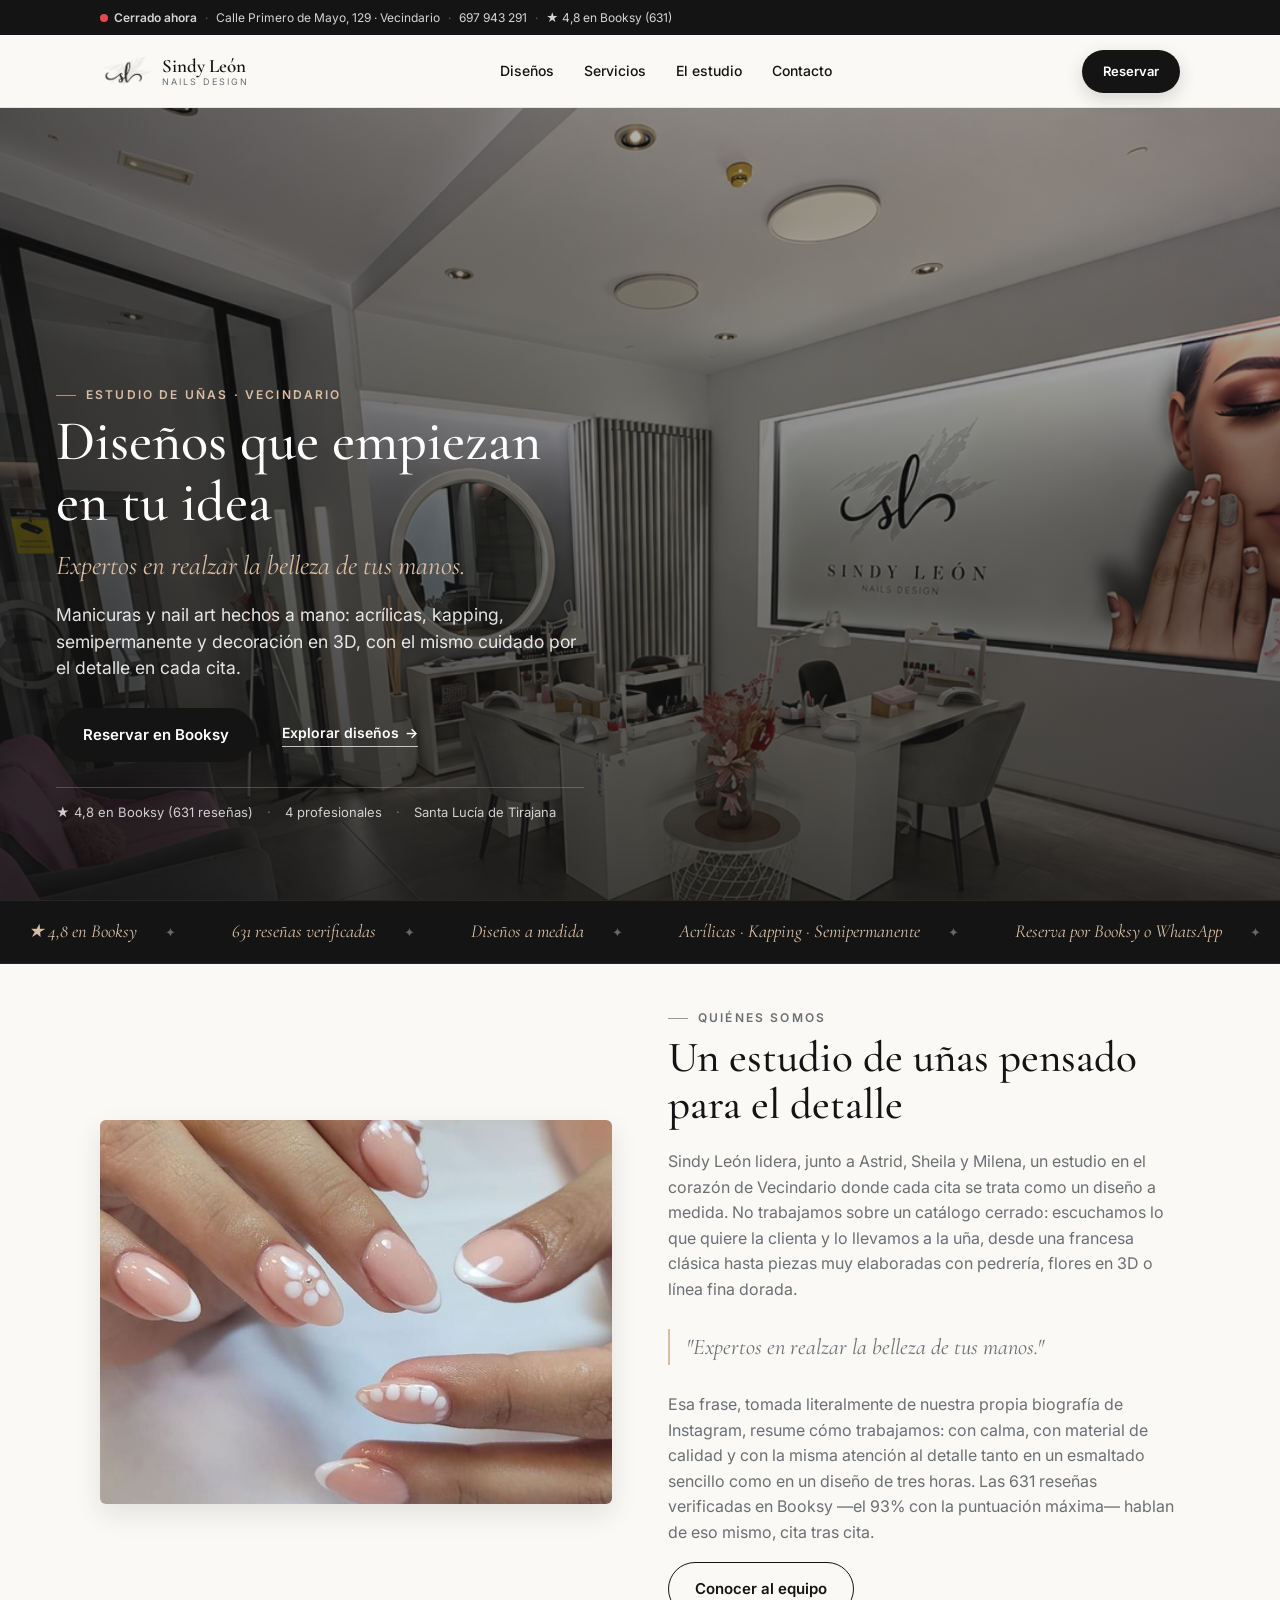
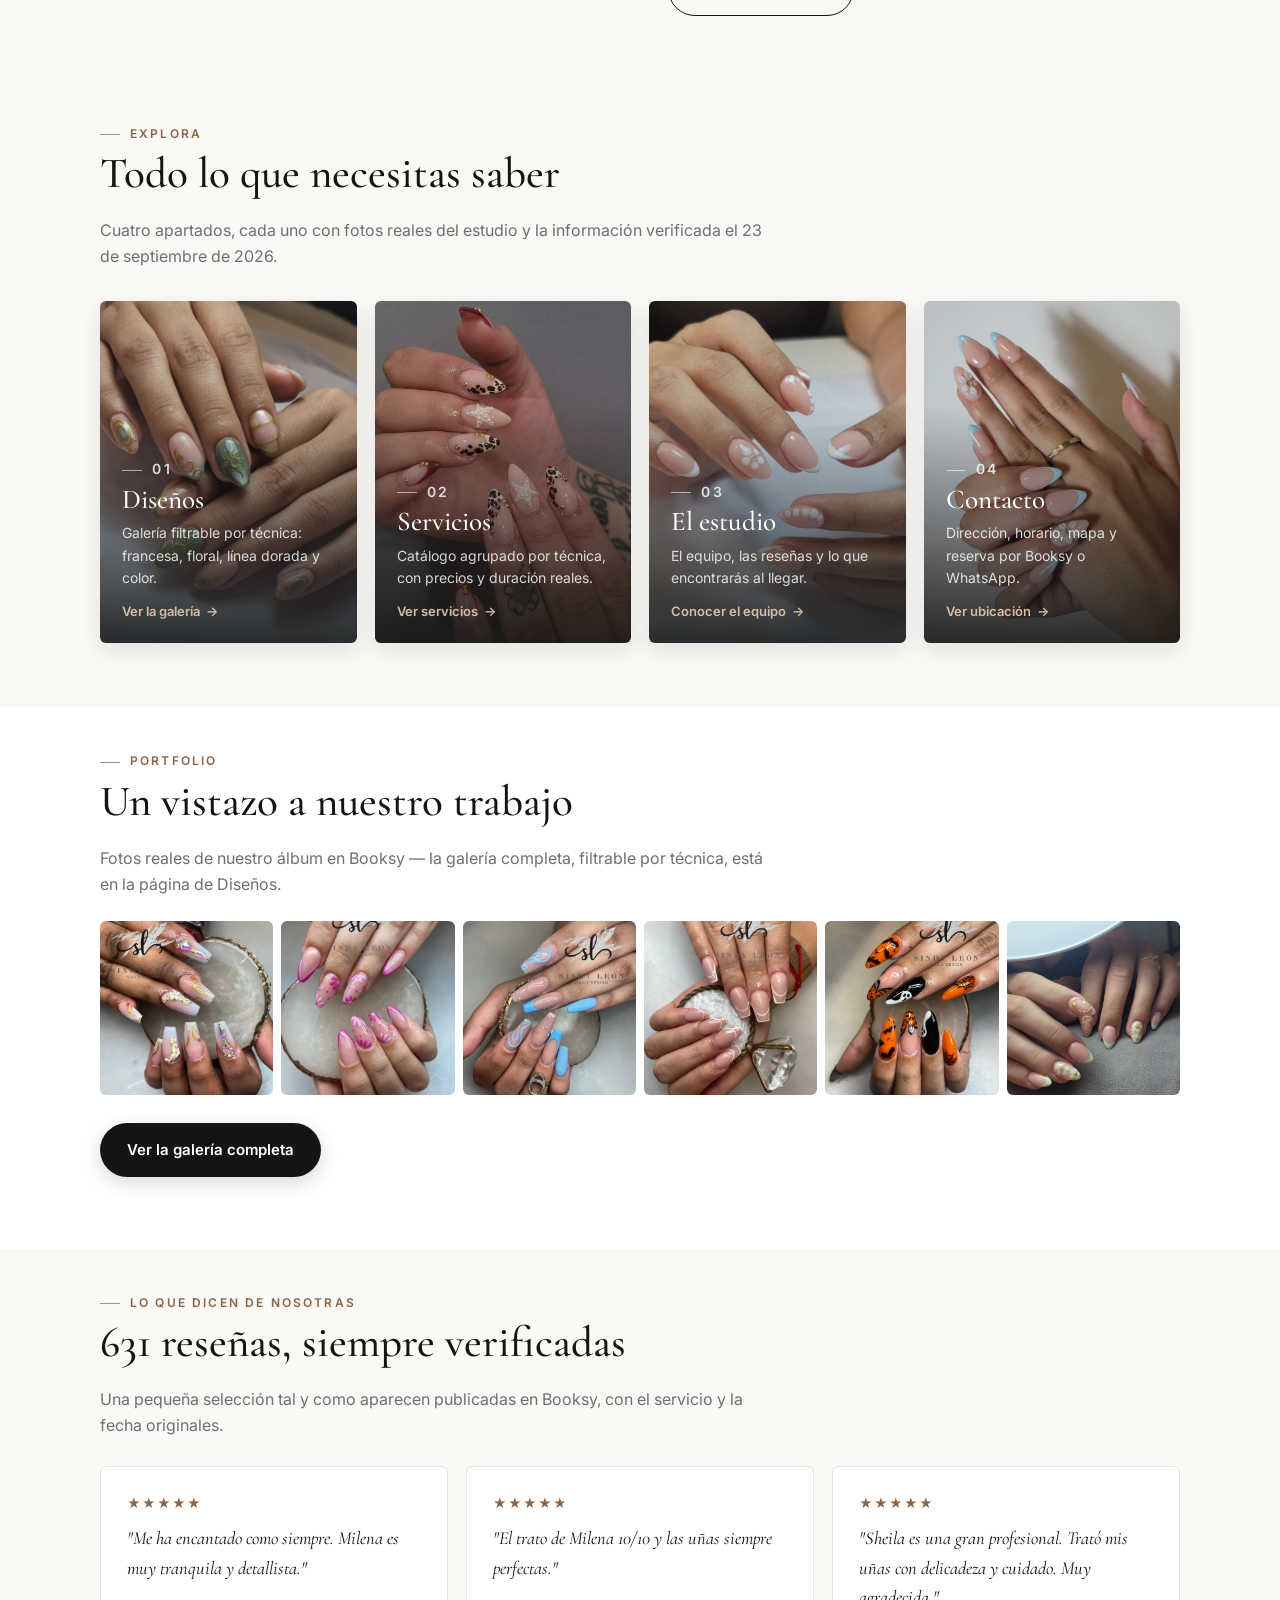
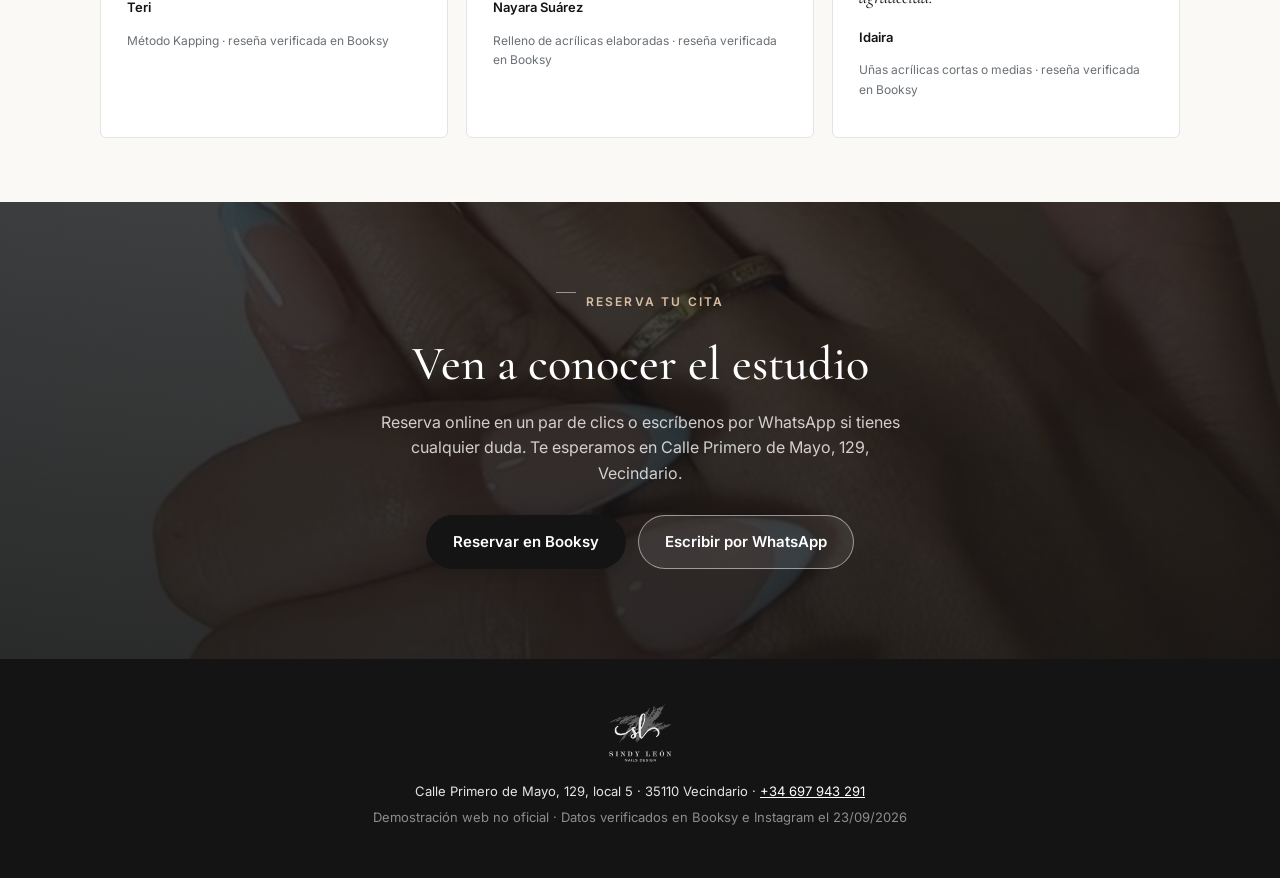
==== commit 61bd5c34: "Añade indicador de abierto/cerrado ahora (círculo verde/rojo) Se calcula en cada carga de página con" ====
--- a/index.html
+++ b/index.html
@@ -9,7 +9,7 @@
 <link rel="preconnect" href="https://fonts.googleapis.com">
 <link rel="preconnect" href="https://fonts.gstatic.com" crossorigin>
 <link href="https://fonts.googleapis.com/css2?family=Cormorant+Garamond:ital,wght@0,400;0,500;0,600;1,400;1,500&family=Inter:wght@400;500;600;700&display=swap" rel="stylesheet">
-<link rel="stylesheet" href="css/styles.css?v=7">
+<link rel="stylesheet" href="css/styles.css?v=8">
 </head>
 <body>
 
@@ -17,13 +17,16 @@
 
 <div class="top-bar">
   <div class="top-bar-inner">
+    <span class="open-status" data-open-status>
+      <span class="status-dot" aria-hidden="true"></span>
+      <span class="status-text">Horario</span>
+    </span>
+    <span class="top-bar-sep">·</span>
     <a href="https://www.google.com/maps/search/?api=1&query=Calle+Primero+de+Mayo+129+local+5+35110+Vecindario" target="_blank" rel="noopener">Calle Primero de Mayo, 129 · Vecindario</a>
     <span class="top-bar-sep">·</span>
     <a href="https://wa.me/34697943291">697 943 291</a>
     <span class="top-bar-sep">·</span>
     <a href="https://booksy.com/es-es/23381_sindyleonnailsdesign_salon-de-unas_69860_balos" target="_blank" rel="noopener">★ 4,8 en Booksy (631)</a>
-    <span class="top-bar-sep top-bar-extra">·</span>
-    <span class="top-bar-extra">Lun–Jue 10:00–20:00</span>
   </div>
 </div>
 
@@ -254,6 +257,6 @@
   <a href="https://wa.me/34697943291?text=Hola%2C%20quer%C3%ADa%20consultar%20una%20cita%20en%20Sindy%20Leon%20Nails%20Design" target="_blank" rel="noopener" class="btn btn-secondary">WhatsApp</a>
 </div>
 
-<script src="js/main.js?v=7"></script>
+<script src="js/main.js?v=8"></script>
 </body>
 </html>
--- a/css/styles.css
+++ b/css/styles.css
@@ -206,6 +206,33 @@
 @media (min-width: 720px) {
   .top-bar-extra { display: inline; }
 }
+
+/* ---- Indicador de abierto / cerrado (círculo de luz) ---- */
+.open-status { display: inline-flex; align-items: center; gap: 6px; flex-shrink: 0; font-weight: 600; }
+.status-dot {
+  width: 8px; height: 8px;
+  border-radius: 50%;
+  background: var(--slate);
+  flex-shrink: 0;
+}
+.status-dot.is-open {
+  background: #3fb950;
+  box-shadow: 0 0 0 0 rgba(63,185,80,0.55);
+  animation: status-pulse 2s ease-out infinite;
+}
+.status-dot.is-closed { background: #e5484d; }
+@keyframes status-pulse {
+  0% { box-shadow: 0 0 0 0 rgba(63,185,80,0.55); }
+  70% { box-shadow: 0 0 0 7px rgba(63,185,80,0); }
+  100% { box-shadow: 0 0 0 0 rgba(63,185,80,0); }
+}
+@media (prefers-reduced-motion: reduce) {
+  .status-dot.is-open { animation: none; }
+}
+
+/* Versión más grande, para tarjetas de contenido (p. ej. horario en Contacto) */
+.open-status-card { display: inline-flex; align-items: center; gap: 8px; font-size: 14px; font-weight: 600; color: var(--ink); margin-bottom: 1em; }
+.open-status-card .status-dot { width: 10px; height: 10px; }
 
 /* ============ Hero (foto completa, estilo editorial) ============ */
 .hero {
